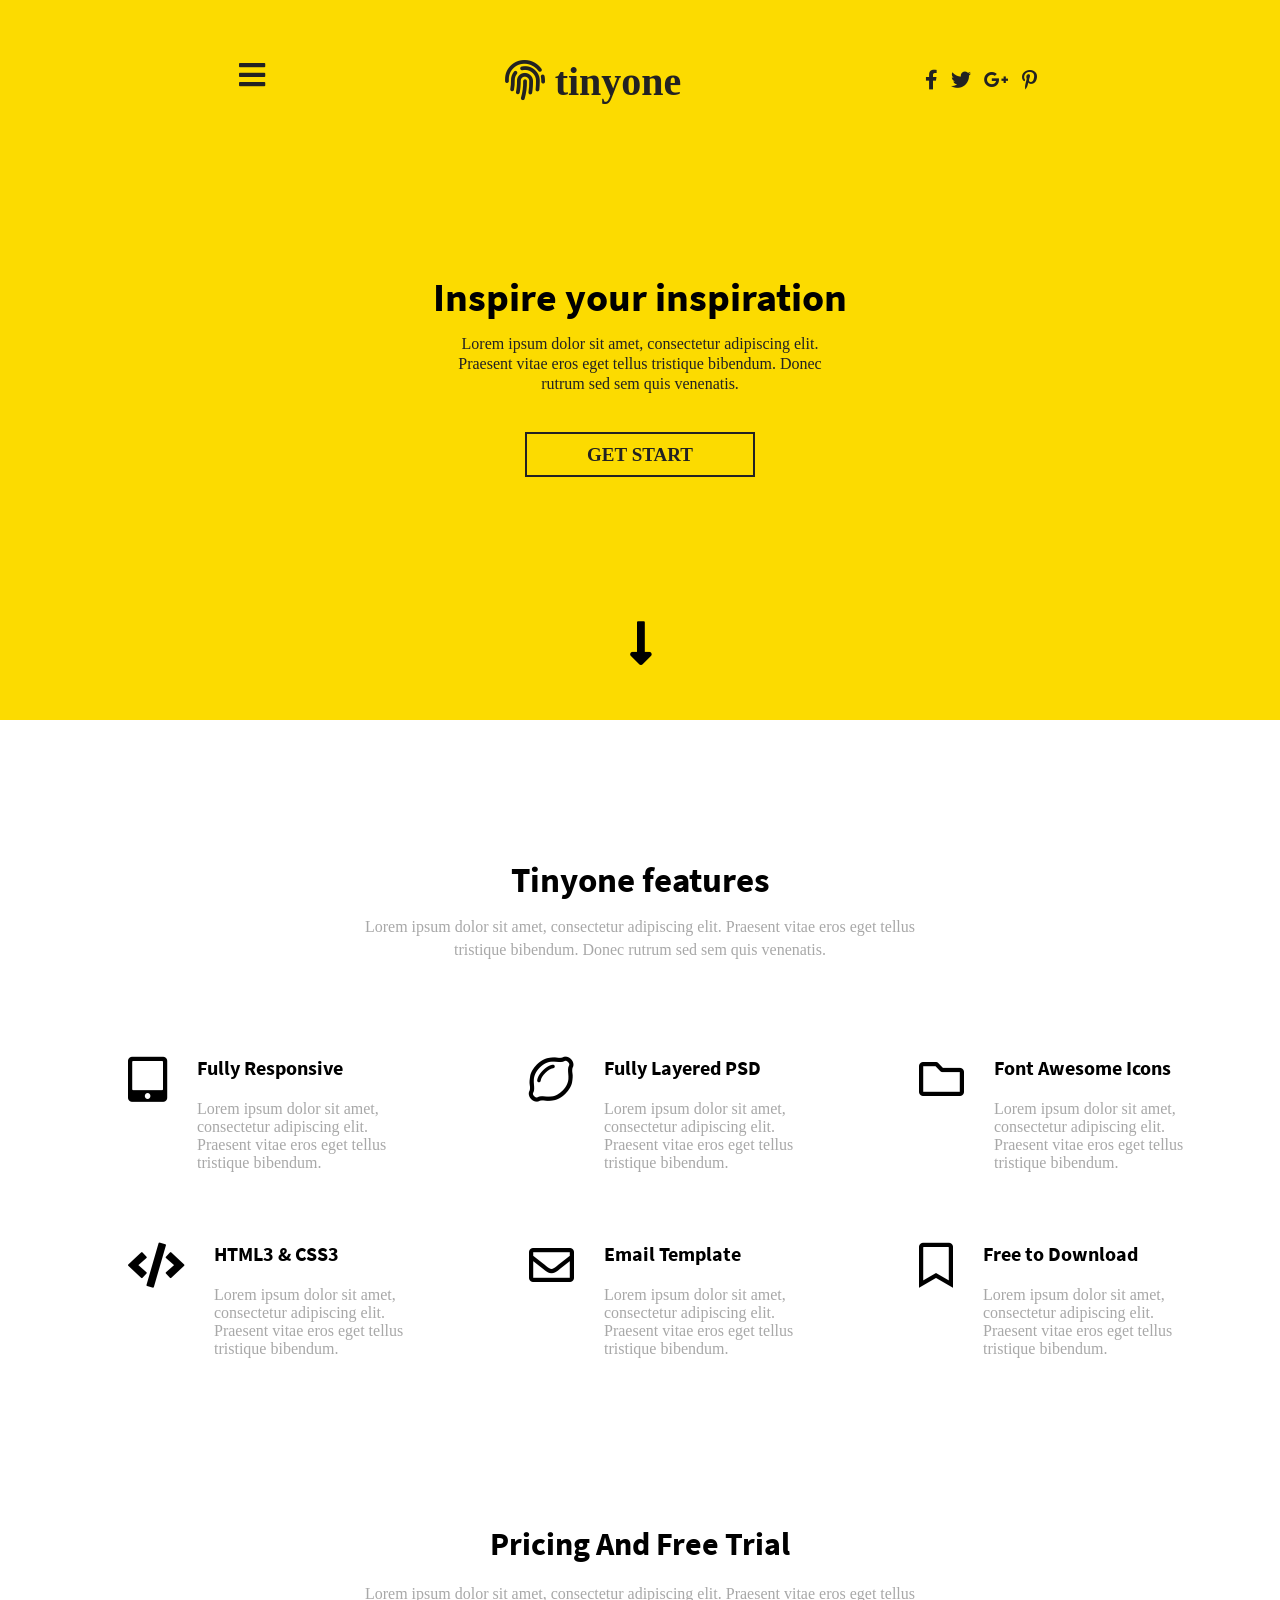
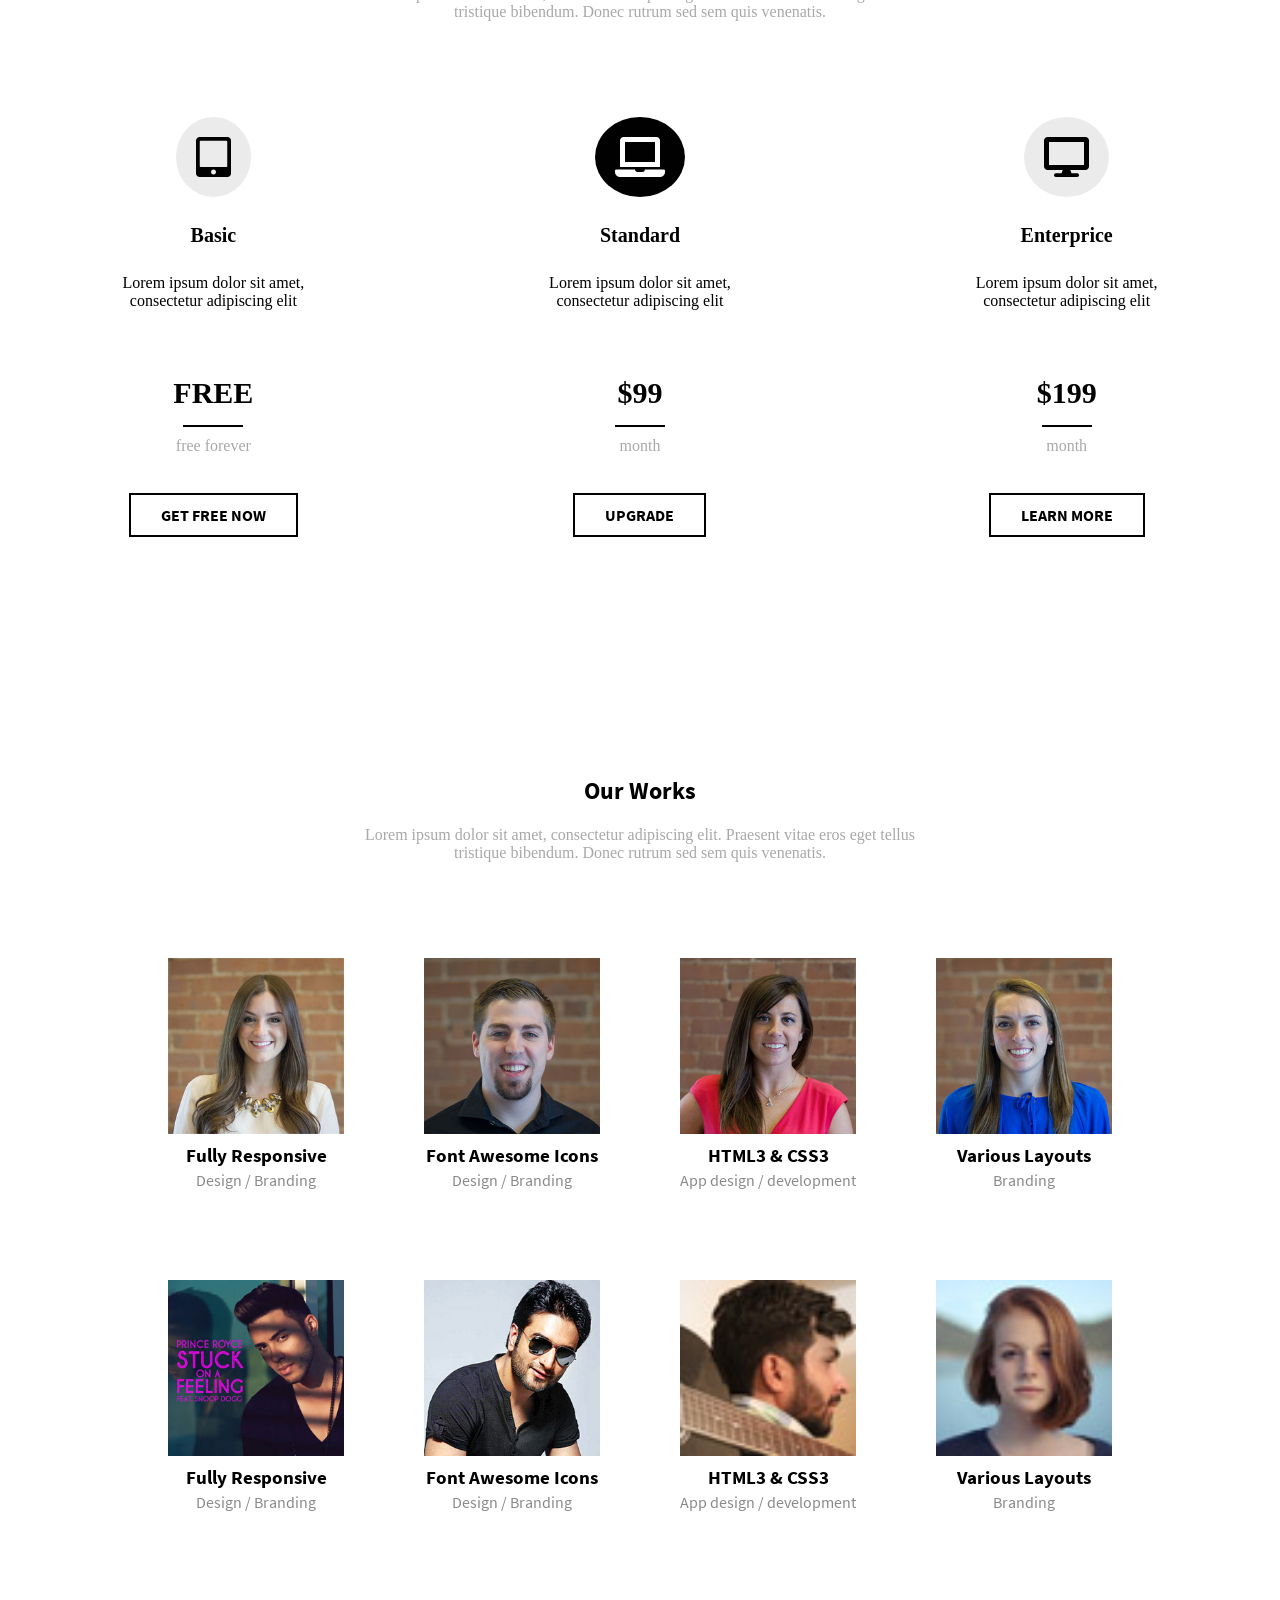
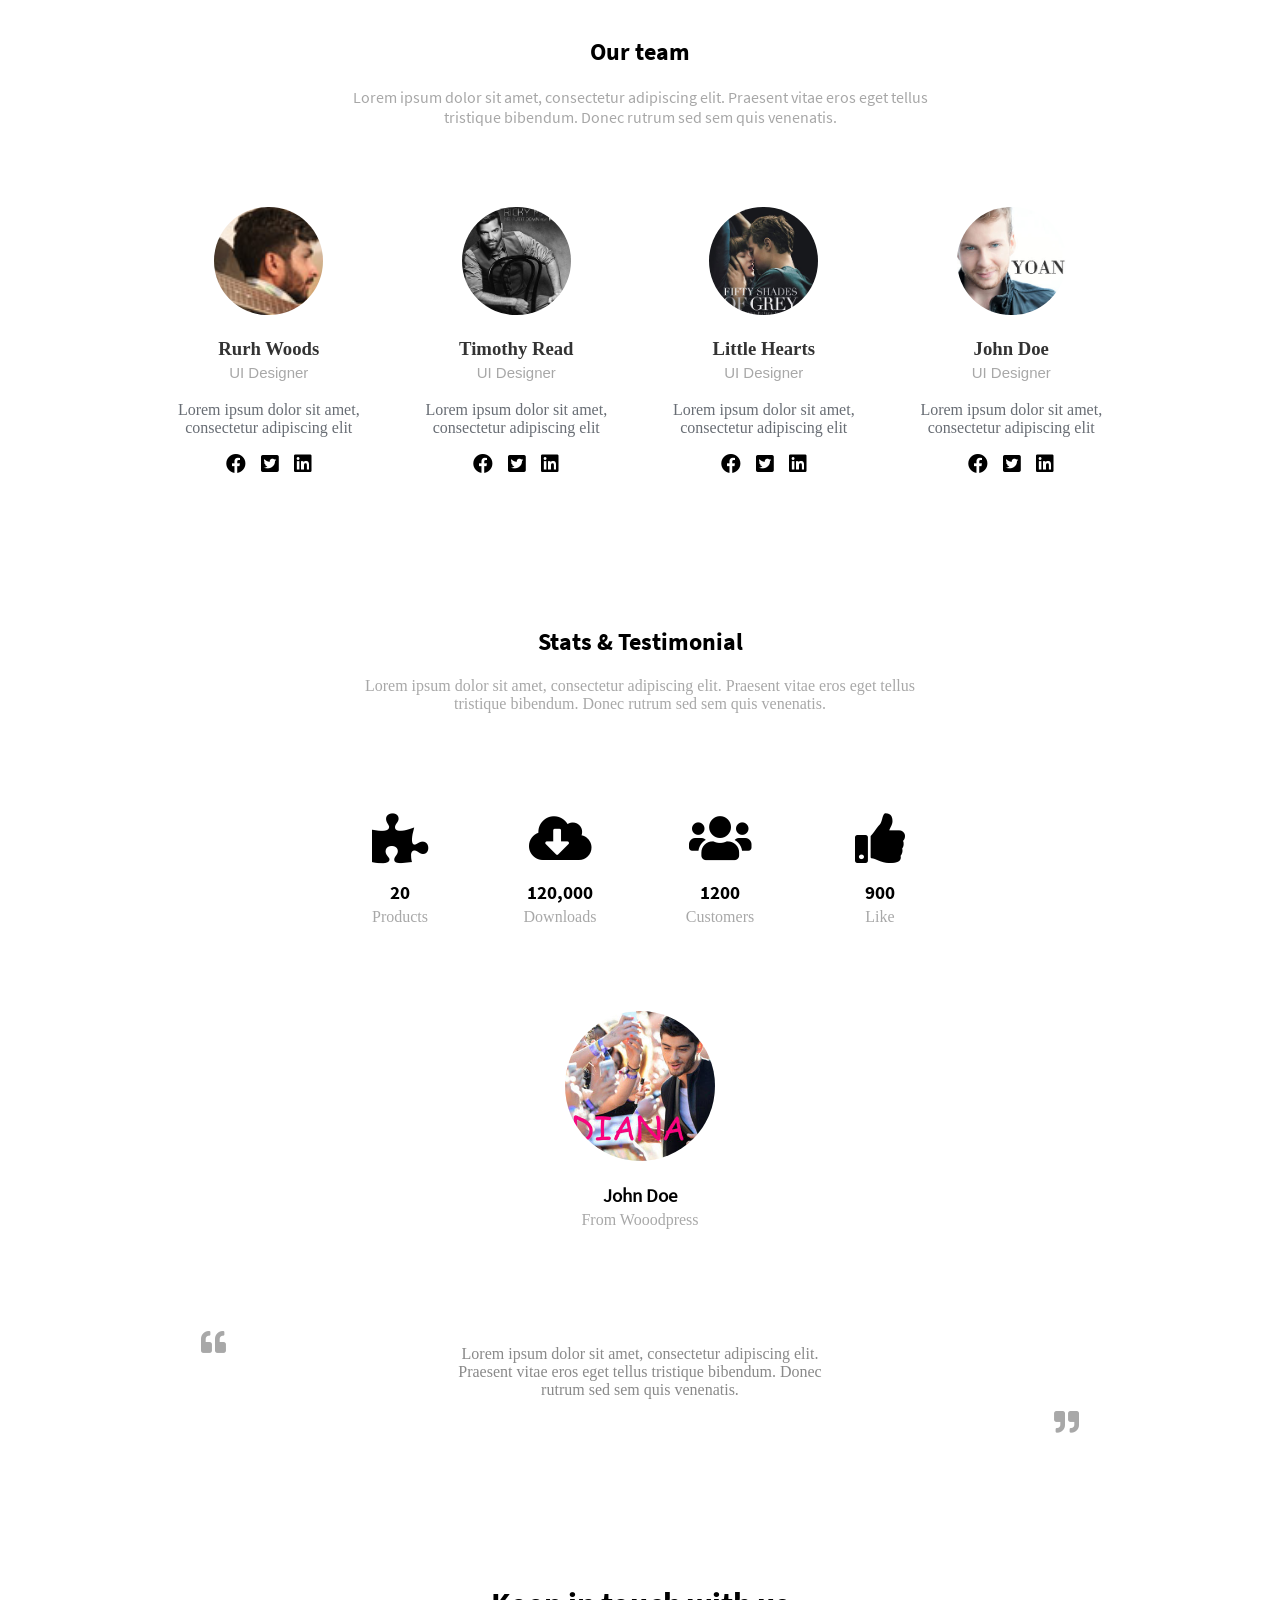
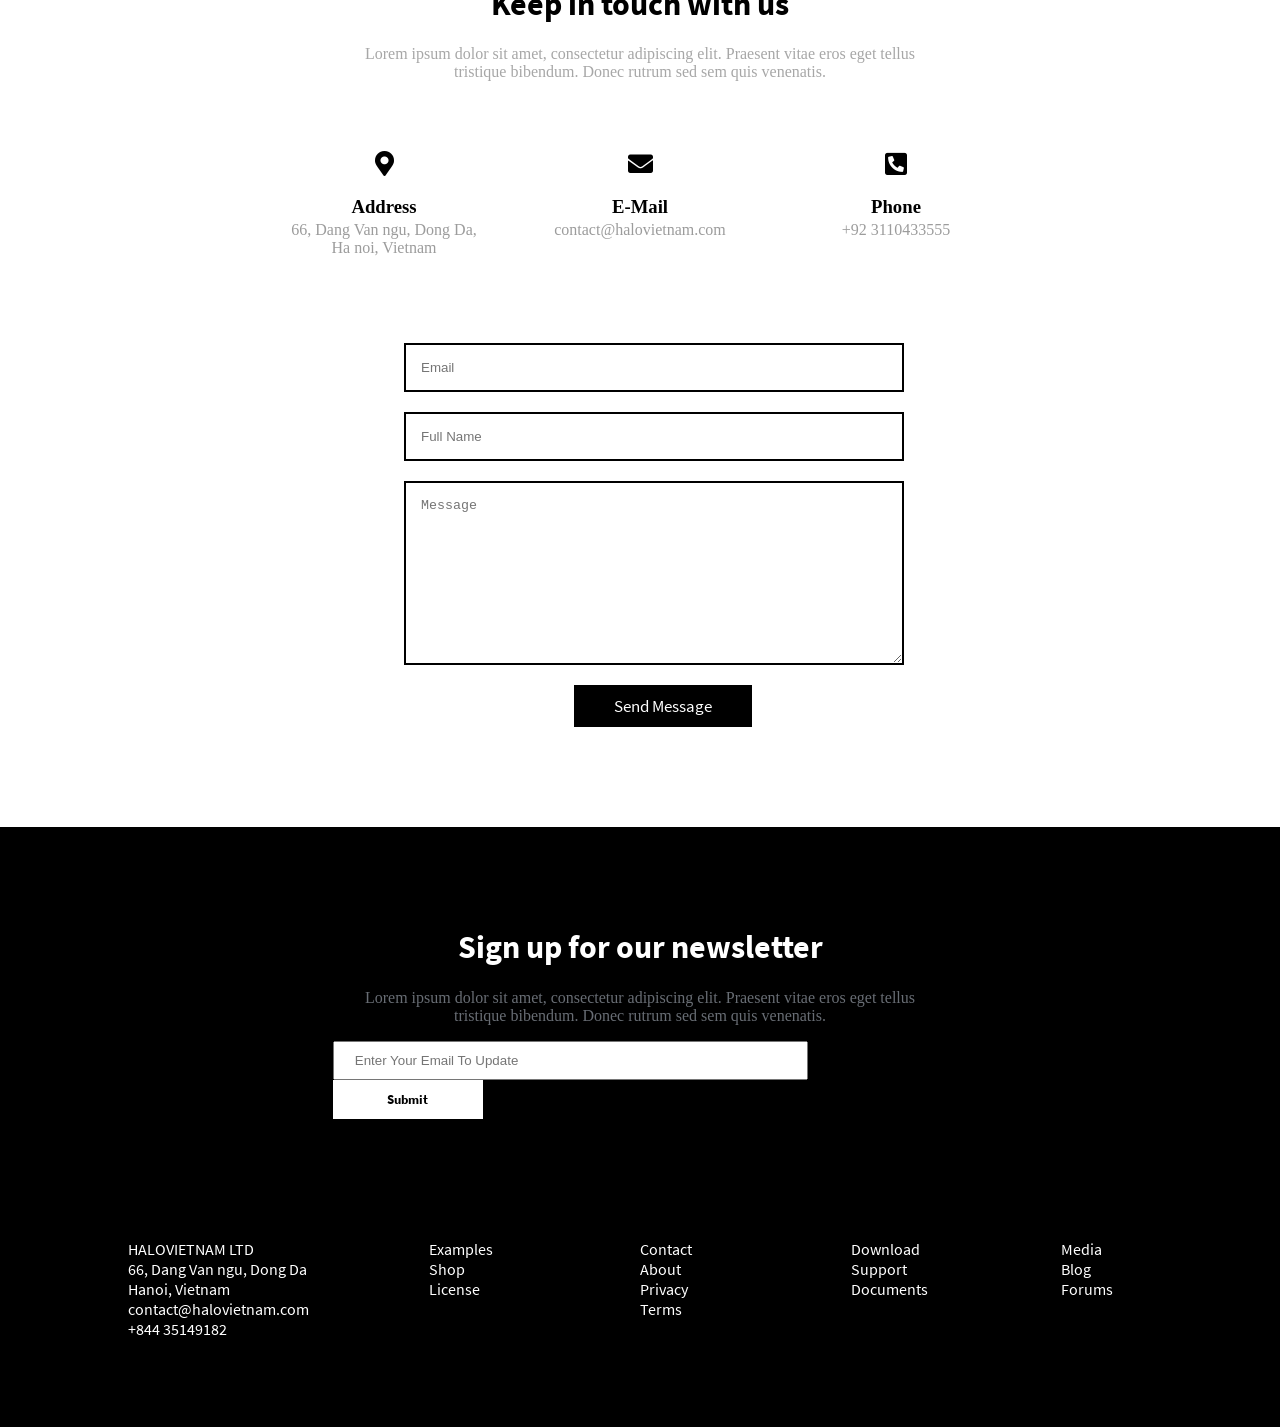
==== index.html @ 136e9177 "Restructure WebTinyOne for GitHub Pages" ====
<!DOCTYPE html>
<html lang="en">

<head>
  <meta charset="UTF-8">
  <meta name="viewport" content="width=device-width, initial-scale=1.0">
  <title> Assignment... </title>
  <link rel="stylesheet" href="./css/style.css">
  <link rel="stylesheet" href="./css/font-Awesome/css/all.css">
  <link rel="shortcut icon" href="./img/lock.png" type="image/x-icon">
</head>

<body>
  <!-- First Area -->
  <div class="main">
    <nav>
      <i class="fas fa-bars"></i>
      <i class="fas fa-fingerprint" id="active"> tinyone </i>
      <div class="icons">
        <a href="#"> <i class="fab fa-facebook-f"></i> </a>
        <a href="#"> <i class="fab fa-twitter"></i> </a>
        <a href="#"> <i class="fab fa-google-plus-g"></i> </a>
        <a href="#"> <i class="fab fa-pinterest-p"></i> </a>
      </div>
    </nav>
    <div class="text">
      <h1> Inspire your inspiration </h1>
      <p> Lorem ipsum dolor sit amet, consectetur adipiscing elit. <br> Praesent vitae eros eget tellus tristique
        bibendum. Donec <br> rutrum sed sem quis venenatis. </p>
    </div>
    <div class="btn">
      <a href="#"> GET START </a>
    </div>
    <div class="arrow">
      <i class="fas fa-long-arrow-alt-down"></i>
    </div>
  </div>
  <!-- Second Area -->
  <div class="features">
    <h3>Tinyone features</h3>
    <p> Lorem ipsum dolor sit amet, consectetur adipiscing elit. Praesent vitae eros eget tellus <br> tristique
      bibendum. Donec rutrum sed sem quis venenatis. </p>
  </div>
  <section class="grid">
    <div class="item">
      <i class="fas fa-tablet-alt"></i>
      <div class="texture">
        <h3> Fully Responsive </h3>
        <p> Lorem ipsum dolor sit amet, <br> consectetur adipiscing elit. <br> Praesent vitae eros eget tellus <br>
          tristique bibendum. </p>
      </div>
    </div>
    <div class="item">
      <i class="far fa-lemon"></i>
      <div class="texture">
        <h3> Fully Layered PSD </h3>
        <p> Lorem ipsum dolor sit amet, <br> consectetur adipiscing elit. <br> Praesent vitae eros eget tellus <br>
          tristique bibendum. </p>
      </div>
    </div>
    <div class="item">
      <i class="far fa-folder"></i>
      <div class="texture">
        <h3> Font Awesome Icons </h3>
        <p> Lorem ipsum dolor sit amet, <br> consectetur adipiscing elit. <br> Praesent vitae eros eget tellus <br>
          tristique bibendum. </p>
      </div>
    </div>
    <div class="item">
      <i class="fas fa-code"></i>
      <div class="texture">
        <h3> HTML3 & CSS3 </h3>
        <p> Lorem ipsum dolor sit amet, <br> consectetur adipiscing elit. <br> Praesent vitae eros eget tellus <br>
          tristique bibendum. </p>
      </div>
    </div>
    <div class="item">
      <i class="far fa-envelope"></i>
      <div class="texture">
        <h3> Email Template </h3>
        <p> Lorem ipsum dolor sit amet, <br> consectetur adipiscing elit. <br> Praesent vitae eros eget tellus <br>
          tristique bibendum. </p>
      </div>
    </div>
    <div class="item">
      <i class="far fa-bookmark"></i>
      <div class="texture">
        <h3> Free to Download </h3>
        <p> Lorem ipsum dolor sit amet, <br> consectetur adipiscing elit. <br> Praesent vitae eros eget tellus <br>
          tristique bibendum. </p>
      </div>
    </div>
  </section>
  <!-- Third Area -->
  <div class="freetrial">
    <h1> Pricing And Free Trial </h1>
    <p> Lorem ipsum dolor sit amet, consectetur adipiscing elit. Praesent vitae eros eget tellus <br> tristique
      bibendum. Donec rutrum sed sem quis venenatis. </p>
    <div class="container">
      <div class="size">
        <i class="fas fa-tablet-alt"></i>
        <h4> Basic </h4>
        <p>Lorem ipsum dolor sit amet, <br>
          consectetur adipiscing elit</p>
      </div>
      <div class="sized">
        <i class="fas fa-laptop"></i>
        <h4> Standard </h4>
        <p>Lorem ipsum dolor sit amet, <br>
          consectetur adipiscing elit</p>
      </div>
      <div class="size">
        <i class="fas fa-desktop"></i>
        <h4> Enterprice </h4>
        <p>Lorem ipsum dolor sit amet, <br>
          consectetur adipiscing elit</p>
      </div>
      <div class="sizes">
        <h5> FREE <hr width="60px" color="black" size="4"> </h5> 
        <p> free forever </p>
        <div class="anker">
          <a href="#">GET FREE NOW</a>
        </div>
      </div>
      <div class="sizes">
        <h5> $99 <hr width="50px" color="black" size="4">  </h5>
        <p> month </p>
        <div class="anker">
          <a href="#">UPGRADE</a>
        </div>
      </div>
      <div class="sizes">
        <h5> $199 <hr width="50px" color="black" size="4">  </h5>
        <p> month </p>
        <div class="anker">
          <a href="#">LEARN MORE</a>
        </div>
      </div>
    </div>
  </div>
  <!-- Fourth Section -->
  <section class="work">
    <h1>Our Works</h1>
    <p> Lorem ipsum dolor sit amet, consectetur adipiscing elit. Praesent vitae eros eget tellus <br> tristique
      bibendum. Donec rutrum sed sem quis venenatis. </p>
    <section class="team">
      <figure>
        <img src="./img/team-1.jpg">
        <figcaption>
        </figcaption>
        <h3>Fully Responsive</h3>
        <p>Design / Branding</p>
        </figure>
      <figure>
        <img src="./img/team-2.jpg">
        <figcaption>
        </figcaption>
        <h3>Font Awesome Icons</h3>
        <p>Design / Branding</p>
        </figure>
      <figure>
        <img src="./img/team-3.jpg">
        <figcaption>
        </figcaption>
        <h3>HTML3 & CSS3 </h3>
        <p>App design / development</p>
        </figure>
      <figure>
        <img src="./img/team-4.jpg">
        <figcaption>
        </figcaption>
        <h3>Various Layouts</h3>
        <p>Branding</p>
        </figure>
      <figure>
        <img src="./img/v4.jpg">
        <figcaption>
        </figcaption>
        <h3>Fully Responsive</h3>
        <p>Design / Branding</p>
        </figure>
      <figure>
        <img src="./img/a6.jpg">
        <figcaption>
        </figcaption>
        <h3>Font Awesome Icons</h3>
        <p>Design / Branding</p>
        </figure>
      <figure>
        <img src="./img/c2.jpg">
        <figcaption>
        </figcaption>
        <h3>HTML3 & CSS3 </h3>
        <p>App design / development</p>
        </figure>
      <figure>
        <img src="./img/c3.jpg">
        <figcaption>
        </figcaption>
        <h3>Various Layouts</h3>
        <p>Branding</p>
        </figure>
    </section>
  </section>
  <!-- Fifth Section -->
  <section class="team_work">
    <h1>Our team</h1>
    <p> Lorem ipsum dolor sit amet, consectetur adipiscing elit. Praesent vitae eros eget tellus <br> tristique
      bibendum. Donec rutrum sed sem quis venenatis. </p>
    <section class="our_team">
      <div class="members">
        <img src="./img/work 1.jpg">
        <h1>Rurh Woods</h1>
        <h4> UI Designer </h4>
        <p>Lorem ipsum dolor sit amet, <br>
          consectetur adipiscing elit</p>
        <div class="ico">
          <a href="#"> <i class=" fab fa-facebook"></i> </a>
          <a href="#"> <i class=" fab fa-twitter-square"></i> </a>
          <a href="#"> <i class=" fab fab fa-linkedin"></i> </a>
        </div>
      </div>
      <div class="members">
        <img src="./img/work 2.jpg">
        <h1>Timothy Read</h1>
        <h4> UI Designer </h4>
        <p>Lorem ipsum dolor sit amet, <br>
          consectetur adipiscing elit</p>
        <div class="ico">
          <a href="#"> <i class=" fab fa-facebook"></i> </a>
          <a href="#"> <i class=" fab fa-twitter-square"></i> </a>
          <a href="#"> <i class=" fab fab fa-linkedin"></i> </a>
        </div>
      </div>
      <div class="members">
        <img src="./img/work 3.jpg">
        <h1>Little Hearts</h1>
        <h4> UI Designer </h4>
        <p>Lorem ipsum dolor sit amet, <br>
          consectetur adipiscing elit</p>
        <div class="ico">
          <a href="#"> <i class=" fab fa-facebook"></i> </a>
          <a href="#"> <i class=" fab fa-twitter-square"></i> </a>
          <a href="#"> <i class=" fab fab fa-linkedin"></i> </a>
        </div>
      </div>
      <div class="members">
        <img src="./img/work 4.jpg">
        <h1>John Doe</h1>
        <h4> UI Designer </h4>
        <p>Lorem ipsum dolor sit amet, <br>
          consectetur adipiscing elit</p>
        <div class="ico">
          <a href="#"> <i class=" fab fa-facebook"></i> </a>
          <a href="#"> <i class=" fab fa-twitter-square"></i> </a>
          <a href="#"> <i class=" fab fab fa-linkedin"></i></a>
        </div>
      </div>
    </section>
  </section>
  <!-- Section Sixth -->
  <section class="stats">
    <h1> Stats & Testimonial </h1>
    <p> Lorem ipsum dolor sit amet, consectetur adipiscing elit. Praesent vitae eros eget tellus <br> tristique
      bibendum. Donec rutrum sed sem quis venenatis. </p>
    <div class="puzzle">
      <div class="clouds">
        <i class="fas fa-puzzle-piece"></i>
        <h3> 20 </h3>
        <p> Products </p>
      </div>
      <div class="clouds">
        <i class="fas fa-cloud-download-alt"></i>
        <h3> 120,000 </h3>
        <p> Downloads </p>
      </div>
      <div class="clouds">
        <i class="fas fa-users"></i>
        <h3> 1200 </h3>
        <p> Customers </p>
      </div>
      <div class="clouds">
        <i class="fas fa-thumbs-up"></i>
        <h3> 900 </h3>
        <p> Like </p>
      </div>
    </div>
  </section>
  <div class="john_doe">
    <img src="./img/john 1.jpg">
    <h3>John Doe</h3>
    <p> From Wooodpress </p>
  </div>
  <div class="paragraph">
    <i class="far fa-quote-left"></i>
    <p> Lorem ipsum dolor sit amet, consectetur adipiscing elit. <br> Praesent vitae eros eget tellus tristique
      bibendum. Donec <br> rutrum sed sem quis venenatis. </p> <i class="far fa-quote-right"></i>
  </div>
  <!-- Seventh Section -->
  <div class="contact">
    <h1> Keep in touch with us </h1>
    <p>
    <p> Lorem ipsum dolor sit amet, consectetur adipiscing elit. Praesent vitae eros eget tellus <br> tristique
      bibendum. Donec rutrum sed sem quis venenatis. </p>
    </p>
  </div>
  <div class="address">
    <div class="mails">
      <i class="fas fa-map-marker-alt"></i>
      <h3>Address</h3>
      <p>66, Dang Van ngu, Dong Da, <br>
        Ha noi, Vietnam</p>
    </div>
    <div class="mails">
      <i class="fas fa-envelope"></i>
      <h3>E-Mail</h3>
      <p>contact@halovietnam.com</p>
    </div>
    <div class="mails">
      <i class="fas fa-phone-square-alt"></i>
      <h3>Phone</h3>
      <p>+92 3110433555</p>
    </div>
  </div>
  <!-- form -->
  <form class="forms">
    <input type="email" placeholder="Email">
    <input type="text" placeholder="Full name">
    <textarea cols="30" rows="10" placeholder="Message"></textarea>
    <input type="button" value="Send Message">
  </form>
  <!-- Last section -->
  <div class="blacky">
    <h1>Sign up for our newsletter</h1>
    <p> Lorem ipsum dolor sit amet, consectetur adipiscing elit. Praesent vitae eros eget tellus <br> tristique
      bibendum. Donec rutrum sed sem quis venenatis. </p>
    <div class="form">
      <input type="email" placeholder="Enter your email to update">
      <input type="submit" value="Submit">
    </div>
    <div class="grids">
      <div class="texts">
        HALOVIETNAM LTD <br>
        66, Dang Van ngu, Dong Da <br>
        Hanoi, Vietnam <br>
        contact@halovietnam.com
        +844 35149182
      </div>
      <div class="texts">
        Examples <br>
        Shop <br>
        License <br>
      </div>
      <div class="texts">
        Contact <br>
        About <br>
        Privacy <br>
        Terms <br>
      </div>
      <div class="texts">
        Download <br>
        Support <br>
        Documents <br>
      </div>
      <div class="texts">
        Media <br>
        Blog <br>
        Forums <br>
      </div>
    </div>
  </div>
</body>

</html>
---- css/style.css ----
body{
    margin: 0;
    padding: 0;
}
*{
    box-sizing: border-box;
}
.main{
    background-color: #fcdb00;
    width: 100%;
    height: 720px;
}
nav{
    display: flex;
    justify-content: space-evenly;
    font-size: 30px;
    padding-top: 60px;
    color: #222222;
}
.icons > a{
        font-size: 20px;
        text-decoration: none;
        color: #222222;
        padding: 4px;
}
#active{
    font-size: 40px !important;
    font-weight: 600;
}
@font-face{
    font-family: bold;
    src: url("./fonts/SourceSansPro-Bold.ttf");
}
@font-face{
    font-family: regular;
    src: url("./fonts/SourceSansPro-Regular.ttf");
}
.text{
    text-align: center;
    padding-top: 10em;
    line-height: 20px;
}
.text > p{
    color: #222222;
    font-weight:regular ;
}
.text > h1{
    font-family: bold;
    font-size: 40px;
    font-weight: 730;
}
.btn{
    text-align: center;
    margin-top: 50px;
}
.btn > a{
    text-decoration: none;
    color: #222222;
    border: 2px solid #222222;
    padding: 10px 60px;
    font-size: 19px;
    font-weight: 800;
}
.arrow{
    text-align: center;
    margin-top: 150px;
    font-size: 50px;
}
.features{
    text-align: center;
    margin-top: 10em;
}
.features > h3{
    font-size: 35px;
    font-weight: bolder;
    font-family: bold;
    line-height: 0px;
}
.features > p{
    color: #a8a8a8;
    line-height: 23px;
}
.grid{
    display: grid;
    grid-template-columns: repeat(3, 1fr);
    grid-gap: 55px;
    width: 80%;
    margin: 0 auto;
    margin-top: 6em;  
}
 .item {
    display: grid;
    grid-template-columns: repeat(3, 1fr);
    grid-gap: 20px 30px;
}
.item > i{
    font-size: 45px;
}
.texture{
    margin-top: -22px;
}
.texture > h3{
    font-size: 20px;
    width: 230px;
    font-family: bold;
}
.texture > p{
    color: #a8a8a8;
}
.freetrial{
    margin-top: 150px;
    text-align: center;
}
.freetrial > h1{
    font-family: bold;
}
.freetrial > p{
    color: #a8a8a8;
}
.container {
    margin-top: 6em;
    display: grid;
    grid-template-columns: repeat(3, 1fr);
}
.size > i{
    border-radius: 50%;
    padding: 20px;
    background-color: #ebebeb;
    font-size: 40px;
}
.sized > i{
    border-radius: 50%;
    padding: 20px;
    background-color: #010101;
    color: #ffffff;
    font-size: 40px;
}
.size > h4{
    font-size: 20px;
    font-weight: 750;
}
.sized > h4{
    font-size: 20px;
    font-weight: 750;
}
.sizes > h5{
    font-size: 30px;
}
.sizes > p{
    color: #a8a8a8;
    margin-top: -40px;
}
.anker{
    margin-top: 50px;
}
.anker > a{
    text-decoration: none;
    border: 2px solid #010101;
    color: #010101;
    font-family: bold;
    padding: 10px 30px;
}
.work{
    text-align: center;
    margin-top: 250px;
}
.work > h1{
    font-family: bold;
}
.work > p{
    color: #a8a8a8;
}
.team{
    display: grid;
    grid-template-columns: repeat(4, 1fr);
    width: 80%;
    margin: 0 auto;
    grid-gap: 100px 0 ;
    margin-top: 80px;
}
figure > img{
    width: 100%;
}
figcaption{
    position: absolute;
    top: 0;
    bottom: 0;
    right: 0;
    left: 0;
    background-color:#e845459f;
    display: flex;
    flex-direction: column;
    opacity: 0;
    transition: all 0.5s ease-in-out;
}
figure:hover figcaption{
    opacity: 1;
}
figure{
    position: relative;
    transition: all 0.5s ease-in-out;
    height: 190px;
}
figure > h3{
    font-family: bold;
    margin-top: 6px;
}
figure > p{
    color: #898989;
    margin-top: -15px;
    font-family: regular;
}
.member > h1{
            font-family: bold;
}
.member > h4{
    color: #a8a8a8
}
.team_work{
    text-align: center;
    margin-top: 150px;
}
.team_work > h1{
    font-family: bold;
}
.team_work > p{
    color: #a7a7a7;
    font-family: regular;
}
.ico > a{
    color: black;
    font-size: 20px;
    padding: 5px;
    text-decoration: none;
}
.our_team{
    display: grid;
    grid-template-columns: repeat(4, 1fr);
    width: 75%;
    margin: 0 auto;
    grid-column-gap:30px ;
    margin-top: 80px;
}
.members > img{
    width: 50%;
    border-radius: 50%;
}
.members > h4{
    color: #a8a8a8;
    margin-top: -1em;
    font-family: Arial, Helvetica, sans-serif;
    font-size: 15px;
    font-weight: 400;
}
.members > h1{
    color: #333;
}
.members > p{
    color: #686d74;
}
.stats{
    margin-top: 150px;
    text-align: center;
}
.stats > h1{
    font-family: bold;
}
.stats > p{
    color: #a8a8a8;
}
.puzzle {
    display: grid;
    grid-template-columns: repeat(4, 1fr);
    width: 50%;
    margin: 100px auto;
}
.clouds > i{
    font-size: 50px;
}
.clouds > h3{
    font-family: bold;
}
.clouds > p{
    color: #a8a8a8;
    margin: -15px;
}
.john_doe{
    width: 12%;
    margin: 0 auto;
    text-align: center;
}
.john_doe > img{
    border-radius: 50%;
    width: 150px;
}
.john_doe > h3{
    font-family: regular;
}
.john_doe > p{
    color: #a8a8a8;
    margin-top: -15px;
}
.paragraph{
    text-align: center;
    margin-top: 100px;
    color: #898989;
    display: grid;
    grid-template-columns: repeat(3, 1fr);
}
.paragraph > i{
    color: #a8a8a8;
    font-size: 25px;
    font-weight: bolder;
}
.paragraph :nth-child(3){
    margin-top: 80px;
}
.contact{
    text-align: center;
    margin-top: 150px;
}
.contact > h1{
    font-family: bold;
}
.contact > p{
    color: #a7a7a7;
}
.address{
    display: grid;
    grid-template-columns: repeat(3, 1fr);
    width: 60%;
    margin: 70px auto;
    text-align: center;
}
.mails > i{
    font-size: 25px;
}
.mails > p{
    margin-top: -15px;
    color: #9c9c9c;
}
form{
    width: 40%;
    margin: 0 auto;
}
form [type="email"],
    [type="text"],
    textarea
{
    display: block;
    text-transform: capitalize;
    border: none;
    border: 2px solid black;
    padding: 15px;
    margin: 20px;
    width: 500px;
}
form [type="button"]{
    background-color: black;
    color: #ffffff;
    border: none;
    font-size: 17px;
    padding: 10px 40px;
    text-decoration: none;
    margin-left: 190px;
    display: block;
    text-align: center;
    font-family: regular;
}
.blacky{
    margin-top: 100px;
    background-color: black;
    width: 100%;
    height: 600px;
}
.blacky > h1{
    font-family: bold;
    text-align: center;
    color: #ffffff;
    padding-top: 100px;
}
.blacky > p{
    color: #686d74;
    text-align: center;
}
.form{
    margin: 0 auto;
    width: 48%;
}
.form [type="email"],[type="submit"]{
    width: 475px;
    padding: 10px 20px;
    text-transform: capitalize;
}
.form [type="submit"]{
    width: 150px;
    padding: 11px 20px;
    font-family: bold;
    font-size: 13px;
    background-color: #ffffff;
    border: none;
}
.texts{
    color: #ffffff;
    font-family: regular;
}
.grids{
    display: grid;
    grid-template-columns: repeat(5, 1fr);
    width: 80%;
    margin: 120px auto;
    grid-column-gap: 120px;
}
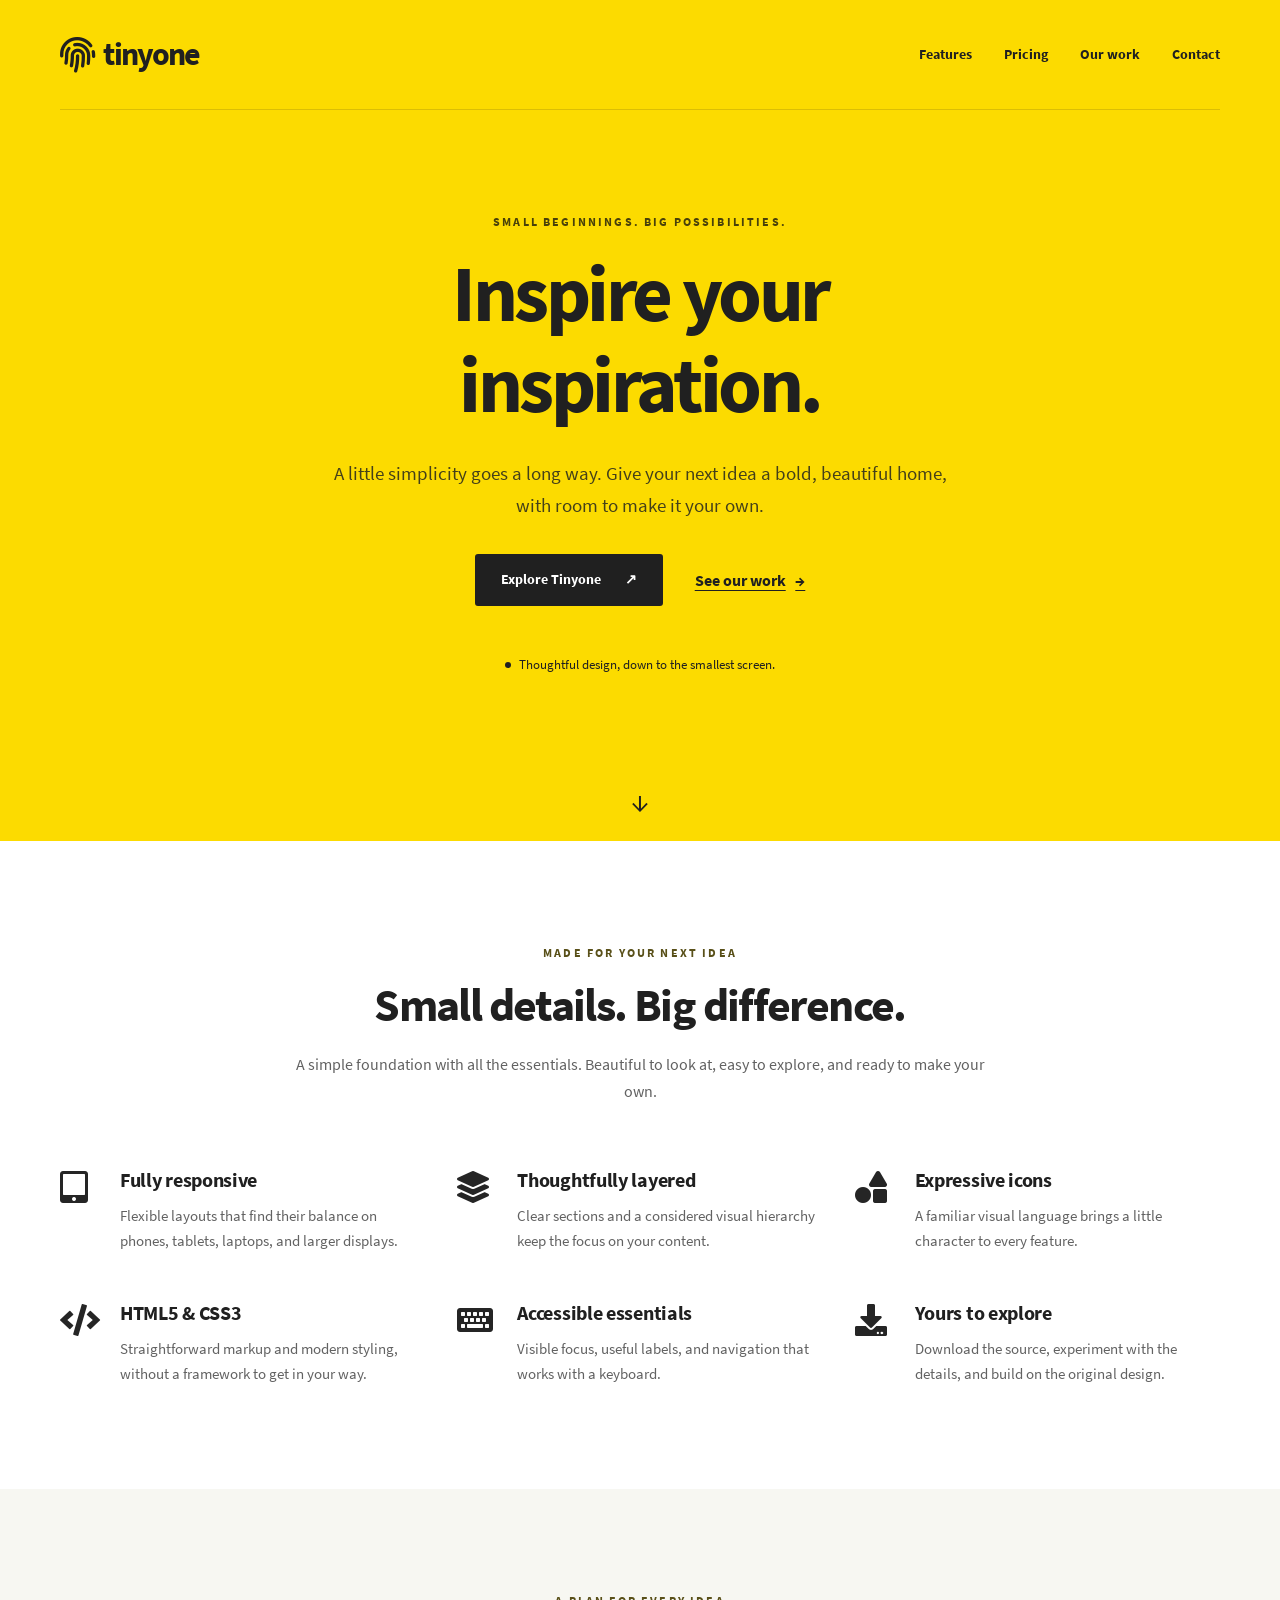
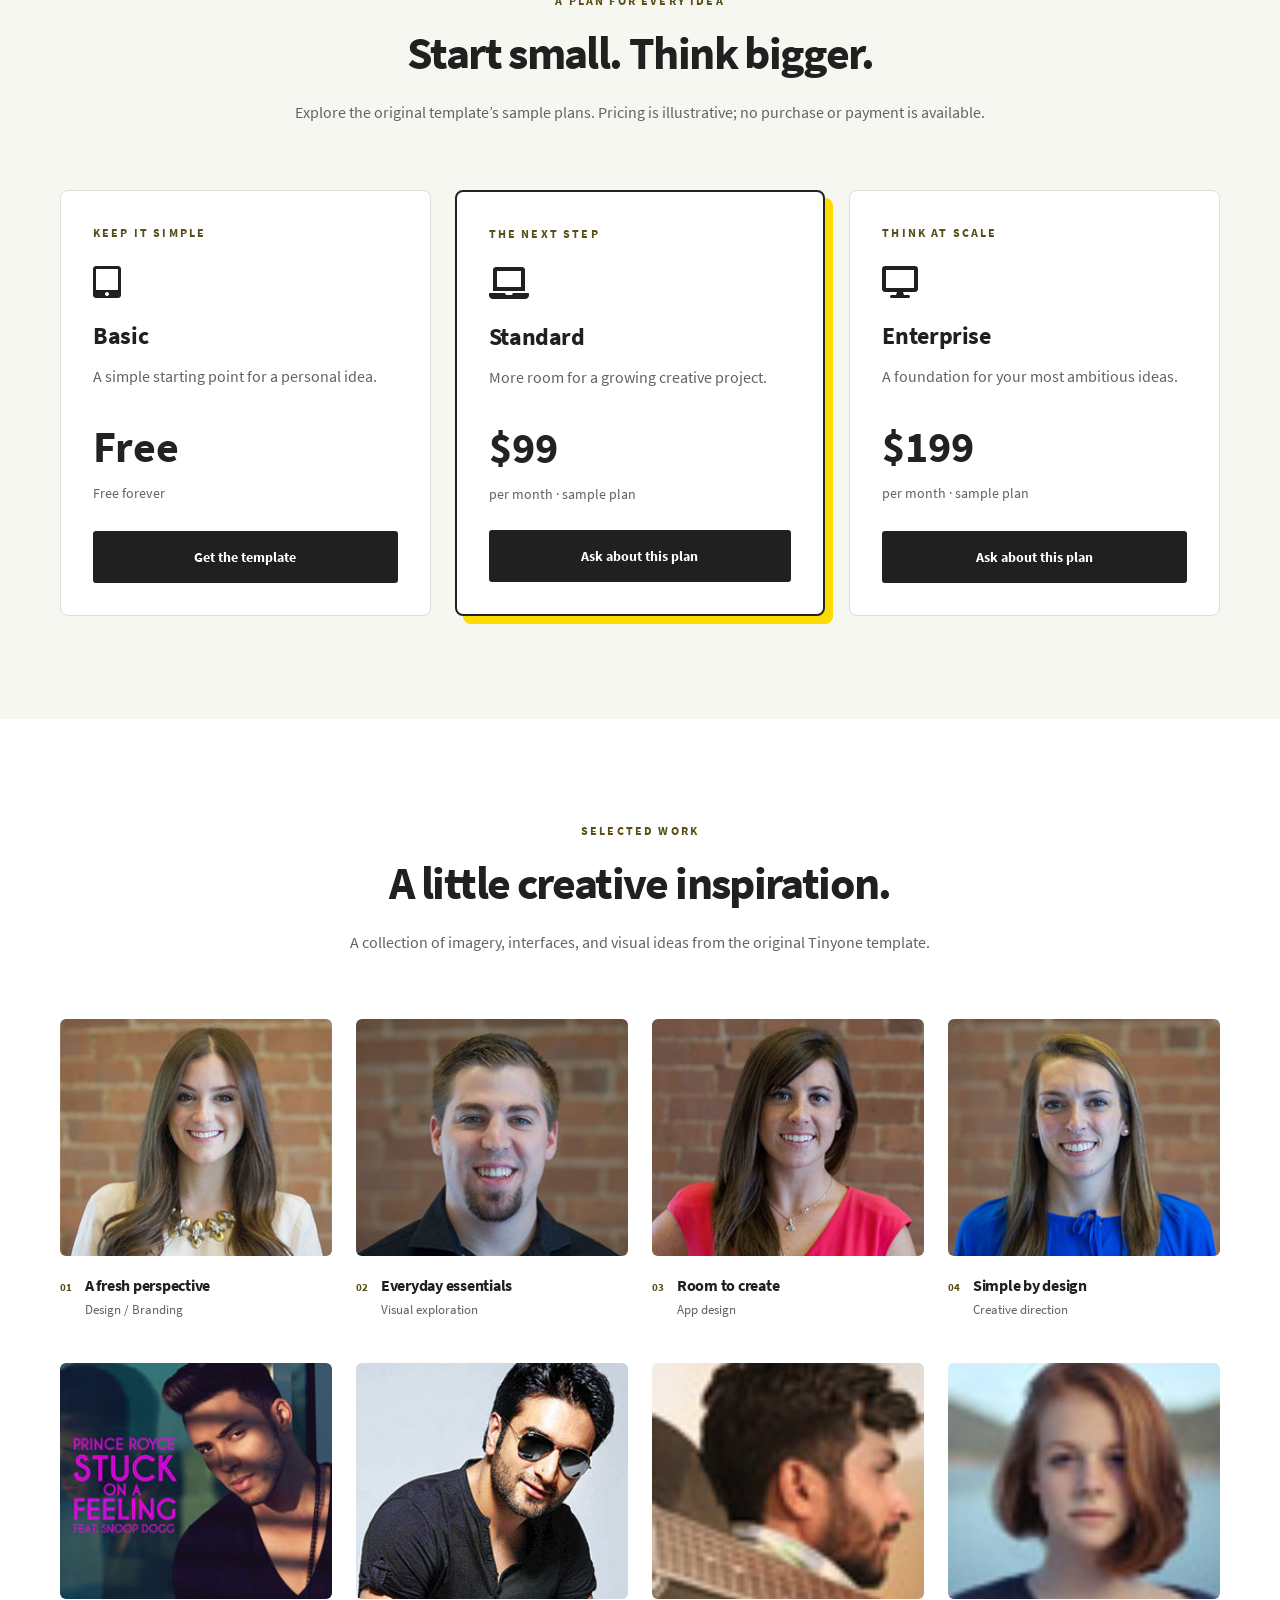
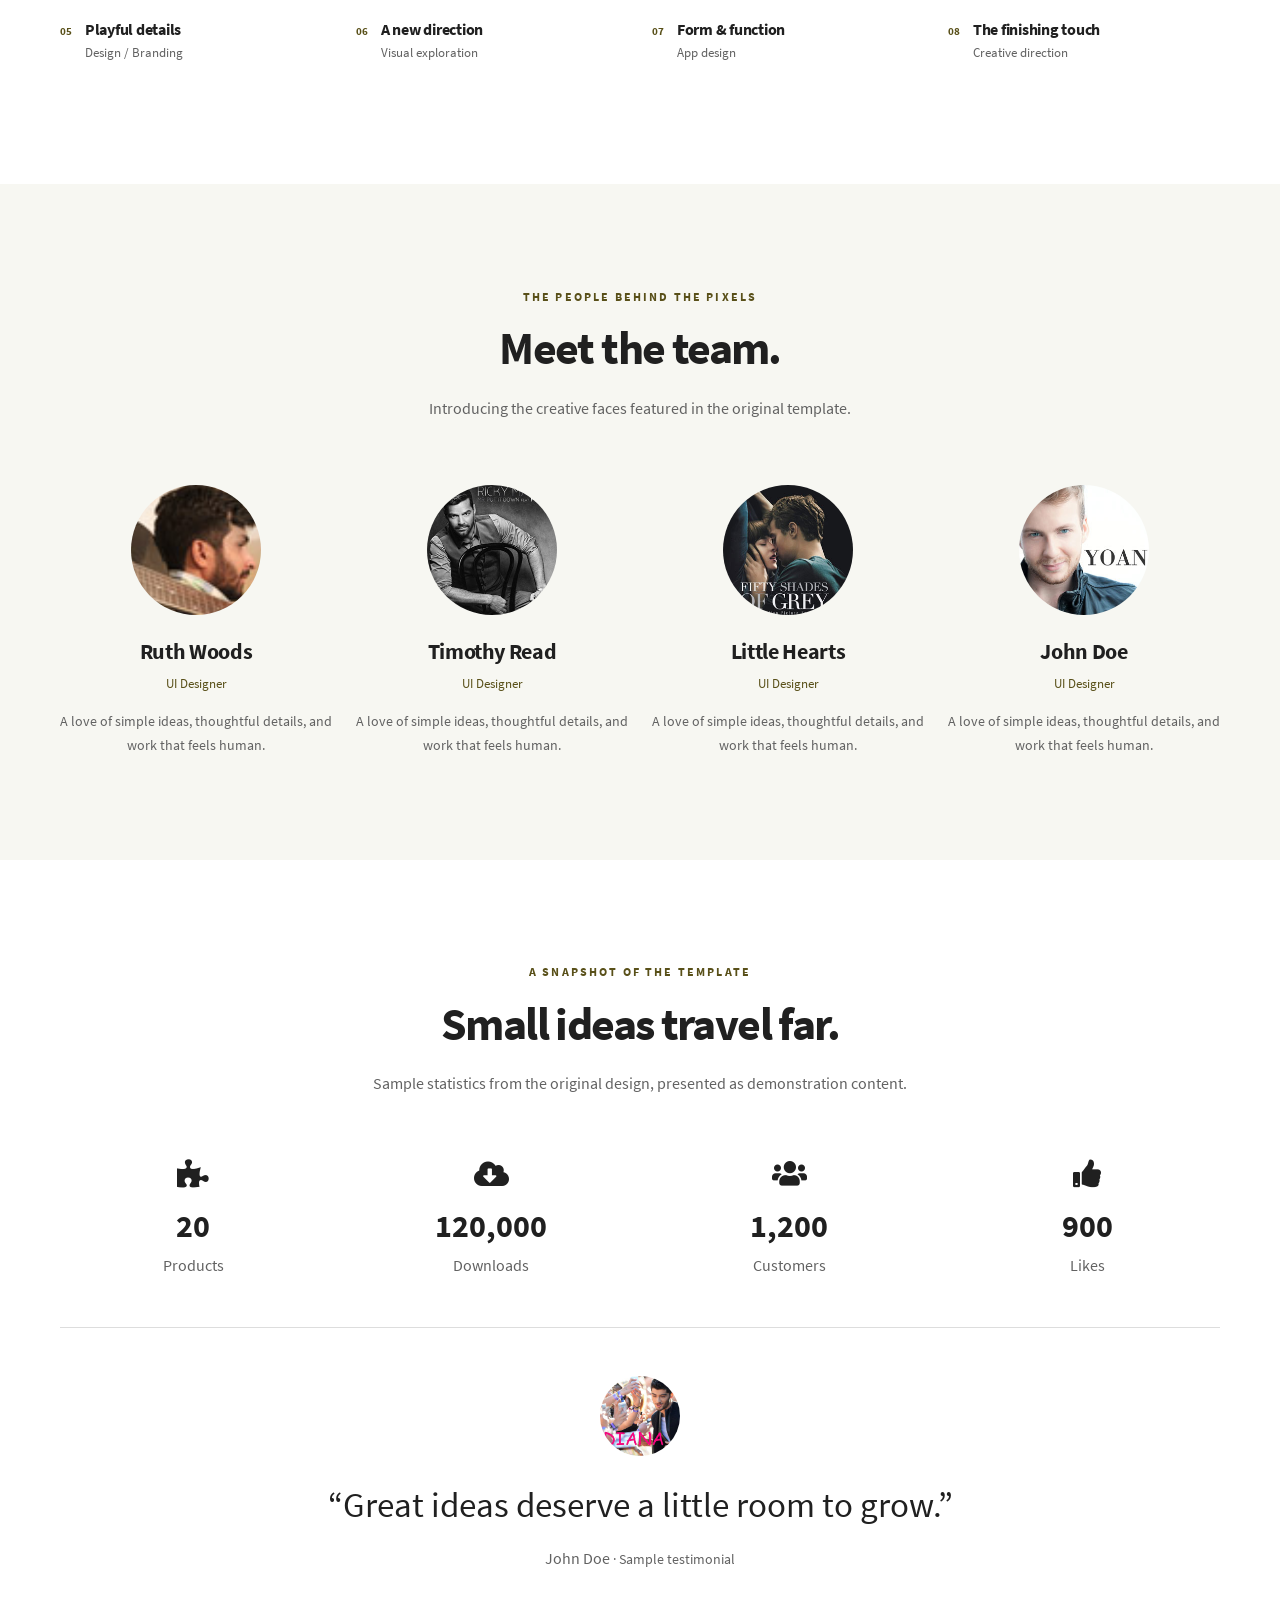
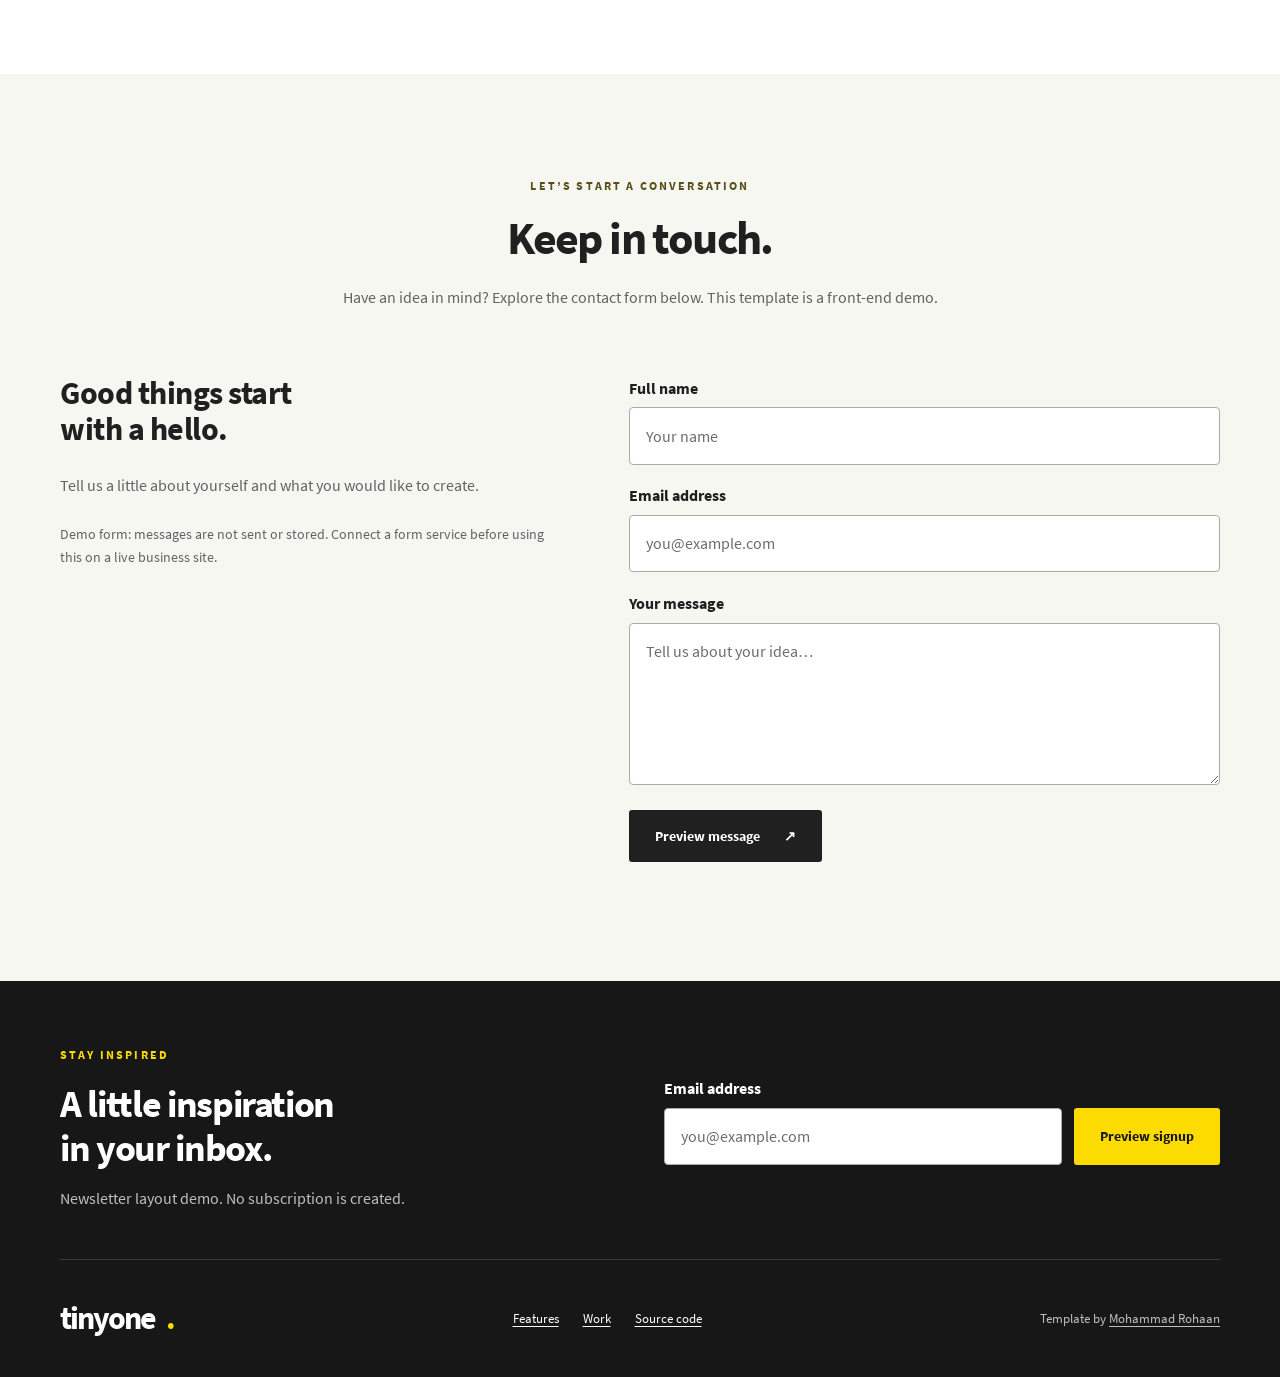
==== commit a142fff9: "Enhance Tinyone with responsive layouts and accessible navigation" ====
--- a/index.html
+++ b/index.html
@@ -1,374 +1,578 @@
-<!DOCTYPE html>
+<!doctype html>
 <html lang="en">
-
-<head>
-  <meta charset="UTF-8">
-  <meta name="viewport" content="width=device-width, initial-scale=1.0">
-  <title> Assignment... </title>
-  <link rel="stylesheet" href="./css/style.css">
-  <link rel="stylesheet" href="./css/font-Awesome/css/all.css">
-  <link rel="shortcut icon" href="./img/lock.png" type="image/x-icon">
-</head>
-
-<body>
-  <!-- First Area -->
-  <div class="main">
-    <nav>
-      <i class="fas fa-bars"></i>
-      <i class="fas fa-fingerprint" id="active"> tinyone </i>
-      <div class="icons">
-        <a href="#"> <i class="fab fa-facebook-f"></i> </a>
-        <a href="#"> <i class="fab fa-twitter"></i> </a>
-        <a href="#"> <i class="fab fa-google-plus-g"></i> </a>
-        <a href="#"> <i class="fab fa-pinterest-p"></i> </a>
+  <head>
+    <meta charset="UTF-8" />
+    <meta name="viewport" content="width=device-width, initial-scale=1" />
+    <meta
+      name="description"
+      content="A bright, thoughtful one-page template for your next idea. Explore features, sample work, and flexible layouts."
+    />
+    <meta name="theme-color" content="#fcdb00" />
+    <title>Tinyone — Inspire your inspiration</title>
+    <link rel="icon" href="img/lock.png" />
+    <link rel="stylesheet" href="css/style.css" />
+    <link rel="stylesheet" href="css/font-Awesome/css/all.css" />
+    <script src="script.js" defer></script>
+  </head>
+  <body>
+    <a class="skip-link" href="#main">Skip to content</a>
+    <div class="hero" id="home">
+      <header class="site-header wrap">
+        <a class="brand" href="#home" aria-label="Home"
+          ><i class="fas fa-fingerprint" aria-hidden="true"></i
+          ><span>tinyone</span></a
+        >
+        <button
+          class="menu-toggle"
+          type="button"
+          aria-expanded="false"
+          aria-controls="navigation"
+        >
+          <i class="fas fa-bars" aria-hidden="true"></i><span>Menu</span>
+        </button>
+        <nav id="navigation" aria-label="Main navigation">
+          <a href="#features">Features</a><a href="#pricing">Pricing</a
+          ><a href="#work">Our work</a><a href="#contact">Contact</a>
+        </nav>
+      </header>
+      <div class="hero-content wrap">
+        <p class="eyebrow">Small beginnings. Big possibilities.</p>
+        <h1>
+          Inspire your<br />
+          inspiration.
+        </h1>
+        <p>
+          A little simplicity goes a long way. Give your next idea a bold,
+          beautiful home, with room to make it your own.
+        </p>
+        <div class="actions">
+          <a class="button" href="#features"
+            >Explore Tinyone <span aria-hidden="true">↗︎</span></a
+          ><a class="text-link" href="#work"
+            >See our work <span aria-hidden="true">→</span></a
+          >
+        </div>
+        <div class="hero-note">
+          <span></span> Thoughtful design, down to the smallest screen.
+        </div>
       </div>
-    </nav>
-    <div class="text">
-      <h1> Inspire your inspiration </h1>
-      <p> Lorem ipsum dolor sit amet, consectetur adipiscing elit. <br> Praesent vitae eros eget tellus tristique
-        bibendum. Donec <br> rutrum sed sem quis venenatis. </p>
+      <a class="scroll-cue" href="#features" aria-label="Explore features">↓</a>
     </div>
-    <div class="btn">
-      <a href="#"> GET START </a>
-    </div>
-    <div class="arrow">
-      <i class="fas fa-long-arrow-alt-down"></i>
-    </div>
-  </div>
-  <!-- Second Area -->
-  <div class="features">
-    <h3>Tinyone features</h3>
-    <p> Lorem ipsum dolor sit amet, consectetur adipiscing elit. Praesent vitae eros eget tellus <br> tristique
-      bibendum. Donec rutrum sed sem quis venenatis. </p>
-  </div>
-  <section class="grid">
-    <div class="item">
-      <i class="fas fa-tablet-alt"></i>
-      <div class="texture">
-        <h3> Fully Responsive </h3>
-        <p> Lorem ipsum dolor sit amet, <br> consectetur adipiscing elit. <br> Praesent vitae eros eget tellus <br>
-          tristique bibendum. </p>
+    <main id="main" tabindex="-1">
+      <section class="section wrap" id="features">
+        <div class="section-heading">
+          <p class="eyebrow">Made for your next idea</p>
+          <h2>Small details. Big difference.</h2>
+          <p>
+            A simple foundation with all the essentials. Beautiful to look at,
+            easy to explore, and ready to make your own.
+          </p>
+        </div>
+        <div class="features-grid">
+          <article class="feature">
+            <i class="fas fa-tablet-alt" aria-hidden="true"></i>
+            <div>
+              <h3>Fully responsive</h3>
+              <p>
+                Flexible layouts that find their balance on phones, tablets,
+                laptops, and larger displays.
+              </p>
+            </div>
+          </article>
+          <article class="feature">
+            <i class="fas fa-layer-group" aria-hidden="true"></i>
+            <div>
+              <h3>Thoughtfully layered</h3>
+              <p>
+                Clear sections and a considered visual hierarchy keep the focus
+                on your content.
+              </p>
+            </div>
+          </article>
+          <article class="feature">
+            <i class="fas fa-shapes" aria-hidden="true"></i>
+            <div>
+              <h3>Expressive icons</h3>
+              <p>
+                A familiar visual language brings a little character to every
+                feature.
+              </p>
+            </div>
+          </article>
+          <article class="feature">
+            <i class="fas fa-code" aria-hidden="true"></i>
+            <div>
+              <h3>HTML5 & CSS3</h3>
+              <p>
+                Straightforward markup and modern styling, without a framework
+                to get in your way.
+              </p>
+            </div>
+          </article>
+          <article class="feature">
+            <i class="fas fa-keyboard" aria-hidden="true"></i>
+            <div>
+              <h3>Accessible essentials</h3>
+              <p>
+                Visible focus, useful labels, and navigation that works with a
+                keyboard.
+              </p>
+            </div>
+          </article>
+          <article class="feature">
+            <i class="fas fa-download" aria-hidden="true"></i>
+            <div>
+              <h3>Yours to explore</h3>
+              <p>
+                Download the source, experiment with the details, and build on
+                the original design.
+              </p>
+            </div>
+          </article>
+        </div>
+      </section>
+      <section class="section soft" id="pricing">
+        <div class="wrap">
+          <div class="section-heading">
+            <p class="eyebrow">A plan for every idea</p>
+            <h2>Start small. Think bigger.</h2>
+            <p>
+              Explore the original template’s sample plans. Pricing is
+              illustrative; no purchase or payment is available.
+            </p>
+          </div>
+          <div class="pricing-grid">
+            <article class="price-card">
+              <p class="eyebrow">Keep it simple</p>
+              <i class="fas fa-tablet-alt" aria-hidden="true"></i>
+              <h3>Basic</h3>
+              <p>A simple starting point for a personal idea.</p>
+              <p class="price">Free</p>
+              <p class="period">Free forever</p>
+              <a
+                class="button"
+                href="https://github.com/rohaan2802/WebTinyOne/archive/refs/heads/main.zip"
+                >Get the template</a
+              >
+            </article>
+            <article class="price-card featured">
+              <p class="eyebrow">The next step</p>
+              <i class="fas fa-laptop" aria-hidden="true"></i>
+              <h3>Standard</h3>
+              <p>More room for a growing creative project.</p>
+              <p class="price">$99</p>
+              <p class="period">per month · sample plan</p>
+              <a class="button" href="#contact">Ask about this plan</a>
+            </article>
+            <article class="price-card">
+              <p class="eyebrow">Think at scale</p>
+              <i class="fas fa-desktop" aria-hidden="true"></i>
+              <h3>Enterprise</h3>
+              <p>A foundation for your most ambitious ideas.</p>
+              <p class="price">$199</p>
+              <p class="period">per month · sample plan</p>
+              <a class="button" href="#contact">Ask about this plan</a>
+            </article>
+          </div>
+        </div>
+      </section>
+      <section class="section wrap" id="work">
+        <div class="section-heading">
+          <p class="eyebrow">Selected work</p>
+          <h2>A little creative inspiration.</h2>
+          <p>
+            A collection of imagery, interfaces, and visual ideas from the
+            original Tinyone template.
+          </p>
+        </div>
+        <div class="work-grid">
+          <figure class="work-card">
+            <img
+              src="img/team-1.jpg"
+              alt="Creative portfolio sample 1"
+              width="270"
+              height="270"
+              loading="lazy"
+              decoding="async"
+              class=""
+            />
+            <figcaption>
+              <span class="project-number">01</span>
+              <div>
+                <h3>A fresh perspective</h3>
+                <p>Design / Branding</p>
+              </div>
+            </figcaption>
+          </figure>
+          <figure class="work-card">
+            <img
+              src="img/team-2.jpg"
+              alt="Creative portfolio sample 2"
+              width="270"
+              height="270"
+              loading="lazy"
+              decoding="async"
+              class=""
+            />
+            <figcaption>
+              <span class="project-number">02</span>
+              <div>
+                <h3>Everyday essentials</h3>
+                <p>Visual exploration</p>
+              </div>
+            </figcaption>
+          </figure>
+          <figure class="work-card">
+            <img
+              src="img/team-3.jpg"
+              alt="Creative portfolio sample 3"
+              width="270"
+              height="270"
+              loading="lazy"
+              decoding="async"
+              class=""
+            />
+            <figcaption>
+              <span class="project-number">03</span>
+              <div>
+                <h3>Room to create</h3>
+                <p>App design</p>
+              </div>
+            </figcaption>
+          </figure>
+          <figure class="work-card">
+            <img
+              src="img/team-4.jpg"
+              alt="Creative portfolio sample 4"
+              width="270"
+              height="270"
+              loading="lazy"
+              decoding="async"
+              class=""
+            />
+            <figcaption>
+              <span class="project-number">04</span>
+              <div>
+                <h3>Simple by design</h3>
+                <p>Creative direction</p>
+              </div>
+            </figcaption>
+          </figure>
+          <figure class="work-card">
+            <img
+              src="img/v4.jpg"
+              alt="Creative portfolio sample 5"
+              width="257"
+              height="257"
+              loading="lazy"
+              decoding="async"
+              class=""
+            />
+            <figcaption>
+              <span class="project-number">05</span>
+              <div>
+                <h3>Playful details</h3>
+                <p>Design / Branding</p>
+              </div>
+            </figcaption>
+          </figure>
+          <figure class="work-card">
+            <img
+              src="img/a6.jpg"
+              alt="Creative portfolio sample 6"
+              width="257"
+              height="257"
+              loading="lazy"
+              decoding="async"
+              class=""
+            />
+            <figcaption>
+              <span class="project-number">06</span>
+              <div>
+                <h3>A new direction</h3>
+                <p>Visual exploration</p>
+              </div>
+            </figcaption>
+          </figure>
+          <figure class="work-card">
+            <img
+              src="img/c2.jpg"
+              alt="Creative portfolio sample 7"
+              width="68"
+              height="68"
+              loading="lazy"
+              decoding="async"
+              class=""
+            />
+            <figcaption>
+              <span class="project-number">07</span>
+              <div>
+                <h3>Form & function</h3>
+                <p>App design</p>
+              </div>
+            </figcaption>
+          </figure>
+          <figure class="work-card">
+            <img
+              src="img/c3.jpg"
+              alt="Creative portfolio sample 8"
+              width="68"
+              height="68"
+              loading="lazy"
+              decoding="async"
+              class=""
+            />
+            <figcaption>
+              <span class="project-number">08</span>
+              <div>
+                <h3>The finishing touch</h3>
+                <p>Creative direction</p>
+              </div>
+            </figcaption>
+          </figure>
+        </div>
+      </section>
+      <section class="section soft" id="team">
+        <div class="wrap">
+          <div class="section-heading">
+            <p class="eyebrow">The people behind the pixels</p>
+            <h2>Meet the team.</h2>
+            <p>
+              Introducing the creative faces featured in the original template.
+            </p>
+          </div>
+          <div class="team-grid">
+            <article class="person">
+              <img
+                src="img/work%201.jpg"
+                alt="Ruth Woods"
+                width="68"
+                height="68"
+                loading="lazy"
+                decoding="async"
+                class=""
+              />
+              <h3>Ruth Woods</h3>
+              <p class="role">UI Designer</p>
+              <p>
+                A love of simple ideas, thoughtful details, and work that feels
+                human.
+              </p>
+            </article>
+            <article class="person">
+              <img
+                src="img/work%202.jpg"
+                alt="Timothy Read"
+                width="257"
+                height="257"
+                loading="lazy"
+                decoding="async"
+                class=""
+              />
+              <h3>Timothy Read</h3>
+              <p class="role">UI Designer</p>
+              <p>
+                A love of simple ideas, thoughtful details, and work that feels
+                human.
+              </p>
+            </article>
+            <article class="person">
+              <img
+                src="img/work%203.jpg"
+                alt="Little Hearts"
+                width="257"
+                height="257"
+                loading="lazy"
+                decoding="async"
+                class=""
+              />
+              <h3>Little Hearts</h3>
+              <p class="role">UI Designer</p>
+              <p>
+                A love of simple ideas, thoughtful details, and work that feels
+                human.
+              </p>
+            </article>
+            <article class="person">
+              <img
+                src="img/work%204.jpg"
+                alt="John Doe"
+                width="257"
+                height="257"
+                loading="lazy"
+                decoding="async"
+                class=""
+              />
+              <h3>John Doe</h3>
+              <p class="role">UI Designer</p>
+              <p>
+                A love of simple ideas, thoughtful details, and work that feels
+                human.
+              </p>
+            </article>
+          </div>
+        </div>
+      </section>
+      <section class="section wrap" id="story">
+        <div class="section-heading">
+          <p class="eyebrow">A snapshot of the template</p>
+          <h2>Small ideas travel far.</h2>
+          <p>
+            Sample statistics from the original design, presented as
+            demonstration content.
+          </p>
+        </div>
+        <div class="stats-grid">
+          <div>
+            <i class="fas fa-puzzle-piece" aria-hidden="true"></i
+            ><strong>20</strong><span>Products</span>
+          </div>
+          <div>
+            <i class="fas fa-cloud-download-alt" aria-hidden="true"></i
+            ><strong>120,000</strong><span>Downloads</span>
+          </div>
+          <div>
+            <i class="fas fa-users" aria-hidden="true"></i><strong>1,200</strong
+            ><span>Customers</span>
+          </div>
+          <div>
+            <i class="fas fa-thumbs-up" aria-hidden="true"></i
+            ><strong>900</strong><span>Likes</span>
+          </div>
+        </div>
+        <div class="quote-card">
+          <img
+            src="img/john%201.jpg"
+            alt="John Doe"
+            width="257"
+            height="257"
+            loading="lazy"
+            decoding="async"
+            class=""
+          />
+          <blockquote>“Great ideas deserve a little room to grow.”</blockquote>
+          <p>John Doe <span>· Sample testimonial</span></p>
+        </div>
+      </section>
+      <section class="section soft" id="contact">
+        <div class="wrap">
+          <div class="section-heading">
+            <p class="eyebrow">Let’s start a conversation</p>
+            <h2>Keep in touch.</h2>
+            <p>
+              Have an idea in mind? Explore the contact form below. This
+              template is a front-end demo.
+            </p>
+          </div>
+          <div class="contact-layout">
+            <div class="contact-details">
+              <h3>
+                Good things start<br />
+                with a hello.
+              </h3>
+              <p>
+                Tell us a little about yourself and what you would like to
+                create.
+              </p>
+              <p class="demo-note">
+                Demo form: messages are not sent or stored. Connect a form
+                service before using this on a live business site.
+              </p>
+            </div>
+            <noscript
+              ><p>
+                Enable JavaScript to preview this demo form. No submissions are
+                sent.
+              </p></noscript
+            >
+            <form class="contact-form" data-demo-form>
+              <label for="name">Full name</label
+              ><input
+                disabled
+                id="name"
+                name="name"
+                autocomplete="name"
+                placeholder="Your name"
+                required
+                maxlength="120"
+              /><label for="email">Email address</label
+              ><input
+                disabled
+                id="email"
+                name="email"
+                type="email"
+                autocomplete="email"
+                placeholder="you@example.com"
+                required
+                maxlength="254"
+              /><label for="message">Your message</label
+              ><textarea
+                disabled
+                id="message"
+                name="message"
+                rows="5"
+                placeholder="Tell us about your idea…"
+                required
+                maxlength="5000"
+              ></textarea
+              ><button class="button" type="submit" disabled>
+                Preview message <span aria-hidden="true">↗︎</span>
+              </button>
+              <p class="form-status" role="status" aria-live="polite"></p>
+            </form>
+          </div>
+        </div>
+      </section>
+    </main>
+    <footer class="site-footer">
+      <div class="wrap">
+        <div class="newsletter">
+          <div>
+            <p class="eyebrow">Stay inspired</p>
+            <h2>
+              A little inspiration<br />
+              in your inbox.
+            </h2>
+            <p>Newsletter layout demo. No subscription is created.</p>
+          </div>
+          <noscript
+            ><p>
+              Enable JavaScript to preview this demo form. No submissions are
+              sent.
+            </p></noscript
+          >
+          <form data-demo-form>
+            <label for="newsletter-email">Email address</label>
+            <div class="newsletter-fields">
+              <input
+                disabled
+                type="email"
+                name="email"
+                id="newsletter-email"
+                autocomplete="email"
+                placeholder="you@example.com"
+                required
+              /><button type="submit" disabled class="button">
+                Preview signup
+              </button>
+            </div>
+            <p class="form-status" role="status" aria-live="polite"></p>
+          </form>
+        </div>
+        <div class="footer-bottom">
+          <a class="brand" href="#home"
+            >tinyone<span aria-hidden="true">.</span></a
+          >
+          <nav aria-label="Footer navigation">
+            <a href="#features">Features</a><a href="#work">Work</a
+            ><a href="https://github.com/rohaan2802/WebTinyOne">Source code</a>
+          </nav>
+          <p>
+            Template by
+            <a href="https://github.com/rohaan2802">Mohammad Rohaan</a>
+          </p>
+        </div>
       </div>
-    </div>
-    <div class="item">
-      <i class="far fa-lemon"></i>
-      <div class="texture">
-        <h3> Fully Layered PSD </h3>
-        <p> Lorem ipsum dolor sit amet, <br> consectetur adipiscing elit. <br> Praesent vitae eros eget tellus <br>
-          tristique bibendum. </p>
-      </div>
-    </div>
-    <div class="item">
-      <i class="far fa-folder"></i>
-      <div class="texture">
-        <h3> Font Awesome Icons </h3>
-        <p> Lorem ipsum dolor sit amet, <br> consectetur adipiscing elit. <br> Praesent vitae eros eget tellus <br>
-          tristique bibendum. </p>
-      </div>
-    </div>
-    <div class="item">
-      <i class="fas fa-code"></i>
-      <div class="texture">
-        <h3> HTML3 & CSS3 </h3>
-        <p> Lorem ipsum dolor sit amet, <br> consectetur adipiscing elit. <br> Praesent vitae eros eget tellus <br>
-          tristique bibendum. </p>
-      </div>
-    </div>
-    <div class="item">
-      <i class="far fa-envelope"></i>
-      <div class="texture">
-        <h3> Email Template </h3>
-        <p> Lorem ipsum dolor sit amet, <br> consectetur adipiscing elit. <br> Praesent vitae eros eget tellus <br>
-          tristique bibendum. </p>
-      </div>
-    </div>
-    <div class="item">
-      <i class="far fa-bookmark"></i>
-      <div class="texture">
-        <h3> Free to Download </h3>
-        <p> Lorem ipsum dolor sit amet, <br> consectetur adipiscing elit. <br> Praesent vitae eros eget tellus <br>
-          tristique bibendum. </p>
-      </div>
-    </div>
-  </section>
-  <!-- Third Area -->
-  <div class="freetrial">
-    <h1> Pricing And Free Trial </h1>
-    <p> Lorem ipsum dolor sit amet, consectetur adipiscing elit. Praesent vitae eros eget tellus <br> tristique
-      bibendum. Donec rutrum sed sem quis venenatis. </p>
-    <div class="container">
-      <div class="size">
-        <i class="fas fa-tablet-alt"></i>
-        <h4> Basic </h4>
-        <p>Lorem ipsum dolor sit amet, <br>
-          consectetur adipiscing elit</p>
-      </div>
-      <div class="sized">
-        <i class="fas fa-laptop"></i>
-        <h4> Standard </h4>
-        <p>Lorem ipsum dolor sit amet, <br>
-          consectetur adipiscing elit</p>
-      </div>
-      <div class="size">
-        <i class="fas fa-desktop"></i>
-        <h4> Enterprice </h4>
-        <p>Lorem ipsum dolor sit amet, <br>
-          consectetur adipiscing elit</p>
-      </div>
-      <div class="sizes">
-        <h5> FREE <hr width="60px" color="black" size="4"> </h5> 
-        <p> free forever </p>
-        <div class="anker">
-          <a href="#">GET FREE NOW</a>
-        </div>
-      </div>
-      <div class="sizes">
-        <h5> $99 <hr width="50px" color="black" size="4">  </h5>
-        <p> month </p>
-        <div class="anker">
-          <a href="#">UPGRADE</a>
-        </div>
-      </div>
-      <div class="sizes">
-        <h5> $199 <hr width="50px" color="black" size="4">  </h5>
-        <p> month </p>
-        <div class="anker">
-          <a href="#">LEARN MORE</a>
-        </div>
-      </div>
-    </div>
-  </div>
-  <!-- Fourth Section -->
-  <section class="work">
-    <h1>Our Works</h1>
-    <p> Lorem ipsum dolor sit amet, consectetur adipiscing elit. Praesent vitae eros eget tellus <br> tristique
-      bibendum. Donec rutrum sed sem quis venenatis. </p>
-    <section class="team">
-      <figure>
-        <img src="./img/team-1.jpg">
-        <figcaption>
-        </figcaption>
-        <h3>Fully Responsive</h3>
-        <p>Design / Branding</p>
-        </figure>
-      <figure>
-        <img src="./img/team-2.jpg">
-        <figcaption>
-        </figcaption>
-        <h3>Font Awesome Icons</h3>
-        <p>Design / Branding</p>
-        </figure>
-      <figure>
-        <img src="./img/team-3.jpg">
-        <figcaption>
-        </figcaption>
-        <h3>HTML3 & CSS3 </h3>
-        <p>App design / development</p>
-        </figure>
-      <figure>
-        <img src="./img/team-4.jpg">
-        <figcaption>
-        </figcaption>
-        <h3>Various Layouts</h3>
-        <p>Branding</p>
-        </figure>
-      <figure>
-        <img src="./img/v4.jpg">
-        <figcaption>
-        </figcaption>
-        <h3>Fully Responsive</h3>
-        <p>Design / Branding</p>
-        </figure>
-      <figure>
-        <img src="./img/a6.jpg">
-        <figcaption>
-        </figcaption>
-        <h3>Font Awesome Icons</h3>
-        <p>Design / Branding</p>
-        </figure>
-      <figure>
-        <img src="./img/c2.jpg">
-        <figcaption>
-        </figcaption>
-        <h3>HTML3 & CSS3 </h3>
-        <p>App design / development</p>
-        </figure>
-      <figure>
-        <img src="./img/c3.jpg">
-        <figcaption>
-        </figcaption>
-        <h3>Various Layouts</h3>
-        <p>Branding</p>
-        </figure>
-    </section>
-  </section>
-  <!-- Fifth Section -->
-  <section class="team_work">
-    <h1>Our team</h1>
-    <p> Lorem ipsum dolor sit amet, consectetur adipiscing elit. Praesent vitae eros eget tellus <br> tristique
-      bibendum. Donec rutrum sed sem quis venenatis. </p>
-    <section class="our_team">
-      <div class="members">
-        <img src="./img/work 1.jpg">
-        <h1>Rurh Woods</h1>
-        <h4> UI Designer </h4>
-        <p>Lorem ipsum dolor sit amet, <br>
-          consectetur adipiscing elit</p>
-        <div class="ico">
-          <a href="#"> <i class=" fab fa-facebook"></i> </a>
-          <a href="#"> <i class=" fab fa-twitter-square"></i> </a>
-          <a href="#"> <i class=" fab fab fa-linkedin"></i> </a>
-        </div>
-      </div>
-      <div class="members">
-        <img src="./img/work 2.jpg">
-        <h1>Timothy Read</h1>
-        <h4> UI Designer </h4>
-        <p>Lorem ipsum dolor sit amet, <br>
-          consectetur adipiscing elit</p>
-        <div class="ico">
-          <a href="#"> <i class=" fab fa-facebook"></i> </a>
-          <a href="#"> <i class=" fab fa-twitter-square"></i> </a>
-          <a href="#"> <i class=" fab fab fa-linkedin"></i> </a>
-        </div>
-      </div>
-      <div class="members">
-        <img src="./img/work 3.jpg">
-        <h1>Little Hearts</h1>
-        <h4> UI Designer </h4>
-        <p>Lorem ipsum dolor sit amet, <br>
-          consectetur adipiscing elit</p>
-        <div class="ico">
-          <a href="#"> <i class=" fab fa-facebook"></i> </a>
-          <a href="#"> <i class=" fab fa-twitter-square"></i> </a>
-          <a href="#"> <i class=" fab fab fa-linkedin"></i> </a>
-        </div>
-      </div>
-      <div class="members">
-        <img src="./img/work 4.jpg">
-        <h1>John Doe</h1>
-        <h4> UI Designer </h4>
-        <p>Lorem ipsum dolor sit amet, <br>
-          consectetur adipiscing elit</p>
-        <div class="ico">
-          <a href="#"> <i class=" fab fa-facebook"></i> </a>
-          <a href="#"> <i class=" fab fa-twitter-square"></i> </a>
-          <a href="#"> <i class=" fab fab fa-linkedin"></i></a>
-        </div>
-      </div>
-    </section>
-  </section>
-  <!-- Section Sixth -->
-  <section class="stats">
-    <h1> Stats & Testimonial </h1>
-    <p> Lorem ipsum dolor sit amet, consectetur adipiscing elit. Praesent vitae eros eget tellus <br> tristique
-      bibendum. Donec rutrum sed sem quis venenatis. </p>
-    <div class="puzzle">
-      <div class="clouds">
-        <i class="fas fa-puzzle-piece"></i>
-        <h3> 20 </h3>
-        <p> Products </p>
-      </div>
-      <div class="clouds">
-        <i class="fas fa-cloud-download-alt"></i>
-        <h3> 120,000 </h3>
-        <p> Downloads </p>
-      </div>
-      <div class="clouds">
-        <i class="fas fa-users"></i>
-        <h3> 1200 </h3>
-        <p> Customers </p>
-      </div>
-      <div class="clouds">
-        <i class="fas fa-thumbs-up"></i>
-        <h3> 900 </h3>
-        <p> Like </p>
-      </div>
-    </div>
-  </section>
-  <div class="john_doe">
-    <img src="./img/john 1.jpg">
-    <h3>John Doe</h3>
-    <p> From Wooodpress </p>
-  </div>
-  <div class="paragraph">
-    <i class="far fa-quote-left"></i>
-    <p> Lorem ipsum dolor sit amet, consectetur adipiscing elit. <br> Praesent vitae eros eget tellus tristique
-      bibendum. Donec <br> rutrum sed sem quis venenatis. </p> <i class="far fa-quote-right"></i>
-  </div>
-  <!-- Seventh Section -->
-  <div class="contact">
-    <h1> Keep in touch with us </h1>
-    <p>
-    <p> Lorem ipsum dolor sit amet, consectetur adipiscing elit. Praesent vitae eros eget tellus <br> tristique
-      bibendum. Donec rutrum sed sem quis venenatis. </p>
-    </p>
-  </div>
-  <div class="address">
-    <div class="mails">
-      <i class="fas fa-map-marker-alt"></i>
-      <h3>Address</h3>
-      <p>66, Dang Van ngu, Dong Da, <br>
-        Ha noi, Vietnam</p>
-    </div>
-    <div class="mails">
-      <i class="fas fa-envelope"></i>
-      <h3>E-Mail</h3>
-      <p>contact@halovietnam.com</p>
-    </div>
-    <div class="mails">
-      <i class="fas fa-phone-square-alt"></i>
-      <h3>Phone</h3>
-      <p>+92 3110433555</p>
-    </div>
-  </div>
-  <!-- form -->
-  <form class="forms">
-    <input type="email" placeholder="Email">
-    <input type="text" placeholder="Full name">
-    <textarea cols="30" rows="10" placeholder="Message"></textarea>
-    <input type="button" value="Send Message">
-  </form>
-  <!-- Last section -->
-  <div class="blacky">
-    <h1>Sign up for our newsletter</h1>
-    <p> Lorem ipsum dolor sit amet, consectetur adipiscing elit. Praesent vitae eros eget tellus <br> tristique
-      bibendum. Donec rutrum sed sem quis venenatis. </p>
-    <div class="form">
-      <input type="email" placeholder="Enter your email to update">
-      <input type="submit" value="Submit">
-    </div>
-    <div class="grids">
-      <div class="texts">
-        HALOVIETNAM LTD <br>
-        66, Dang Van ngu, Dong Da <br>
-        Hanoi, Vietnam <br>
-        contact@halovietnam.com
-        +844 35149182
-      </div>
-      <div class="texts">
-        Examples <br>
-        Shop <br>
-        License <br>
-      </div>
-      <div class="texts">
-        Contact <br>
-        About <br>
-        Privacy <br>
-        Terms <br>
-      </div>
-      <div class="texts">
-        Download <br>
-        Support <br>
-        Documents <br>
-      </div>
-      <div class="texts">
-        Media <br>
-        Blog <br>
-        Forums <br>
-      </div>
-    </div>
-  </div>
-</body>
-
-</html>+    </footer>
+  </body>
+</html>
--- a/css/style.css
+++ b/css/style.css
@@ -1,413 +1,758 @@
-body{
-    margin: 0;
-    padding: 0;
-}
-*{
-    box-sizing: border-box;
-}
-.main{
-    background-color: #fcdb00;
+@font-face {
+  font-family: Source;
+  src: url("fonts/SourceSansPro-Regular.ttf") format("truetype");
+  font-weight: 400;
+  font-display: swap;
+}
+@font-face {
+  font-family: Source;
+  src: url("fonts/SourceSansPro-Bold.ttf") format("truetype");
+  font-weight: 700;
+  font-display: swap;
+}
+:root {
+  --font: Source, Arial, sans-serif;
+  --ink: #202020;
+  --muted: #626262;
+  --soft: #f7f7f2;
+  --accent-text: #595019;
+  --focus: #2466bf;
+  --button-bg: #202020;
+  --button-text: #fff;
+  --button-hover: #444;
+  --line: #20202026;
+}
+/* Content-driven layout: no fixed content heights or overflow masking. */
+* {
+  box-sizing: border-box;
+}
+html {
+  scroll-behavior: smooth;
+  scroll-padding-top: 1.5rem;
+}
+body {
+  margin: 0;
+  color: var(--ink);
+  background: #fff;
+  font-family: var(--font);
+  font-size: 1rem;
+  line-height: 1.65;
+  overflow-wrap: anywhere;
+}
+h1,
+h2,
+h3,
+p,
+figure,
+blockquote {
+  margin: 0;
+}
+h1,
+h2,
+h3 {
+  line-height: 1.15;
+  text-wrap: balance;
+}
+h1 {
+  font-size: clamp(2.5rem, 6.2vw, 5.4rem);
+  letter-spacing: -0.045em;
+}
+h2 {
+  font-size: clamp(2rem, 3.6vw, 3.25rem);
+  letter-spacing: -0.035em;
+}
+h3 {
+  font-size: 1.25rem;
+  letter-spacing: -0.015em;
+}
+p {
+  color: var(--muted);
+}
+a {
+  color: inherit;
+  text-underline-offset: 0.25em;
+}
+img {
+  display: block;
+  max-width: 100%;
+  height: auto;
+}
+button,
+input,
+textarea {
+  font: inherit;
+}
+button,
+a,
+input,
+textarea {
+  -webkit-tap-highlight-color: transparent;
+}
+button {
+  cursor: pointer;
+}
+a,
+button {
+  touch-action: manipulation;
+}
+a:focus-visible,
+button:focus-visible,
+input:focus-visible,
+textarea:focus-visible {
+  outline: 3px solid var(--focus);
+  outline-offset: 5px;
+}
+button,
+input,
+textarea {
+  max-width: 100%;
+}
+input,
+textarea {
+  width: 100%;
+  min-width: 0;
+  border: 1px solid #aaa;
+  border-radius: 4px;
+  padding: 0.9rem 1rem;
+  background: #fff;
+  color: #202127;
+}
+textarea {
+  resize: vertical;
+}
+label {
+  display: block;
+  font-weight: 700;
+  margin-bottom: 0.4rem;
+}
+input::placeholder,
+textarea::placeholder {
+  color: #6b6b71;
+}
+[hidden] {
+  display: none !important;
+}
+.wrap {
+  width: calc(100% - clamp(2rem, 8vw, 8rem));
+  max-width: 1160px;
+  margin-inline: auto;
+}
+.section {
+  padding-block: clamp(4rem, 8vw, 7rem);
+}
+.soft {
+  background: var(--soft);
+}
+.section-heading {
+  text-align: center;
+  max-width: 700px;
+  margin: 0 auto clamp(2.5rem, 5vw, 4rem);
+}
+.section-heading > p:last-child {
+  margin-top: 1.2rem;
+}
+.eyebrow {
+  text-transform: uppercase;
+  font-size: 0.75rem;
+  letter-spacing: 0.18em;
+  font-weight: 700;
+  margin-bottom: 1rem;
+  color: var(--accent-text);
+}
+.site-header {
+  display: flex;
+  gap: 1.5rem;
+  align-items: center;
+  justify-content: space-between;
+  padding-block: 1.75rem;
+  border-bottom: 1px solid var(--line);
+  position: relative;
+}
+.brand {
+  display: inline-flex;
+  gap: 0.65rem;
+  align-items: center;
+  text-decoration: none;
+  font-size: 2rem;
+  font-weight: 700;
+  letter-spacing: -0.06em;
+  min-width: 0;
+}
+.brand img {
+  width: 189px;
+  max-width: 100%;
+  height: auto;
+}
+.brand i {
+  font-size: 2.2rem;
+}
+.site-header nav {
+  display: flex;
+  align-items: center;
+  gap: clamp(1rem, 2.5vw, 2rem);
+  flex-wrap: wrap;
+}
+.site-header nav a {
+  font-size: 0.875rem;
+  font-weight: 700;
+  text-decoration: none;
+  padding-block: 0.75rem;
+}
+.site-header nav a:hover {
+  text-decoration: underline;
+}
+.menu-toggle {
+  display: none;
+  align-items: center;
+  gap: 0.5rem;
+  border: 1px solid currentColor;
+  background: transparent;
+  color: inherit;
+  border-radius: 4px;
+  padding: 0.6rem 0.8rem;
+  min-height: 44px;
+}
+.hero-content {
+  padding-block: clamp(4rem, 8vw, 7rem);
+  text-align: center;
+}
+.hero-content > p:not(.eyebrow) {
+  max-width: 650px;
+  margin: 1.75rem auto 0;
+  font-size: clamp(1rem, 1.5vw, 1.2rem);
+}
+.actions {
+  display: flex;
+  flex-wrap: wrap;
+  align-items: center;
+  justify-content: center;
+  gap: 1rem 2rem;
+  margin-top: 2rem;
+}
+.button {
+  display: inline-flex;
+  align-items: center;
+  justify-content: center;
+  gap: 1.5rem;
+  min-height: 50px;
+  padding: 0.85rem 1.5rem;
+  border: 2px solid var(--button-bg);
+  border-radius: 3px;
+  background: var(--button-bg);
+  color: var(--button-text);
+  font-size: 0.875rem;
+  font-weight: 700;
+  text-decoration: none;
+  line-height: 1.5;
+  text-align: center;
+  transition:
+    background 0.2s,
+    transform 0.2s;
+}
+.button:hover {
+  background: var(--button-hover);
+  border-color: var(--button-hover);
+  transform: translateY(-2px);
+}
+.text-link {
+  font-weight: 700;
+  min-height: 44px;
+  display: inline-flex;
+  align-items: center;
+  gap: 0.6rem;
+}
+.hero-content .hero-note {
+  font-size: 0.8rem !important;
+  margin-top: 3rem !important;
+}
+.features-grid {
+  display: grid;
+  grid-template-columns: repeat(3, minmax(0, 1fr));
+  gap: 3rem 2rem;
+}
+.feature > i {
+  font-size: 2.5rem;
+  color: var(--accent-text);
+}
+.feature h3 {
+  margin-bottom: 0.75rem;
+}
+.feature p {
+  font-size: 0.95rem;
+}
+.work-grid,
+.team-grid {
+  display: grid;
+  grid-template-columns: repeat(4, minmax(0, 1fr));
+  gap: 1.5rem;
+}
+.work-card {
+  min-width: 0;
+}
+.work-card img {
+  width: 100%;
+  aspect-ratio: 1.15;
+  object-fit: cover;
+  transition: filter 0.25s;
+}
+.work-card:hover img {
+  filter: brightness(0.9);
+}
+.work-card figcaption {
+  display: flex;
+  gap: 0.8rem;
+  padding: 1.15rem 0;
+  align-items: start;
+}
+.work-card h3 {
+  font-size: 1rem;
+  line-height: 1.4;
+}
+.work-card p {
+  font-size: 0.8rem;
+  margin-top: 0.15rem;
+}
+.project-number {
+  font-size: 0.7rem;
+  color: var(--accent-text);
+  font-weight: 700;
+  padding-top: 0.25rem;
+}
+.person img {
+  width: 100%;
+  aspect-ratio: 1;
+  object-fit: cover;
+  margin-bottom: 1.5rem;
+}
+.person h3 {
+  font-size: 1.4rem;
+}
+.person .role {
+  color: var(--accent-text);
+  font-size: 0.8rem;
+  margin: 0.5rem 0 1rem;
+}
+.person > p:last-child {
+  font-size: 0.9rem;
+}
+.site-footer {
+  padding-top: 4rem;
+}
+.site-footer a:hover {
+  text-decoration: underline;
+}
+.footer-bottom {
+  display: flex;
+  justify-content: space-between;
+  align-items: center;
+  gap: 1rem 2rem;
+  flex-wrap: wrap;
+  padding-block: 2rem;
+  border-top: 1px solid var(--line);
+  font-size: 0.8rem;
+}
+.footer-bottom nav {
+  display: flex;
+  gap: 1.5rem;
+  flex-wrap: wrap;
+}
+.footer-bottom a {
+  display: inline-flex;
+  align-items: center;
+  min-height: 44px;
+}
+.skip-link {
+  position: fixed;
+  top: 1rem;
+  left: 1rem;
+  padding: 1rem;
+  z-index: 10;
+  background: #fff;
+  color: #111;
+  transform: translateY(-200%);
+}
+.skip-link:focus {
+  transform: translateY(0);
+}
+@media (min-width: 1600px) {
+  .wrap {
+    max-width: 1320px;
+  }
+}
+@media (max-width: 1000px) {
+  .work-grid,
+  .team-grid {
+    grid-template-columns: repeat(2, minmax(0, 1fr));
+  }
+  .features-grid {
+    gap: 2rem;
+  }
+  .site-header {
+    gap: 1rem;
+  }
+  .site-header nav {
+    gap: 1rem;
+  }
+}
+@media (max-width: 760px) {
+  .site-header {
+    flex-wrap: wrap;
+    padding-block: 1.25rem;
+  }
+  .site-header nav {
     width: 100%;
-    height: 720px;
-}
-nav{
-    display: flex;
-    justify-content: space-evenly;
-    font-size: 30px;
-    padding-top: 60px;
-    color: #222222;
-}
-.icons > a{
-        font-size: 20px;
-        text-decoration: none;
-        color: #222222;
-        padding: 4px;
-}
-#active{
-    font-size: 40px !important;
-    font-weight: 600;
-}
-@font-face{
-    font-family: bold;
-    src: url("./fonts/SourceSansPro-Bold.ttf");
-}
-@font-face{
-    font-family: regular;
-    src: url("./fonts/SourceSansPro-Regular.ttf");
-}
-.text{
-    text-align: center;
-    padding-top: 10em;
-    line-height: 20px;
-}
-.text > p{
-    color: #222222;
-    font-weight:regular ;
-}
-.text > h1{
-    font-family: bold;
-    font-size: 40px;
-    font-weight: 730;
-}
-.btn{
-    text-align: center;
-    margin-top: 50px;
-}
-.btn > a{
-    text-decoration: none;
-    color: #222222;
-    border: 2px solid #222222;
-    padding: 10px 60px;
-    font-size: 19px;
-    font-weight: 800;
-}
-.arrow{
-    text-align: center;
-    margin-top: 150px;
-    font-size: 50px;
-}
-.features{
-    text-align: center;
-    margin-top: 10em;
-}
-.features > h3{
-    font-size: 35px;
-    font-weight: bolder;
-    font-family: bold;
-    line-height: 0px;
-}
-.features > p{
-    color: #a8a8a8;
-    line-height: 23px;
-}
-.grid{
-    display: grid;
-    grid-template-columns: repeat(3, 1fr);
-    grid-gap: 55px;
-    width: 80%;
-    margin: 0 auto;
-    margin-top: 6em;  
-}
- .item {
-    display: grid;
-    grid-template-columns: repeat(3, 1fr);
-    grid-gap: 20px 30px;
-}
-.item > i{
-    font-size: 45px;
-}
-.texture{
-    margin-top: -22px;
-}
-.texture > h3{
-    font-size: 20px;
-    width: 230px;
-    font-family: bold;
-}
-.texture > p{
-    color: #a8a8a8;
-}
-.freetrial{
-    margin-top: 150px;
-    text-align: center;
-}
-.freetrial > h1{
-    font-family: bold;
-}
-.freetrial > p{
-    color: #a8a8a8;
-}
-.container {
-    margin-top: 6em;
-    display: grid;
-    grid-template-columns: repeat(3, 1fr);
-}
-.size > i{
-    border-radius: 50%;
-    padding: 20px;
-    background-color: #ebebeb;
-    font-size: 40px;
-}
-.sized > i{
-    border-radius: 50%;
-    padding: 20px;
-    background-color: #010101;
-    color: #ffffff;
-    font-size: 40px;
-}
-.size > h4{
-    font-size: 20px;
-    font-weight: 750;
-}
-.sized > h4{
-    font-size: 20px;
-    font-weight: 750;
-}
-.sizes > h5{
-    font-size: 30px;
-}
-.sizes > p{
-    color: #a8a8a8;
-    margin-top: -40px;
-}
-.anker{
-    margin-top: 50px;
-}
-.anker > a{
-    text-decoration: none;
-    border: 2px solid #010101;
-    color: #010101;
-    font-family: bold;
-    padding: 10px 30px;
-}
-.work{
-    text-align: center;
-    margin-top: 250px;
-}
-.work > h1{
-    font-family: bold;
-}
-.work > p{
-    color: #a8a8a8;
-}
-.team{
-    display: grid;
-    grid-template-columns: repeat(4, 1fr);
-    width: 80%;
-    margin: 0 auto;
-    grid-gap: 100px 0 ;
-    margin-top: 80px;
-}
-figure > img{
-    width: 100%;
-}
-figcaption{
-    position: absolute;
-    top: 0;
-    bottom: 0;
-    right: 0;
-    left: 0;
-    background-color:#e845459f;
+    justify-content: center;
+    gap: 0.5rem 1.5rem;
+  }
+  .js .menu-toggle {
+    display: inline-flex;
+  }
+  .js .site-header nav {
+    display: none;
+  }
+  .js .site-header nav.is-open {
     display: flex;
     flex-direction: column;
-    opacity: 0;
-    transition: all 0.5s ease-in-out;
-}
-figure:hover figcaption{
-    opacity: 1;
-}
-figure{
-    position: relative;
-    transition: all 0.5s ease-in-out;
-    height: 190px;
-}
-figure > h3{
-    font-family: bold;
-    margin-top: 6px;
-}
-figure > p{
-    color: #898989;
-    margin-top: -15px;
-    font-family: regular;
-}
-.member > h1{
-            font-family: bold;
-}
-.member > h4{
-    color: #a8a8a8
-}
-.team_work{
-    text-align: center;
-    margin-top: 150px;
-}
-.team_work > h1{
-    font-family: bold;
-}
-.team_work > p{
-    color: #a7a7a7;
-    font-family: regular;
-}
-.ico > a{
-    color: black;
-    font-size: 20px;
-    padding: 5px;
-    text-decoration: none;
-}
-.our_team{
-    display: grid;
-    grid-template-columns: repeat(4, 1fr);
-    width: 75%;
-    margin: 0 auto;
-    grid-column-gap:30px ;
-    margin-top: 80px;
-}
-.members > img{
-    width: 50%;
-    border-radius: 50%;
-}
-.members > h4{
-    color: #a8a8a8;
-    margin-top: -1em;
-    font-family: Arial, Helvetica, sans-serif;
-    font-size: 15px;
-    font-weight: 400;
-}
-.members > h1{
-    color: #333;
-}
-.members > p{
-    color: #686d74;
-}
-.stats{
-    margin-top: 150px;
-    text-align: center;
-}
-.stats > h1{
-    font-family: bold;
-}
-.stats > p{
-    color: #a8a8a8;
-}
-.puzzle {
-    display: grid;
-    grid-template-columns: repeat(4, 1fr);
-    width: 50%;
-    margin: 100px auto;
-}
-.clouds > i{
-    font-size: 50px;
-}
-.clouds > h3{
-    font-family: bold;
-}
-.clouds > p{
-    color: #a8a8a8;
-    margin: -15px;
-}
-.john_doe{
-    width: 12%;
-    margin: 0 auto;
-    text-align: center;
-}
-.john_doe > img{
-    border-radius: 50%;
-    width: 150px;
-}
-.john_doe > h3{
-    font-family: regular;
-}
-.john_doe > p{
-    color: #a8a8a8;
-    margin-top: -15px;
-}
-.paragraph{
-    text-align: center;
-    margin-top: 100px;
-    color: #898989;
-    display: grid;
-    grid-template-columns: repeat(3, 1fr);
-}
-.paragraph > i{
-    color: #a8a8a8;
-    font-size: 25px;
-    font-weight: bolder;
-}
-.paragraph :nth-child(3){
-    margin-top: 80px;
-}
-.contact{
-    text-align: center;
-    margin-top: 150px;
-}
-.contact > h1{
-    font-family: bold;
-}
-.contact > p{
-    color: #a7a7a7;
-}
-.address{
-    display: grid;
-    grid-template-columns: repeat(3, 1fr);
-    width: 60%;
-    margin: 70px auto;
-    text-align: center;
-}
-.mails > i{
-    font-size: 25px;
-}
-.mails > p{
-    margin-top: -15px;
-    color: #9c9c9c;
-}
-form{
-    width: 40%;
-    margin: 0 auto;
-}
-form [type="email"],
-    [type="text"],
-    textarea
-{
-    display: block;
-    text-transform: capitalize;
-    border: none;
-    border: 2px solid black;
-    padding: 15px;
-    margin: 20px;
-    width: 500px;
-}
-form [type="button"]{
-    background-color: black;
-    color: #ffffff;
-    border: none;
-    font-size: 17px;
-    padding: 10px 40px;
-    text-decoration: none;
-    margin-left: 190px;
-    display: block;
-    text-align: center;
-    font-family: regular;
-}
-.blacky{
-    margin-top: 100px;
-    background-color: black;
-    width: 100%;
-    height: 600px;
-}
-.blacky > h1{
-    font-family: bold;
-    text-align: center;
-    color: #ffffff;
-    padding-top: 100px;
-}
-.blacky > p{
-    color: #686d74;
-    text-align: center;
-}
-.form{
-    margin: 0 auto;
-    width: 48%;
-}
-.form [type="email"],[type="submit"]{
-    width: 475px;
-    padding: 10px 20px;
-    text-transform: capitalize;
-}
-.form [type="submit"]{
-    width: 150px;
-    padding: 11px 20px;
-    font-family: bold;
-    font-size: 13px;
-    background-color: #ffffff;
-    border: none;
-}
-.texts{
-    color: #ffffff;
-    font-family: regular;
-}
-.grids{
-    display: grid;
-    grid-template-columns: repeat(5, 1fr);
-    width: 80%;
-    margin: 120px auto;
-    grid-column-gap: 120px;
-}+    align-items: stretch;
+    padding-top: 0.5rem;
+  }
+  .js .site-header nav a {
+    padding: 0.75rem 1rem;
+    border-radius: 3px;
+  }
+  .js .site-header nav a:hover {
+    background: var(--line);
+  }
+  .features-grid {
+    grid-template-columns: repeat(2, minmax(0, 1fr));
+  }
+  .hero-content {
+    padding-block: 4rem;
+  }
+  .site-header .brand {
+    font-size: 1.75rem;
+  }
+  .site-header .brand img {
+    width: 160px;
+  }
+}
+@media (max-width: 520px) {
+  .features-grid,
+  .work-grid,
+  .team-grid {
+    grid-template-columns: minmax(0, 1fr);
+  }
+  .team-grid {
+    gap: 2.5rem;
+  }
+  .person img {
+    max-width: 340px;
+  }
+  .actions {
+    flex-direction: column;
+    align-items: stretch;
+  }
+  .actions .text-link {
+    justify-content: center;
+  }
+  .footer-bottom {
+    align-items: flex-start;
+    flex-direction: column;
+  }
+  .section-heading {
+    text-align: left;
+  }
+  .hero-content h1 br {
+    display: none;
+  }
+  .brand i {
+    font-size: 1.75rem;
+  }
+  .site-header {
+    gap: 0.5rem;
+  }
+  .work-card img {
+    aspect-ratio: 1.3;
+  }
+}
+@media (max-width: 300px) {
+  .site-header .brand {
+    font-size: 1.4rem;
+  }
+  .site-header .brand img {
+    width: 120px;
+  }
+  .menu-toggle {
+    padding: 0.5rem;
+    font-size: 0.8rem;
+  }
+  h1 {
+    font-size: 2rem;
+  }
+  .button {
+    padding: 0.8rem;
+    gap: 0.5rem;
+  }
+}
+@media (prefers-reduced-motion: reduce) {
+  html {
+    scroll-behavior: auto;
+  }
+  *,
+  *::before,
+  *::after {
+    transition: none !important;
+    animation: none !important;
+  }
+}
+
+.hero {
+  background: #fcdb00;
+  position: relative;
+}
+.hero .eyebrow {
+  color: #49410a;
+}
+.hero-content h1 {
+  max-width: 900px;
+  margin: auto;
+}
+.hero-content > p {
+  color: #444019;
+}
+.hero-note {
+  display: flex;
+  align-items: center;
+  justify-content: center;
+  gap: 0.5rem;
+}
+.hero-note span {
+  width: 6px;
+  height: 6px;
+  flex-shrink: 0;
+  border-radius: 100%;
+  background: currentColor;
+}
+.scroll-cue {
+  display: flex;
+  align-items: center;
+  justify-content: center;
+  min-height: 50px;
+  width: 50px;
+  margin: 0 auto;
+  padding-bottom: 1rem;
+  font-size: 1.8rem;
+  text-decoration: none;
+}
+.feature {
+  display: grid;
+  grid-template-columns: 44px minmax(0, 1fr);
+  gap: 1rem;
+}
+.feature > i {
+  color: #252525;
+  font-size: 2rem;
+  padding-top: 0.15rem;
+}
+.pricing-grid {
+  display: grid;
+  grid-template-columns: repeat(3, minmax(0, 1fr));
+  gap: 1.5rem;
+}
+.price-card {
+  padding: 2rem;
+  display: flex;
+  align-items: flex-start;
+  flex-direction: column;
+  background: #fff;
+  border: 1px solid #deded5;
+  border-radius: 8px;
+}
+.price-card.featured {
+  border: 2px solid #222;
+  box-shadow: 8px 8px 0 #fcdb00;
+}
+.price-card > i {
+  font-size: 2rem;
+  margin: 0.5rem 0 1.5rem;
+}
+.price-card h3 {
+  font-size: 1.5rem;
+  margin-bottom: 0.8rem;
+}
+.price-card .price {
+  font-size: 2.75rem;
+  color: #222;
+  font-weight: 700;
+  line-height: 1.2;
+  margin-top: 2rem;
+}
+.price-card .period {
+  font-size: 0.875rem;
+  margin: 0.5rem 0 1.5rem;
+}
+.price-card .button {
+  margin-top: auto;
+  width: 100%;
+  padding-inline: 0.75rem;
+  gap: 0.5rem;
+}
+.work-card img {
+  border-radius: 6px;
+}
+.person {
+  text-align: center;
+}
+.person img {
+  border-radius: 50%;
+  width: 130px;
+  margin-inline: auto;
+}
+.stats-grid {
+  display: grid;
+  grid-template-columns: repeat(4, minmax(0, 1fr));
+  gap: 2rem;
+  text-align: center;
+  padding-bottom: 3rem;
+  border-bottom: 1px solid #ddd;
+}
+.stats-grid i {
+  font-size: 1.75rem;
+  display: block;
+}
+.stats-grid strong {
+  display: block;
+  font-size: 2rem;
+  margin-top: 0.7rem;
+}
+.stats-grid span {
+  color: var(--muted);
+}
+.quote-card {
+  text-align: center;
+  max-width: 680px;
+  margin: 3rem auto 0;
+}
+.quote-card img {
+  width: 80px;
+  aspect-ratio: 1;
+  object-fit: cover;
+  border-radius: 50%;
+  margin: 0 auto 1.5rem;
+}
+.quote-card blockquote {
+  font-size: clamp(1.5rem, 3vw, 2.2rem);
+  line-height: 1.4;
+}
+.quote-card p {
+  margin-top: 1rem;
+}
+.quote-card span {
+  font-size: 0.875rem;
+}
+.contact-layout {
+  display: grid;
+  grid-template-columns: 1fr 1.2fr;
+  gap: clamp(2rem, 6vw, 6rem);
+}
+.contact-details h3 {
+  font-size: 2rem;
+  margin-bottom: 1.5rem;
+}
+.contact-details p + p {
+  margin-top: 1.5rem;
+}
+.demo-note {
+  font-size: 0.875rem;
+}
+.contact-form input,
+.contact-form textarea {
+  margin-bottom: 1.1rem;
+}
+.form-status {
+  font-size: 0.875rem;
+  margin-top: 1rem;
+}
+.site-footer {
+  background: #171717;
+  color: #fff;
+  --line: #ffffff26;
+}
+.site-footer p {
+  color: #bfbfbf;
+}
+.site-footer .eyebrow {
+  color: #fcdb00;
+}
+.newsletter {
+  display: grid;
+  grid-template-columns: 1fr 1fr;
+  gap: 3rem;
+  align-items: center;
+  padding-bottom: 3rem;
+}
+.newsletter h2 {
+  font-size: clamp(2rem, 3vw, 2.75rem);
+  margin-bottom: 1rem;
+}
+.newsletter-fields {
+  display: flex;
+  gap: 0.75rem;
+  align-items: stretch;
+}
+.newsletter-fields .button {
+  background: #fcdb00;
+  color: #171717;
+  border-color: #fcdb00;
+  flex-shrink: 0;
+}
+.newsletter-fields .button:hover {
+  background: #ffe85c;
+}
+.site-footer .brand span {
+  color: #fcdb00;
+}
+@media (max-width: 1000px) {
+  .price-card {
+    padding: 1.5rem;
+  }
+  .newsletter-fields {
+    flex-direction: column;
+  }
+}
+@media (max-width: 760px) {
+  .pricing-grid {
+    grid-template-columns: minmax(0, 1fr);
+    max-width: 500px;
+    margin-inline: auto;
+  }
+  .contact-layout,
+  .newsletter {
+    grid-template-columns: minmax(0, 1fr);
+  }
+  .stats-grid {
+    grid-template-columns: repeat(2, minmax(0, 1fr));
+  }
+  .price-card {
+    padding: 2rem;
+  }
+  .newsletter-fields {
+    flex-direction: row;
+  }
+}
+@media (max-width: 520px) {
+  .newsletter-fields {
+    flex-direction: column;
+  }
+  .feature {
+    grid-template-columns: 36px minmax(0, 1fr);
+  }
+}
+@media (max-width: 300px) {
+  .stats-grid {
+    grid-template-columns: minmax(0, 1fr);
+  }
+  .price-card {
+    padding: 1.25rem;
+  }
+}
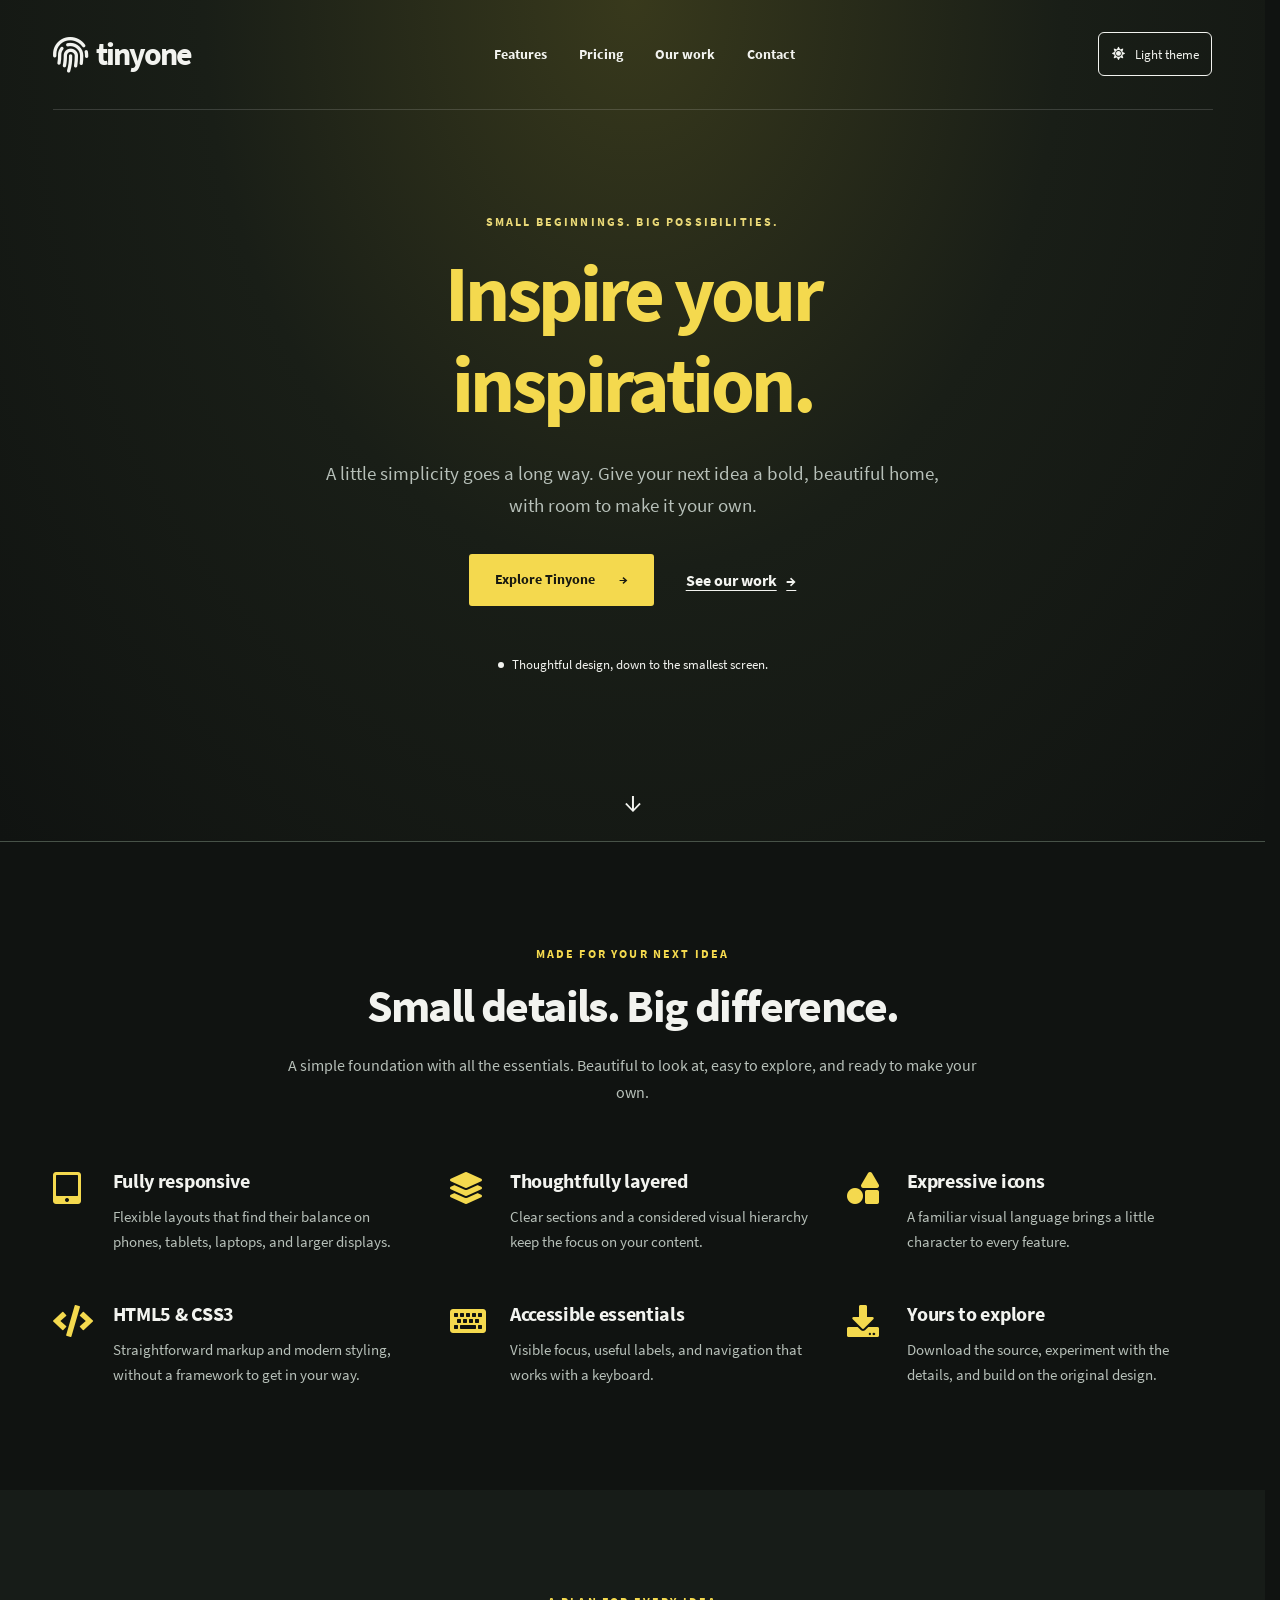
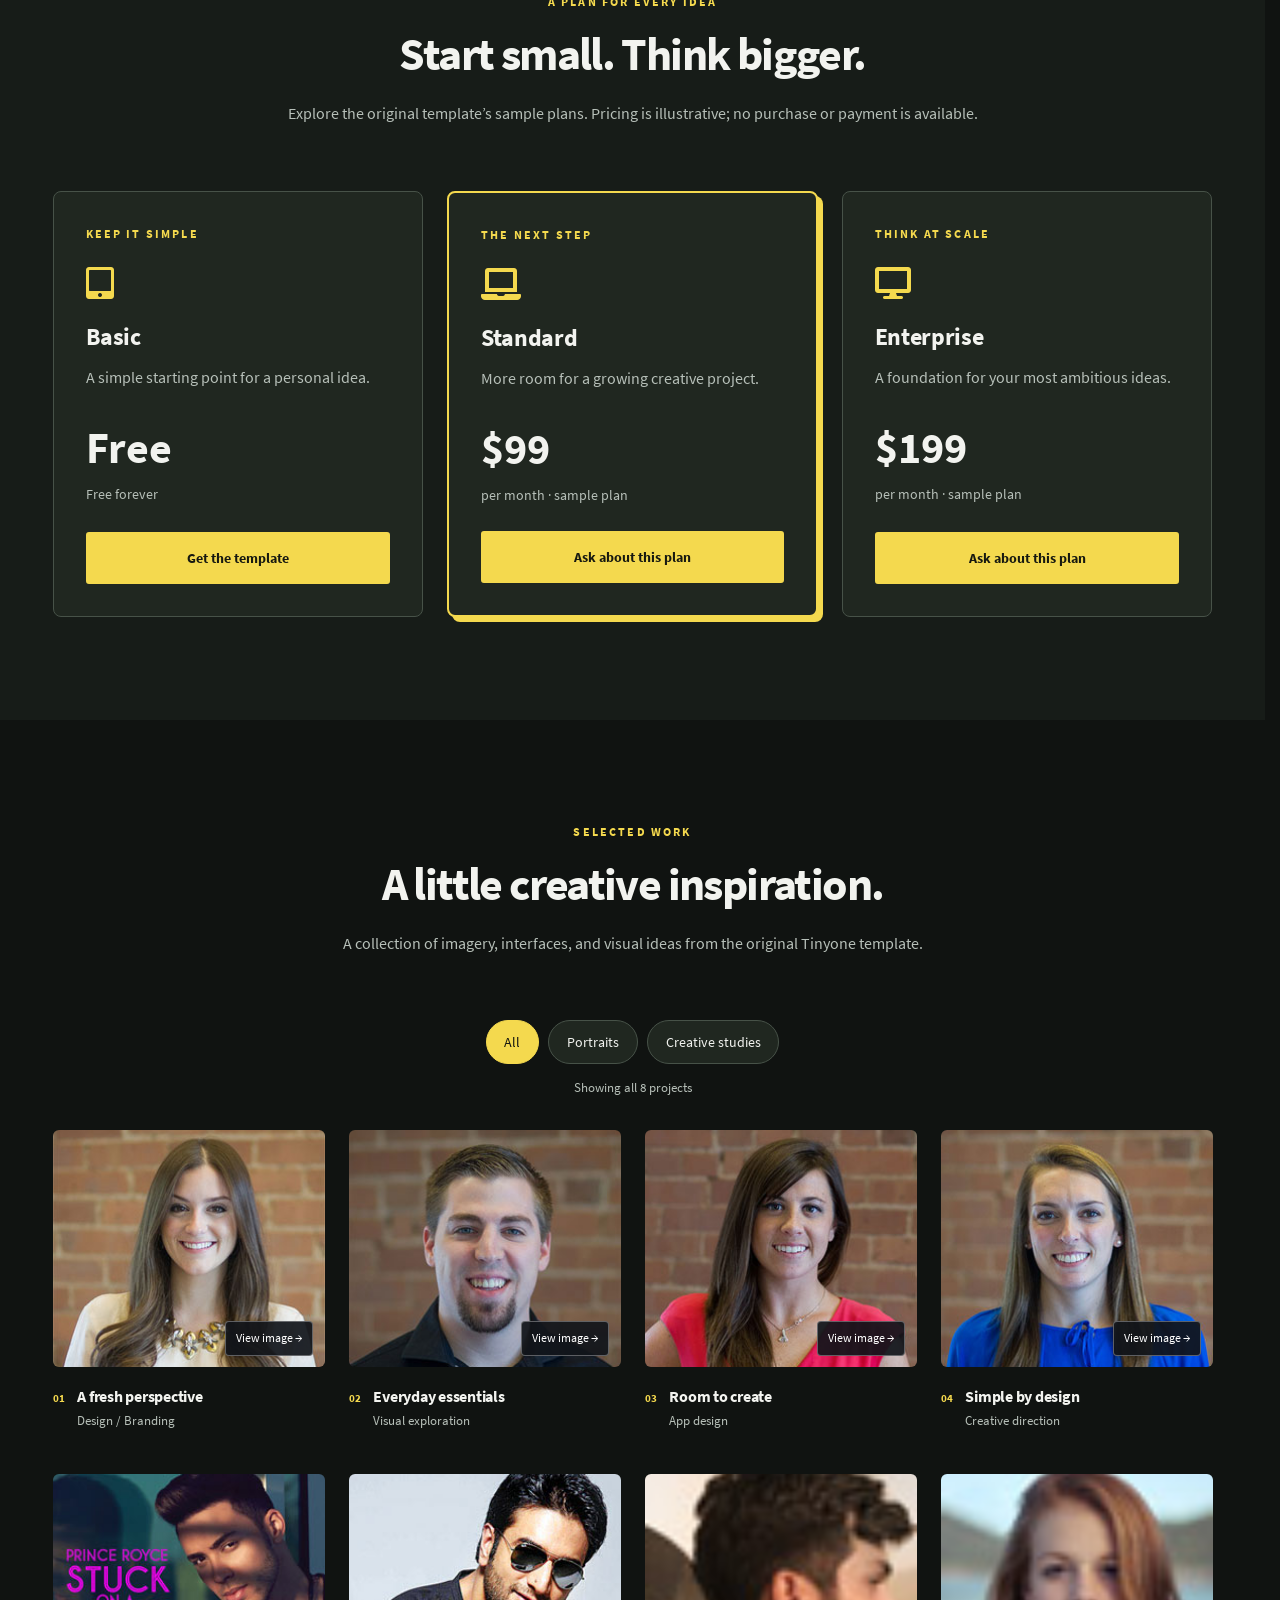
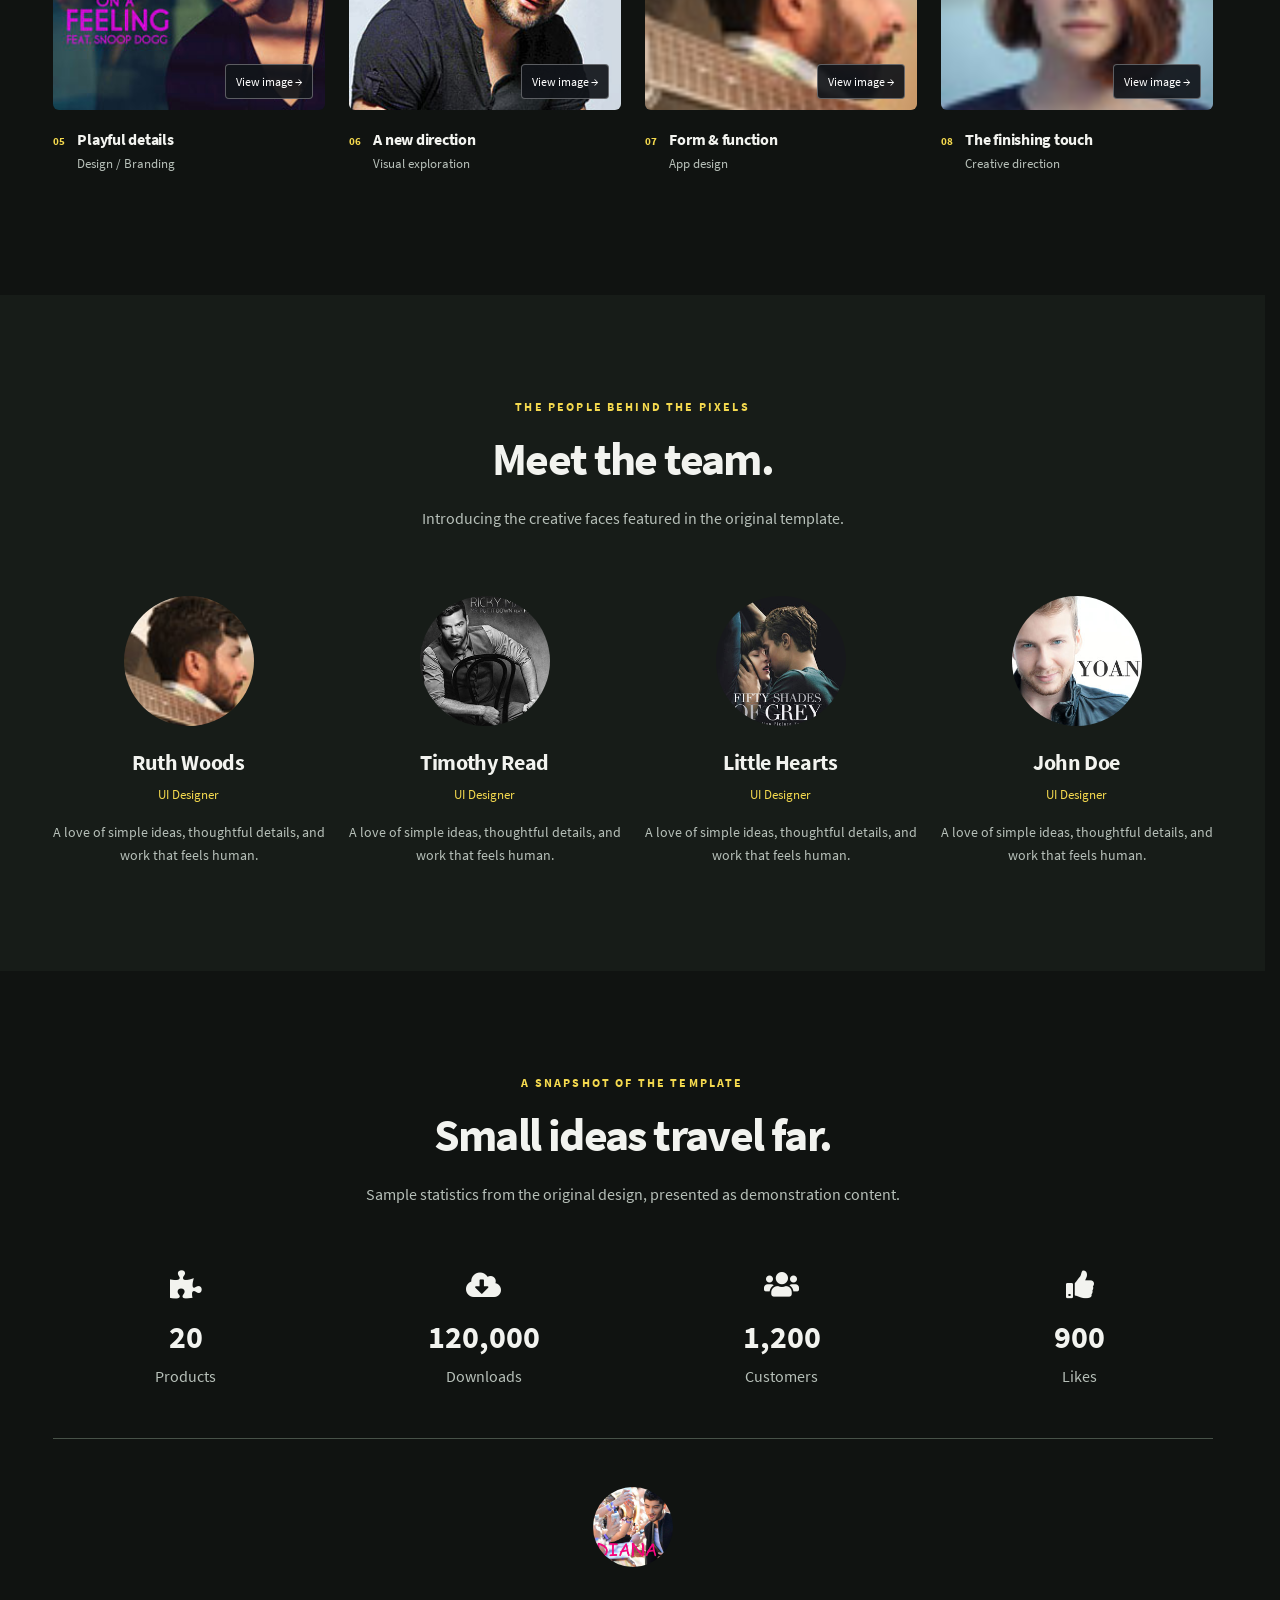
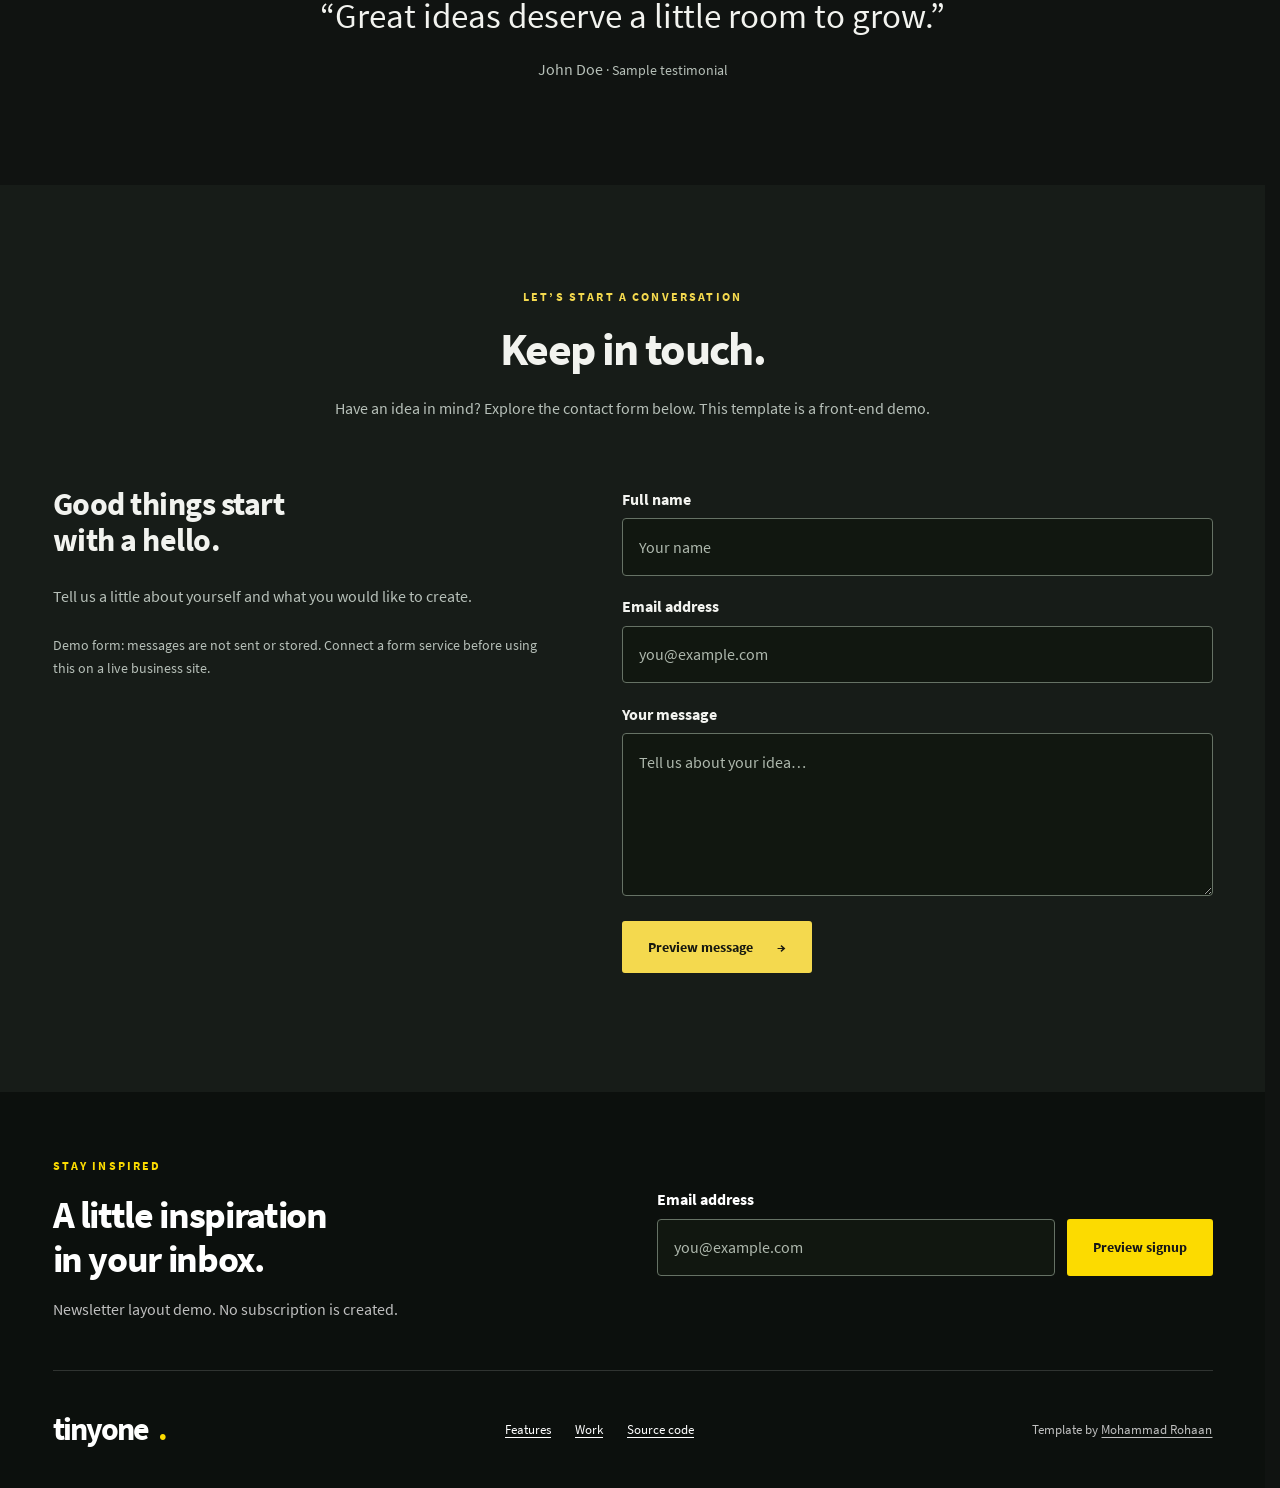
==== commit c61ac22c: "Add default dark theme, persistent theme switch and interactive gallery" ====
--- a/index.html
+++ b/index.html
@@ -1,5 +1,5 @@
 <!doctype html>
-<html lang="en">
+<html lang="en" data-theme="dark">
   <head>
     <meta charset="UTF-8" />
     <meta name="viewport" content="width=device-width, initial-scale=1" />
@@ -7,12 +7,15 @@
       name="description"
       content="A bright, thoughtful one-page template for your next idea. Explore features, sample work, and flexible layouts."
     />
-    <meta name="theme-color" content="#fcdb00" />
+    <meta name="theme-color" content="#101311" />
+    <script src="theme-init.js"></script>
     <title>Tinyone — Inspire your inspiration</title>
     <link rel="icon" href="img/lock.png" />
     <link rel="stylesheet" href="css/style.css" />
     <link rel="stylesheet" href="css/font-Awesome/css/all.css" />
+    <link rel="stylesheet" href="css/enhancements.css" />
     <script src="script.js" defer></script>
+    <script src="enhancements.js" defer></script>
   </head>
   <body>
     <a class="skip-link" href="#main">Skip to content</a>
@@ -34,6 +37,14 @@
           <a href="#features">Features</a><a href="#pricing">Pricing</a
           ><a href="#work">Our work</a><a href="#contact">Contact</a>
         </nav>
+        <button
+          class="theme-toggle"
+          type="button"
+          aria-label="Use light theme"
+          hidden
+        >
+          <i class="fas fa-sun" aria-hidden="true"></i><span>Light theme</span>
+        </button>
       </header>
       <div class="hero-content wrap">
         <p class="eyebrow">Small beginnings. Big possibilities.</p>
@@ -47,7 +58,7 @@
         </p>
         <div class="actions">
           <a class="button" href="#features"
-            >Explore Tinyone <span aria-hidden="true">↗︎</span></a
+            >Explore Tinyone <span aria-hidden="true">→</span></a
           ><a class="text-link" href="#work"
             >See our work <span aria-hidden="true">→</span></a
           >
@@ -185,17 +196,43 @@
             original Tinyone template.
           </p>
         </div>
+        <div class="work-tools wrap" hidden>
+          <div class="work-filters" role="group" aria-label="Filter work">
+            <button type="button" data-filter="All" aria-pressed="true">
+              All</button
+            ><button type="button" data-filter="Portraits" aria-pressed="false">
+              Portraits</button
+            ><button
+              type="button"
+              data-filter="Creative studies"
+              aria-pressed="false"
+            >
+              Creative studies
+            </button>
+          </div>
+          <p class="filter-status" role="status" aria-live="polite">
+            Showing all 8 projects
+          </p>
+        </div>
         <div class="work-grid">
-          <figure class="work-card">
-            <img
-              src="img/team-1.jpg"
-              alt="Creative portfolio sample 1"
-              width="270"
-              height="270"
-              loading="lazy"
-              decoding="async"
-              class=""
-            />
+          <figure class="work-card" data-category="Portraits">
+            <a
+              class="work-preview"
+              href="img/team-1.jpg"
+              aria-label="View A fresh perspective"
+              data-preview
+              ><img
+                src="img/team-1.jpg"
+                alt="Creative portfolio sample 1"
+                width="270"
+                height="270"
+                loading="lazy"
+                decoding="async"
+                class=""
+              /><span class="preview-hint" aria-hidden="true"
+                >View image →&#xfe0e;</span
+              ></a
+            >
             <figcaption>
               <span class="project-number">01</span>
               <div>
@@ -204,16 +241,24 @@
               </div>
             </figcaption>
           </figure>
-          <figure class="work-card">
-            <img
-              src="img/team-2.jpg"
-              alt="Creative portfolio sample 2"
-              width="270"
-              height="270"
-              loading="lazy"
-              decoding="async"
-              class=""
-            />
+          <figure class="work-card" data-category="Portraits">
+            <a
+              class="work-preview"
+              href="img/team-2.jpg"
+              aria-label="View Everyday essentials"
+              data-preview
+              ><img
+                src="img/team-2.jpg"
+                alt="Creative portfolio sample 2"
+                width="270"
+                height="270"
+                loading="lazy"
+                decoding="async"
+                class=""
+              /><span class="preview-hint" aria-hidden="true"
+                >View image →&#xfe0e;</span
+              ></a
+            >
             <figcaption>
               <span class="project-number">02</span>
               <div>
@@ -222,16 +267,24 @@
               </div>
             </figcaption>
           </figure>
-          <figure class="work-card">
-            <img
-              src="img/team-3.jpg"
-              alt="Creative portfolio sample 3"
-              width="270"
-              height="270"
-              loading="lazy"
-              decoding="async"
-              class=""
-            />
+          <figure class="work-card" data-category="Portraits">
+            <a
+              class="work-preview"
+              href="img/team-3.jpg"
+              aria-label="View Room to create"
+              data-preview
+              ><img
+                src="img/team-3.jpg"
+                alt="Creative portfolio sample 3"
+                width="270"
+                height="270"
+                loading="lazy"
+                decoding="async"
+                class=""
+              /><span class="preview-hint" aria-hidden="true"
+                >View image →&#xfe0e;</span
+              ></a
+            >
             <figcaption>
               <span class="project-number">03</span>
               <div>
@@ -240,16 +293,24 @@
               </div>
             </figcaption>
           </figure>
-          <figure class="work-card">
-            <img
-              src="img/team-4.jpg"
-              alt="Creative portfolio sample 4"
-              width="270"
-              height="270"
-              loading="lazy"
-              decoding="async"
-              class=""
-            />
+          <figure class="work-card" data-category="Portraits">
+            <a
+              class="work-preview"
+              href="img/team-4.jpg"
+              aria-label="View Simple by design"
+              data-preview
+              ><img
+                src="img/team-4.jpg"
+                alt="Creative portfolio sample 4"
+                width="270"
+                height="270"
+                loading="lazy"
+                decoding="async"
+                class=""
+              /><span class="preview-hint" aria-hidden="true"
+                >View image →&#xfe0e;</span
+              ></a
+            >
             <figcaption>
               <span class="project-number">04</span>
               <div>
@@ -258,16 +319,24 @@
               </div>
             </figcaption>
           </figure>
-          <figure class="work-card">
-            <img
-              src="img/v4.jpg"
-              alt="Creative portfolio sample 5"
-              width="257"
-              height="257"
-              loading="lazy"
-              decoding="async"
-              class=""
-            />
+          <figure class="work-card" data-category="Creative studies">
+            <a
+              class="work-preview"
+              href="img/v4.jpg"
+              aria-label="View Playful details"
+              data-preview
+              ><img
+                src="img/v4.jpg"
+                alt="Creative portfolio sample 5"
+                width="257"
+                height="257"
+                loading="lazy"
+                decoding="async"
+                class=""
+              /><span class="preview-hint" aria-hidden="true"
+                >View image →&#xfe0e;</span
+              ></a
+            >
             <figcaption>
               <span class="project-number">05</span>
               <div>
@@ -276,16 +345,24 @@
               </div>
             </figcaption>
           </figure>
-          <figure class="work-card">
-            <img
-              src="img/a6.jpg"
-              alt="Creative portfolio sample 6"
-              width="257"
-              height="257"
-              loading="lazy"
-              decoding="async"
-              class=""
-            />
+          <figure class="work-card" data-category="Creative studies">
+            <a
+              class="work-preview"
+              href="img/a6.jpg"
+              aria-label="View A new direction"
+              data-preview
+              ><img
+                src="img/a6.jpg"
+                alt="Creative portfolio sample 6"
+                width="257"
+                height="257"
+                loading="lazy"
+                decoding="async"
+                class=""
+              /><span class="preview-hint" aria-hidden="true"
+                >View image →&#xfe0e;</span
+              ></a
+            >
             <figcaption>
               <span class="project-number">06</span>
               <div>
@@ -294,16 +371,24 @@
               </div>
             </figcaption>
           </figure>
-          <figure class="work-card">
-            <img
-              src="img/c2.jpg"
-              alt="Creative portfolio sample 7"
-              width="68"
-              height="68"
-              loading="lazy"
-              decoding="async"
-              class=""
-            />
+          <figure class="work-card" data-category="Creative studies">
+            <a
+              class="work-preview"
+              href="img/c2.jpg"
+              aria-label="View Form & function"
+              data-preview
+              ><img
+                src="img/c2.jpg"
+                alt="Creative portfolio sample 7"
+                width="68"
+                height="68"
+                loading="lazy"
+                decoding="async"
+                class=""
+              /><span class="preview-hint" aria-hidden="true"
+                >View image →&#xfe0e;</span
+              ></a
+            >
             <figcaption>
               <span class="project-number">07</span>
               <div>
@@ -312,16 +397,24 @@
               </div>
             </figcaption>
           </figure>
-          <figure class="work-card">
-            <img
-              src="img/c3.jpg"
-              alt="Creative portfolio sample 8"
-              width="68"
-              height="68"
-              loading="lazy"
-              decoding="async"
-              class=""
-            />
+          <figure class="work-card" data-category="Creative studies">
+            <a
+              class="work-preview"
+              href="img/c3.jpg"
+              aria-label="View The finishing touch"
+              data-preview
+              ><img
+                src="img/c3.jpg"
+                alt="Creative portfolio sample 8"
+                width="68"
+                height="68"
+                loading="lazy"
+                decoding="async"
+                class=""
+              /><span class="preview-hint" aria-hidden="true"
+                >View image →&#xfe0e;</span
+              ></a
+            >
             <figcaption>
               <span class="project-number">08</span>
               <div>
@@ -516,7 +609,7 @@
                 maxlength="5000"
               ></textarea
               ><button class="button" type="submit" disabled>
-                Preview message <span aria-hidden="true">↗︎</span>
+                Preview message <span aria-hidden="true">→</span>
               </button>
               <p class="form-status" role="status" aria-live="polite"></p>
             </form>
@@ -574,5 +667,31 @@
         </div>
       </div>
     </footer>
+    <button class="back-to-top" type="button" aria-label="Back to top" hidden>
+      ↑
+    </button>
+    <dialog class="image-viewer" aria-labelledby="viewer-title">
+      <div class="viewer-toolbar">
+        <p id="viewer-position"></p>
+        <button
+          class="viewer-close"
+          type="button"
+          aria-label="Close image viewer"
+        >
+          Close <span aria-hidden="true">×</span>
+        </button>
+      </div>
+      <img class="viewer-image" alt="" />
+      <div class="viewer-details">
+        <h2 id="viewer-title"></h2>
+        <div class="viewer-actions">
+          <button type="button" data-direction="-1" aria-label="Previous image">
+            ←</button
+          ><button type="button" data-direction="1" aria-label="Next image">
+            →
+          </button>
+        </div>
+      </div>
+    </dialog>
   </body>
 </html>
--- a/css/enhancements.css
+++ b/css/enhancements.css
@@ -0,0 +1,272 @@
+/* Optional enhancements share the site's typography and spacing system. */
+:root {
+  color-scheme: light;
+  --page-bg: #fff;
+  --panel: #f5f6f8;
+  --edge: #c4c7cb;
+  --tool-ink: #292d39;
+  --tool-bg: #fff;
+  --tool-accent: #292d39;
+  --tool-selected: #fff;
+}
+html[data-theme="dark"] {
+  color-scheme: dark;
+  --page-bg: #101311;
+  --ink: #f2f3ef;
+  --muted: #b7c0b9;
+  --soft: #171c18;
+  --panel: #202720;
+  --edge: #475248;
+  --accent-text: #f4d94e;
+  --focus: #f4d94e;
+  --line: #ffffff26;
+  --tool-ink: #f2f3ef;
+  --tool-bg: #202720;
+  --tool-accent: #f4d94e;
+  --tool-selected: #141610;
+}
+body {
+  background: var(--page-bg);
+}
+.site-header nav {
+  order: 1;
+}
+.theme-toggle {
+  order: 2;
+  display: inline-flex;
+  align-items: center;
+  justify-content: center;
+  gap: 0.6rem;
+  min-height: 44px;
+  min-width: 44px;
+  padding: 0.6rem 0.8rem;
+  border: 1px solid currentColor;
+  border-radius: 6px;
+  color: inherit;
+  background: transparent;
+  font-size: 0.8rem;
+  flex-shrink: 0;
+}
+.theme-toggle:hover {
+  background: var(--line);
+}
+.theme-toggle span {
+  white-space: nowrap;
+}
+.menu-toggle {
+  order: 3;
+}
+.work-tools {
+  text-align: center;
+  margin-bottom: 2rem;
+}
+.work-filters {
+  display: flex;
+  justify-content: center;
+  flex-wrap: wrap;
+  gap: 0.6rem;
+}
+.work-filters button {
+  border: 1px solid var(--edge);
+  background: var(--tool-bg);
+  color: var(--tool-ink);
+  border-radius: 999px;
+  min-height: 44px;
+  padding: 0.55rem 1.1rem;
+  font-size: 0.875rem;
+}
+.work-filters button[aria-pressed="true"] {
+  background: var(--tool-accent);
+  border-color: var(--tool-accent);
+  color: var(--tool-selected);
+}
+.filter-status {
+  font-size: 0.8rem;
+  margin-top: 0.8rem;
+}
+.work-preview {
+  position: relative;
+  display: block;
+  border-radius: 6px;
+}
+.work-preview:focus-visible {
+  outline-offset: -4px;
+  outline-width: 4px;
+}
+.preview-hint {
+  position: absolute;
+  right: 0.7rem;
+  bottom: 0.7rem;
+  max-width: calc(100% - 1.4rem);
+  padding: 0.4rem 0.65rem;
+  border: 1px solid #ffffff50;
+  border-radius: 4px;
+  background: #12151bec;
+  color: #fff;
+  font-size: 0.75rem;
+}
+.back-to-top {
+  position: fixed;
+  right: max(1rem, env(safe-area-inset-right));
+  bottom: max(1rem, env(safe-area-inset-bottom));
+  z-index: 4;
+  width: 46px;
+  height: 46px;
+  border: 1px solid var(--edge);
+  border-radius: 50%;
+  background: var(--tool-bg);
+  color: var(--tool-ink);
+  box-shadow: 0 4px 20px #0003;
+  font-size: 1.4rem;
+}
+.image-viewer {
+  width: calc(100% - 2rem);
+  max-width: 1000px;
+  max-height: calc(100vh - 2rem);
+  max-height: calc(100dvh - 2rem);
+  padding: clamp(0.75rem, 2vw, 1.5rem);
+  border: 1px solid var(--edge);
+  border-radius: 10px;
+  background: var(--page-bg);
+  color: var(--ink);
+  overscroll-behavior: contain;
+}
+.image-viewer::backdrop {
+  background: #050709df;
+}
+.viewer-toolbar,
+.viewer-details {
+  display: flex;
+  align-items: center;
+  justify-content: space-between;
+  flex-wrap: wrap;
+  gap: 0.75rem;
+}
+.viewer-toolbar {
+  margin-bottom: 1rem;
+}
+.viewer-toolbar p {
+  font-size: 0.8rem;
+}
+.viewer-toolbar button,
+.viewer-actions button {
+  min-height: 44px;
+  min-width: 44px;
+  padding: 0.5rem 0.8rem;
+  border: 1px solid var(--edge);
+  border-radius: 4px;
+  background: var(--tool-bg);
+  color: var(--tool-ink);
+}
+.viewer-image {
+  width: 100%;
+  max-height: 65vh;
+  max-height: 65dvh;
+  object-fit: contain;
+}
+.viewer-details {
+  padding-top: 1rem;
+}
+.viewer-details h2 {
+  font-size: clamp(1rem, 2vw, 1.4rem);
+  letter-spacing: 0;
+}
+.viewer-actions {
+  display: flex;
+  gap: 0.5rem;
+}
+body.viewer-open {
+  overflow: hidden;
+}
+html {
+  scrollbar-gutter: stable;
+}
+@media (max-width: 1100px) {
+  .theme-toggle span {
+    display: none;
+  }
+}
+@media (max-width: 760px) {
+  .site-header .brand {
+    margin-right: auto;
+  }
+  .site-header nav {
+    order: 4;
+  }
+}
+@media (max-width: 300px) {
+  .site-header .brand {
+    flex-basis: 100%;
+  }
+  .theme-toggle {
+    margin-left: auto;
+  }
+}
+@media (max-width: 520px) {
+  .viewer-details {
+    align-items: flex-start;
+    flex-direction: column;
+  }
+  .work-tools {
+    width: 100%;
+  }
+  .back-to-top {
+    width: 44px;
+    height: 44px;
+  }
+}
+
+html[data-theme="dark"] {
+  --button-bg: #f4d94e;
+  --button-text: #171910;
+  --button-hover: #ffe97a;
+}
+html[data-theme="dark"] .hero {
+  background: radial-gradient(
+    ellipse at 50% 0%,
+    #38391c 0%,
+    #191e17 48%,
+    #101311 100%
+  );
+  border-bottom: 1px solid var(--edge);
+}
+html[data-theme="dark"] .hero h1 {
+  color: #f4d94e;
+}
+html[data-theme="dark"] .hero .eyebrow {
+  color: #e9d877;
+}
+html[data-theme="dark"] .hero-content > p {
+  color: var(--muted);
+}
+html[data-theme="dark"] .feature > i,
+html[data-theme="dark"] .price-card > i {
+  color: #f4d94e;
+}
+html[data-theme="dark"] .price-card {
+  background: var(--panel);
+  border-color: var(--edge);
+}
+html[data-theme="dark"] .price-card.featured {
+  border-color: #f4d94e;
+  box-shadow: 5px 5px 0 #f4d94e;
+}
+html[data-theme="dark"] .price-card .price {
+  color: var(--ink);
+}
+html[data-theme="dark"] .stats-grid {
+  border-color: var(--edge);
+}
+html[data-theme="dark"] input,
+html[data-theme="dark"] textarea {
+  background: #111710;
+  color: var(--ink);
+  border-color: #667265;
+}
+html[data-theme="dark"] input::placeholder,
+html[data-theme="dark"] textarea::placeholder {
+  color: #aeb8ad;
+}
+html[data-theme="dark"] .site-footer {
+  background: #0c100d;
+}
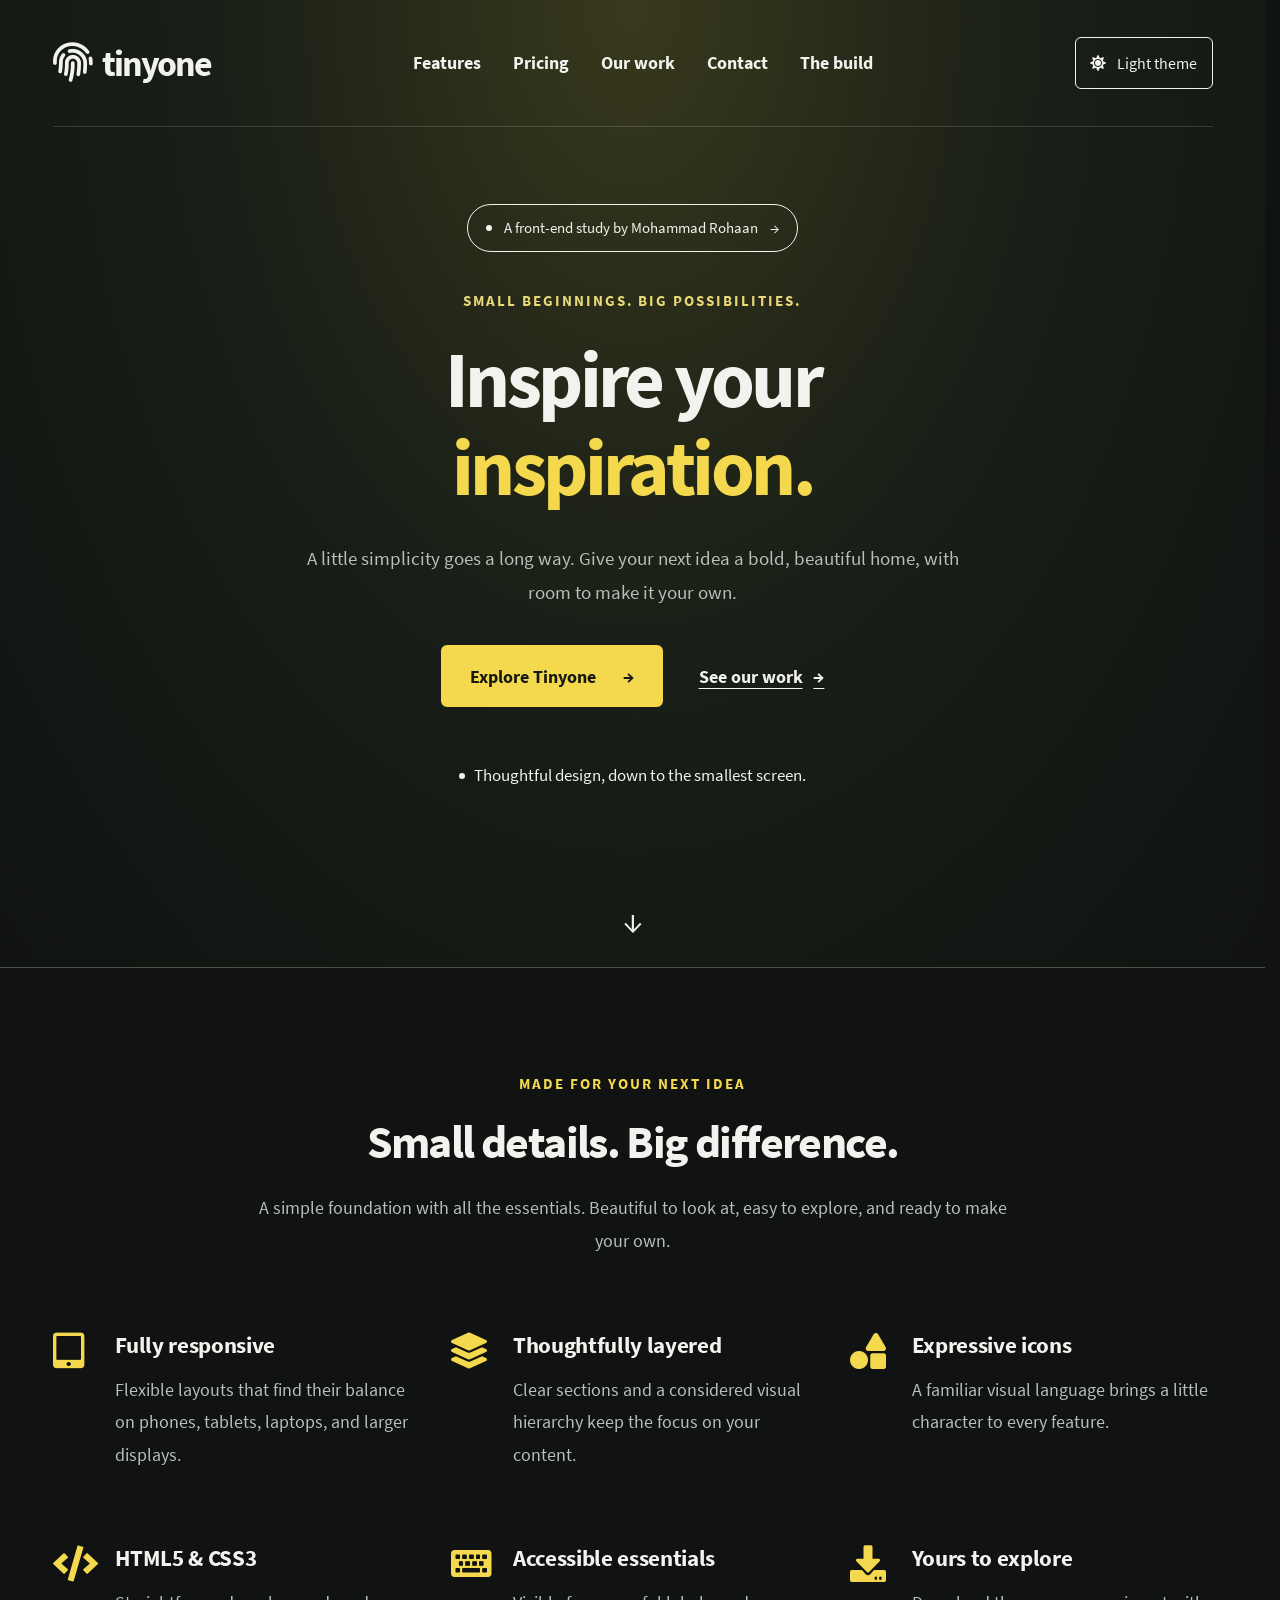
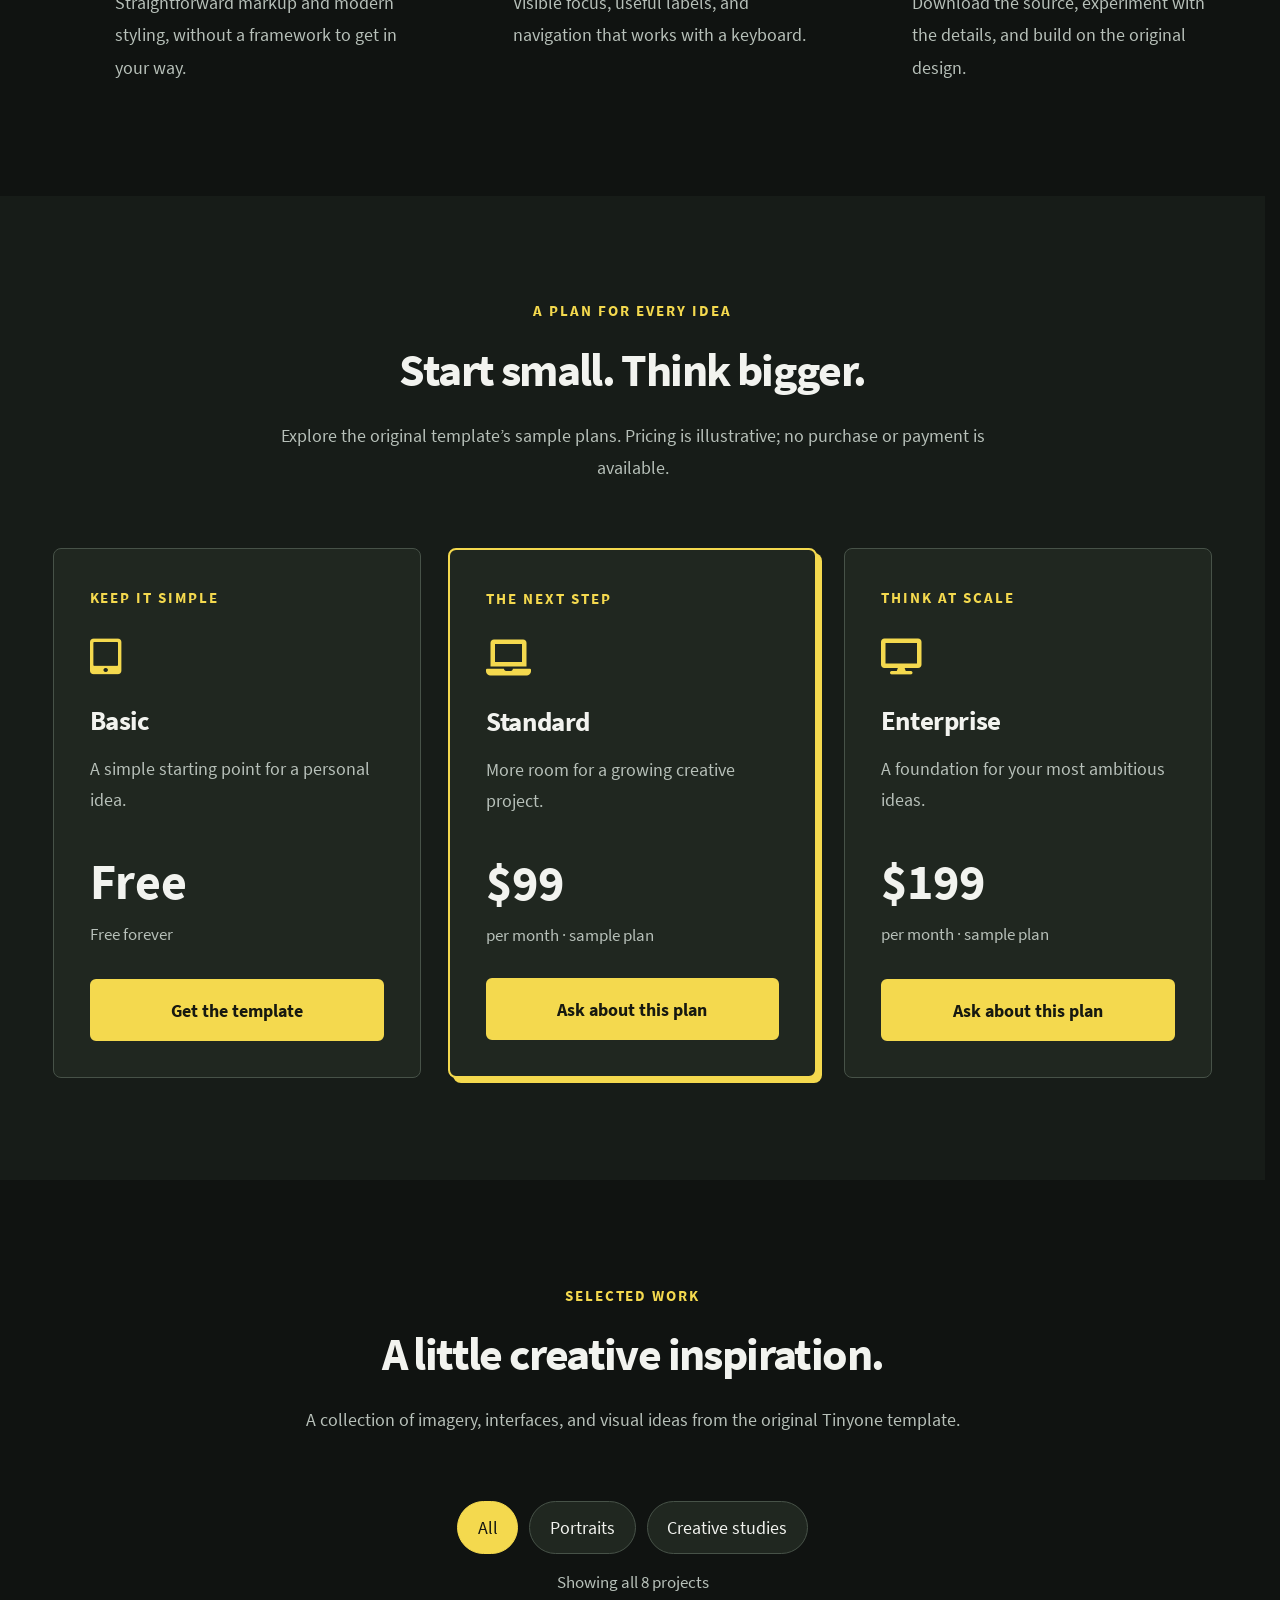
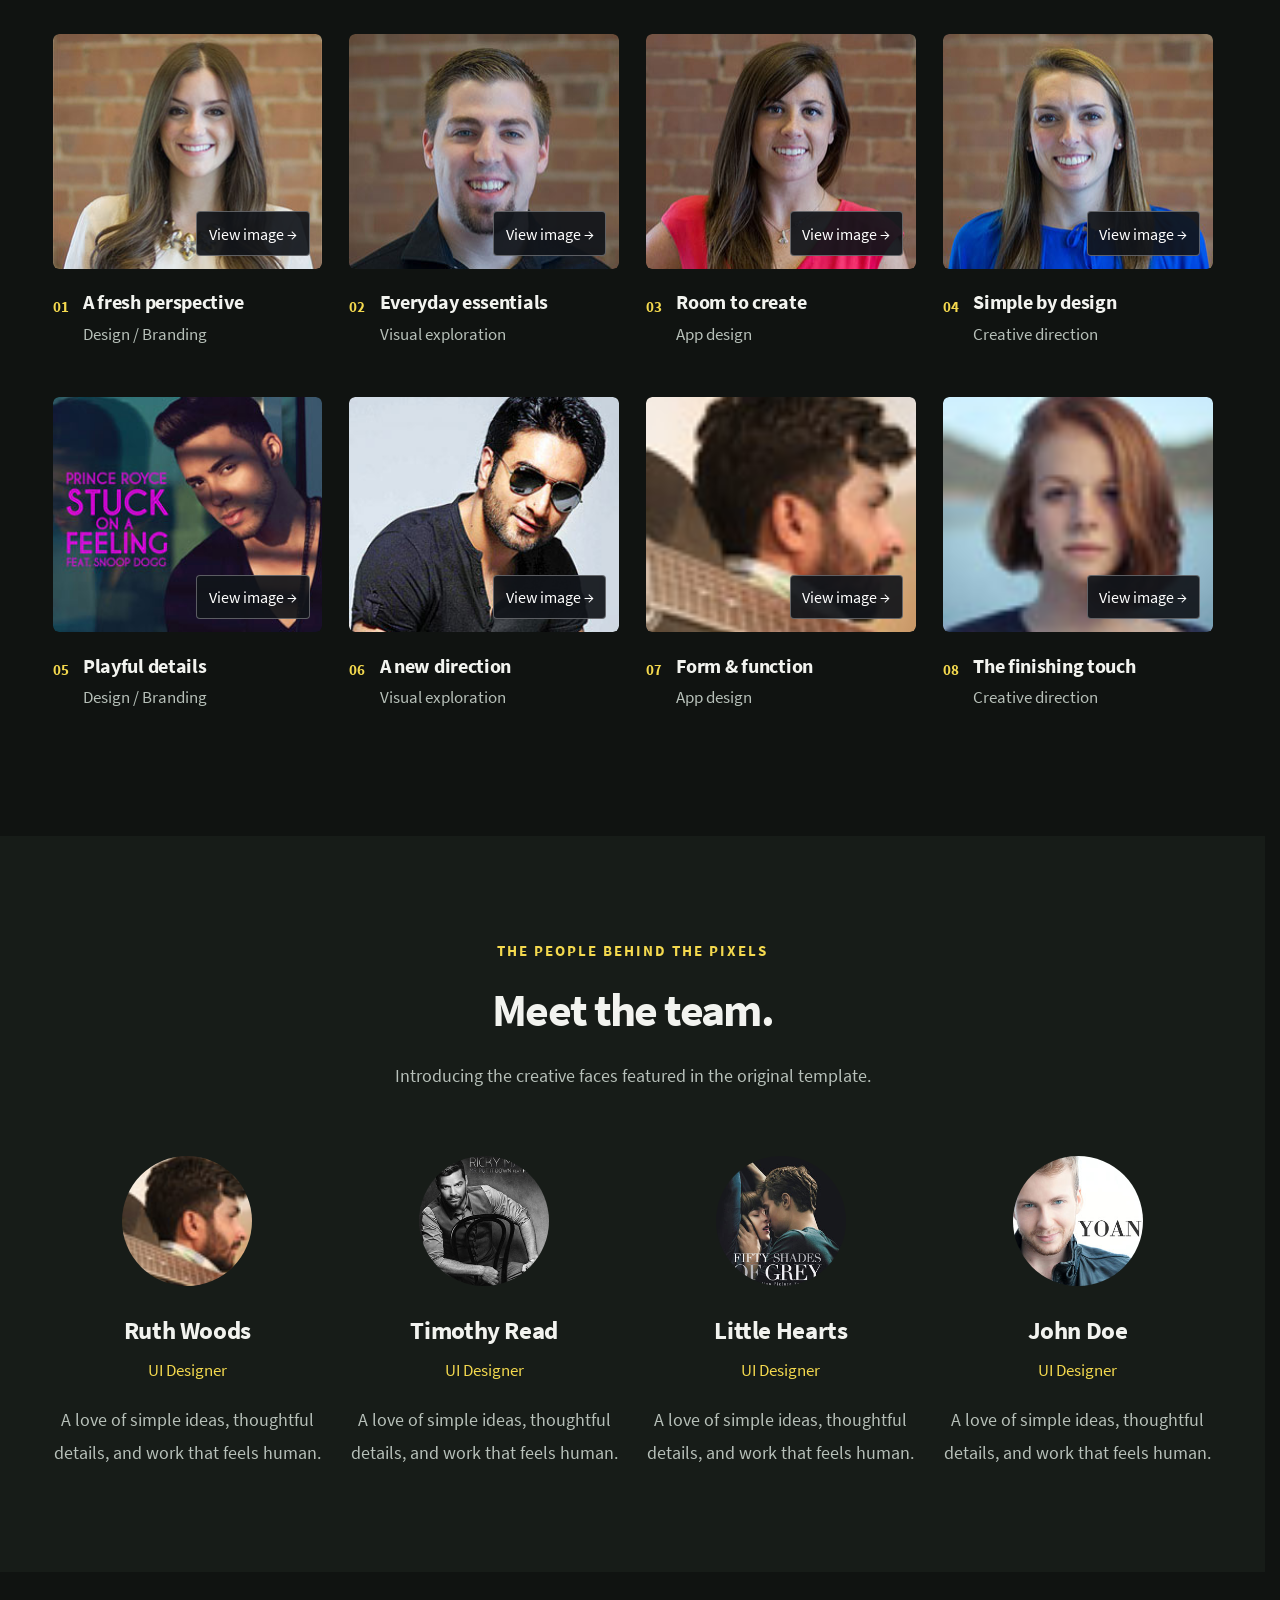
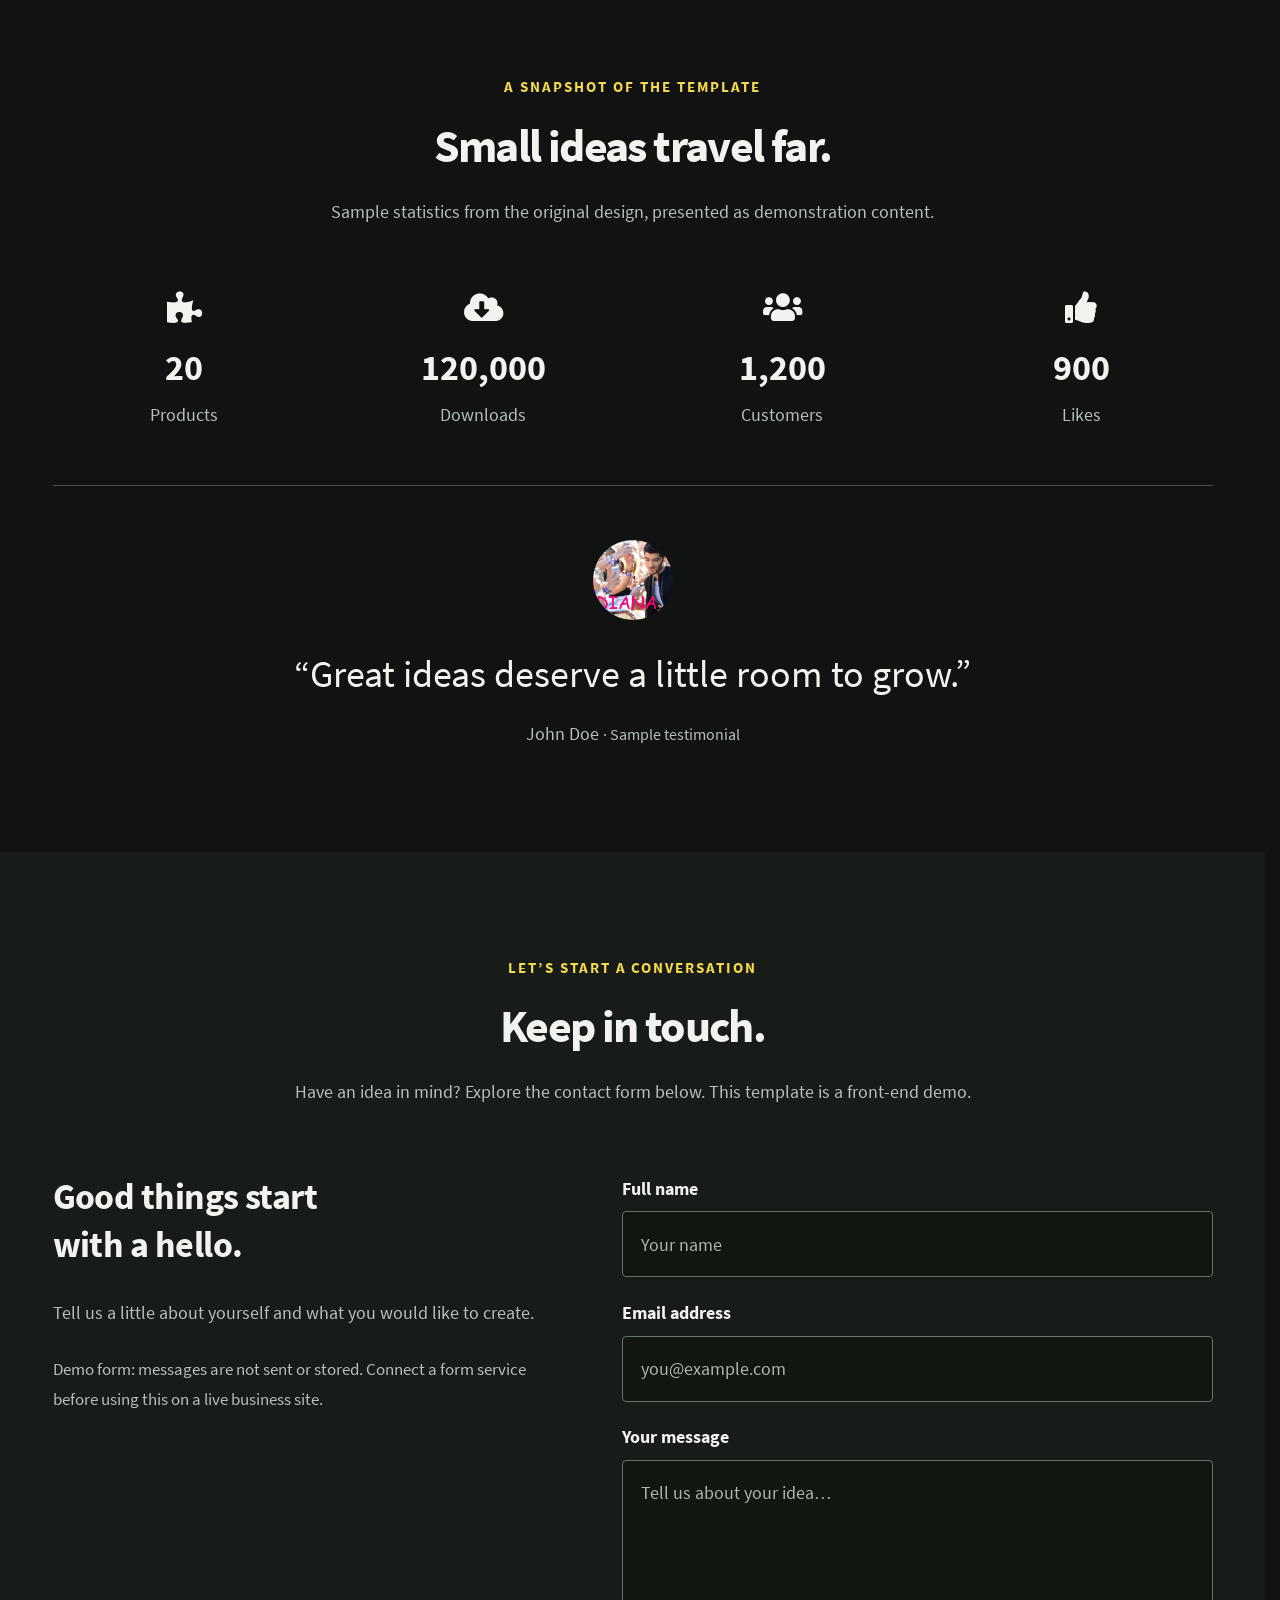
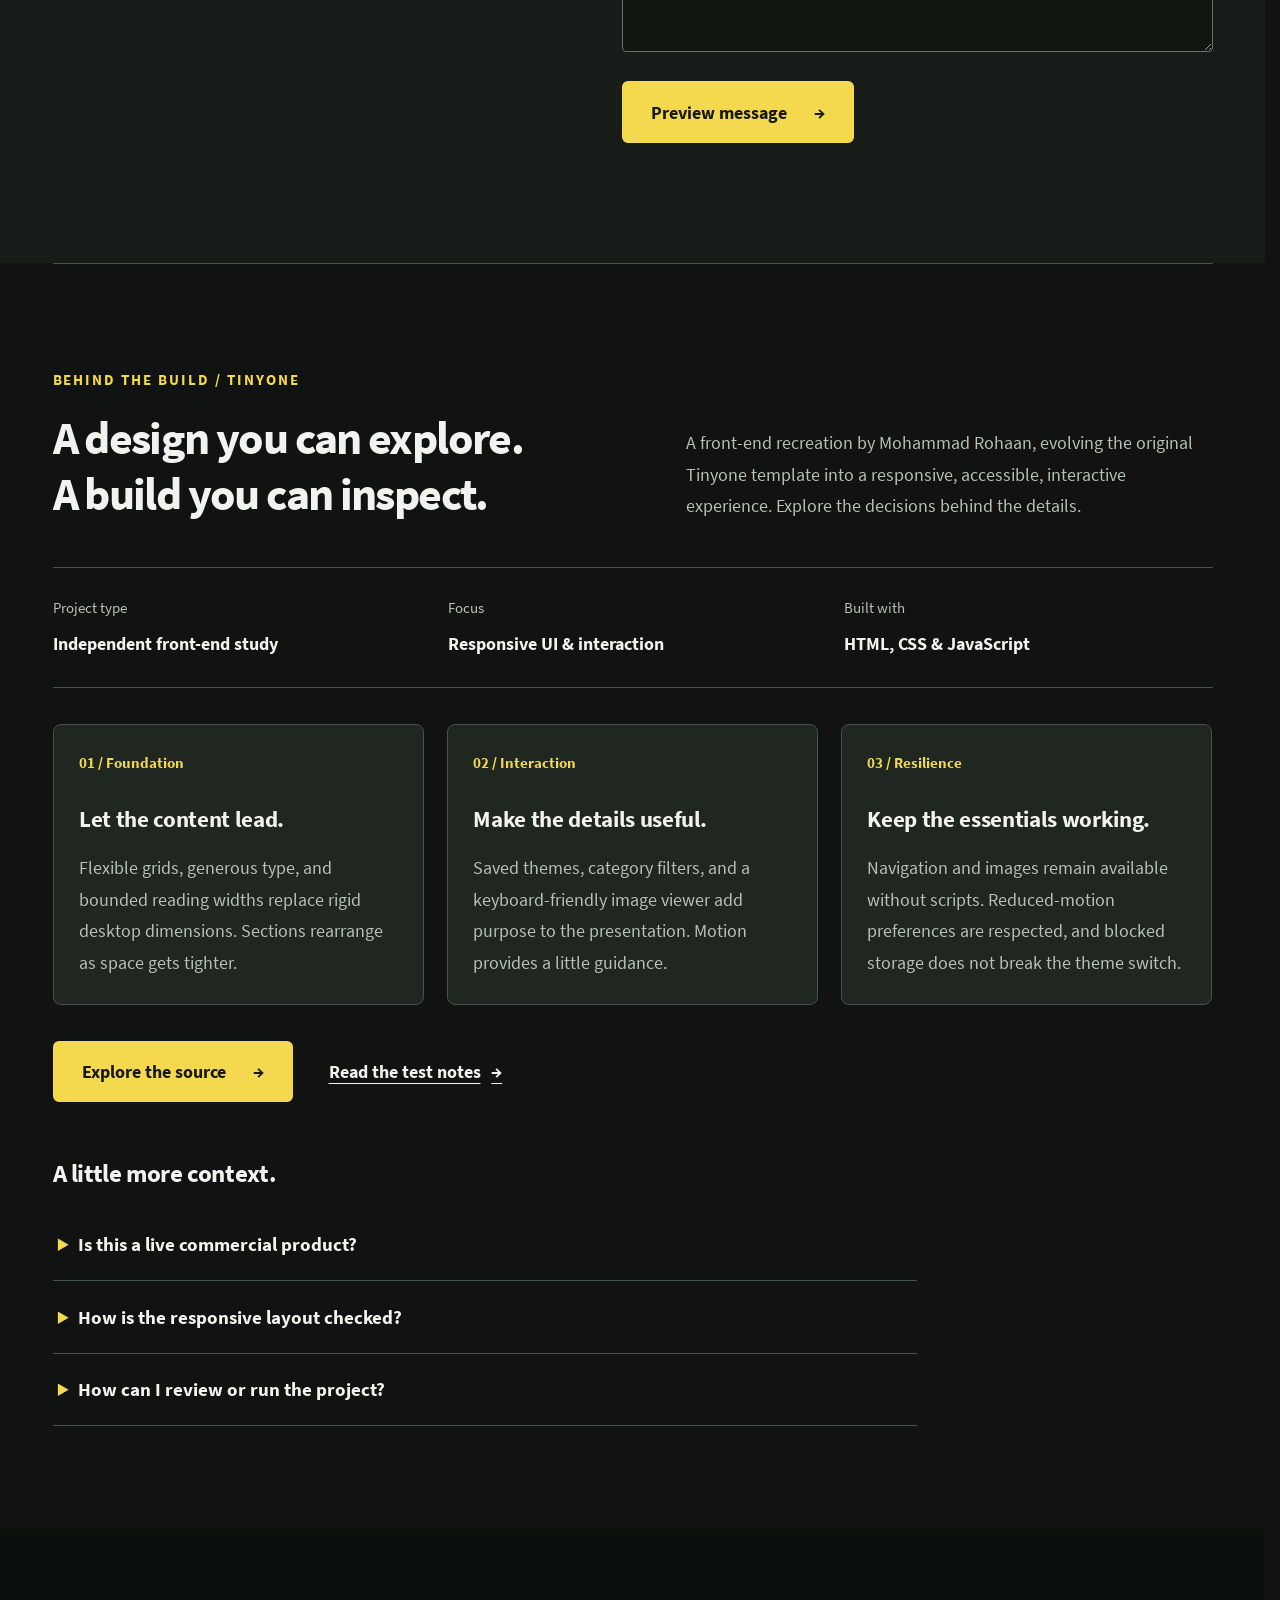
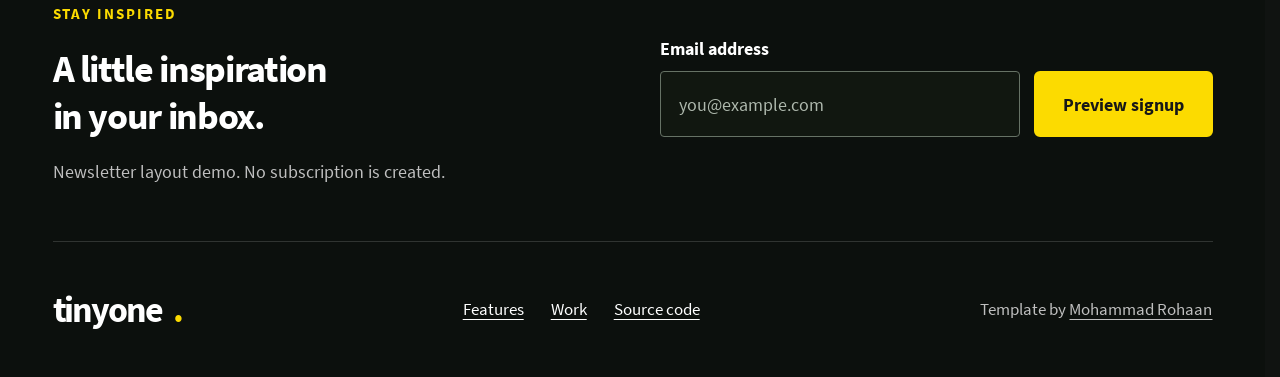
==== commit 6218f43d: "Improve readability, add refined motion and portfolio case study" ====
--- a/index.html
+++ b/index.html
@@ -14,10 +14,13 @@
     <link rel="stylesheet" href="css/style.css" />
     <link rel="stylesheet" href="css/font-Awesome/css/all.css" />
     <link rel="stylesheet" href="css/enhancements.css" />
+    <link rel="stylesheet" href="css/presentation.css" />
     <script src="script.js" defer></script>
     <script src="enhancements.js" defer></script>
+    <script src="presentation.js" defer></script>
   </head>
   <body>
+    <div class="reading-progress" aria-hidden="true"><span></span></div>
     <a class="skip-link" href="#main">Skip to content</a>
     <div class="hero" id="home">
       <header class="site-header wrap">
@@ -35,7 +38,8 @@
         </button>
         <nav id="navigation" aria-label="Main navigation">
           <a href="#features">Features</a><a href="#pricing">Pricing</a
-          ><a href="#work">Our work</a><a href="#contact">Contact</a>
+          ><a href="#work">Our work</a><a href="#contact">Contact</a
+          ><a href="#project-notes">The build</a>
         </nav>
         <button
           class="theme-toggle"
@@ -47,10 +51,13 @@
         </button>
       </header>
       <div class="hero-content wrap">
+        <a class="project-credit" href="#project-notes"
+          ><span aria-hidden="true"></span> A front-end study by Mohammad Rohaan
+          <span aria-hidden="true">→</span></a
+        >
         <p class="eyebrow">Small beginnings. Big possibilities.</p>
         <h1>
-          Inspire your<br />
-          inspiration.
+          Inspire your<br /><span class="hero-highlight"> inspiration. </span>
         </h1>
         <p>
           A little simplicity goes a long way. Give your next idea a bold,
@@ -616,6 +623,107 @@
           </div>
         </div>
       </section>
+      <section
+        class="section project-notes wrap"
+        id="project-notes"
+        aria-labelledby="project-heading"
+      >
+        <div class="project-intro">
+          <div>
+            <p class="eyebrow">Behind the build / Tinyone</p>
+            <h2 id="project-heading">
+              A design you can explore.<br />
+              A build you can inspect.
+            </h2>
+          </div>
+          <p>
+            A front-end recreation by Mohammad Rohaan, evolving the original
+            Tinyone template into a responsive, accessible, interactive
+            experience. Explore the decisions behind the details.
+          </p>
+        </div>
+        <dl class="project-facts">
+          <div>
+            <dt>Project type</dt>
+            <dd>Independent front-end study</dd>
+          </div>
+          <div>
+            <dt>Focus</dt>
+            <dd>Responsive UI & interaction</dd>
+          </div>
+          <div>
+            <dt>Built with</dt>
+            <dd>HTML, CSS & JavaScript</dd>
+          </div>
+        </dl>
+        <div class="process-grid">
+          <article>
+            <span class="step-number">01 / Foundation</span>
+            <h3>Let the content lead.</h3>
+            <p>
+              Flexible grids, generous type, and bounded reading widths replace
+              rigid desktop dimensions. Sections rearrange as space gets
+              tighter.
+            </p>
+          </article>
+          <article>
+            <span class="step-number">02 / Interaction</span>
+            <h3>Make the details useful.</h3>
+            <p>
+              Saved themes, category filters, and a keyboard-friendly image
+              viewer add purpose to the presentation. Motion provides a little
+              guidance.
+            </p>
+          </article>
+          <article>
+            <span class="step-number">03 / Resilience</span>
+            <h3>Keep the essentials working.</h3>
+            <p>
+              Navigation and images remain available without scripts.
+              Reduced-motion preferences are respected, and blocked storage does
+              not break the theme switch.
+            </p>
+          </article>
+        </div>
+        <div class="project-links">
+          <a class="button" href="https://github.com/rohaan2802/WebTinyOne"
+            >Explore the source <span aria-hidden="true">→</span></a
+          ><a
+            class="text-link"
+            href="https://github.com/rohaan2802/WebTinyOne/blob/main/RESPONSIVE_QA.md"
+            >Read the test notes <span aria-hidden="true">→</span></a
+          >
+        </div>
+        <div class="project-faq">
+          <h3>A little more context.</h3>
+          <details>
+            <summary>Is this a live commercial product?</summary>
+            <p>
+              No. This is a portfolio demonstration based on an existing
+              template. Sample team, portfolio, pricing, statistics, and
+              testimonial content is illustrative. The source preserves
+              attribution to the original design.
+            </p>
+          </details>
+          <details>
+            <summary>How is the responsive layout checked?</summary>
+            <p>
+              Browser checks cover compact phones through wide desktop viewports
+              in both themes, alongside landscape, enlarged text, keyboard
+              navigation, and no-JavaScript behavior. The linked test notes
+              document the scope; physical-device coverage is not universal.
+            </p>
+          </details>
+          <details>
+            <summary>How can I review or run the project?</summary>
+            <p>
+              Open the source repository and follow the README. The site runs as
+              static files with no application build step. The included browser
+              regression checks can be run locally.
+            </p>
+          </details>
+        </div>
+      </section>
     </main>
     <footer class="site-footer">
       <div class="wrap">
--- a/css/style.css
+++ b/css/style.css
@@ -394,7 +394,7 @@
     gap: 1rem;
   }
 }
-@media (max-width: 760px) {
+@media (max-width: 960px) {
   .site-header {
     flex-wrap: wrap;
     padding-block: 1.25rem;
@@ -720,7 +720,7 @@
     flex-direction: column;
   }
 }
-@media (max-width: 760px) {
+@media (max-width: 960px) {
   .pricing-grid {
     grid-template-columns: minmax(0, 1fr);
     max-width: 500px;
--- a/css/enhancements.css
+++ b/css/enhancements.css
@@ -186,7 +186,7 @@
     display: none;
   }
 }
-@media (max-width: 760px) {
+@media (max-width: 960px) {
   .site-header .brand {
     margin-right: auto;
   }
--- a/css/presentation.css
+++ b/css/presentation.css
@@ -0,0 +1,337 @@
+/* Presentation polish: larger reading type, clear rhythm, restrained motion. */
+html {
+  font-size: 112.5%;
+}
+body {
+  line-height: 1.75;
+}
+h1 {
+  line-height: 1.1;
+}
+h2 {
+  line-height: 1.2;
+}
+h3 {
+  line-height: 1.35;
+}
+.hero-content > p:not(.eyebrow) {
+  font-size: clamp(1.05rem, 1.5vw, 1.25rem);
+  line-height: 1.75;
+  max-width: 38rem;
+}
+.section-heading {
+  max-width: 42rem;
+}
+.section-heading > p:last-child {
+  line-height: 1.8;
+}
+.feature p,
+.person > p:last-child,
+.footer-grid p {
+  font-size: 1rem;
+  line-height: 1.8;
+}
+.site-header nav a,
+.button,
+.text-link,
+.work-filters button,
+.source-link {
+  font-size: 1rem;
+}
+.eyebrow {
+  font-size: 0.85rem;
+  letter-spacing: 0.13em;
+}
+.person .role,
+.work-card p,
+.filter-status,
+.form-status,
+.demo-note,
+.price-card .period,
+.footer-bottom,
+.footer-grid a:not(.brand) {
+  font-size: 0.95rem;
+}
+.work-card h3 {
+  font-size: 1.1rem;
+}
+.hero-content .hero-note {
+  font-size: 0.95rem !important;
+  line-height: 1.7;
+}
+.testimonial-copy > p:not(.eyebrow),
+.testimonial-copy small {
+  font-size: 0.95rem;
+  line-height: 1.7;
+}
+.project-number {
+  font-size: 0.85rem;
+}
+.preview-hint,
+.theme-toggle {
+  font-size: 0.9rem;
+}
+.hero {
+  position: relative;
+  isolation: isolate;
+}
+.hero-highlight {
+  color: var(--hero-accent, currentColor);
+}
+.project-credit {
+  display: inline-grid;
+  grid-template-columns: auto minmax(0, 1fr) auto;
+  justify-content: center;
+  align-items: center;
+  gap: 0.65rem;
+  flex-wrap: wrap;
+  max-width: 100%;
+  margin-bottom: 2rem;
+  padding: 0.6rem 1rem;
+  border: 1px solid currentColor;
+  border-radius: 999px;
+  font-size: 0.85rem;
+  line-height: 1.6;
+  text-decoration: none;
+}
+.project-credit > span:first-child {
+  width: 6px;
+  height: 6px;
+  border-radius: 50%;
+  background: currentColor;
+  flex-shrink: 0;
+}
+.project-credit:hover {
+  text-decoration: underline;
+}
+.hero-content {
+  padding-top: clamp(3rem, 6vw, 5rem);
+}
+.hero-content .eyebrow {
+  margin-bottom: 1.2rem;
+}
+.feature {
+  border-radius: 10px;
+}
+.work-card {
+  border-radius: 8px;
+}
+.work-preview {
+  overflow: hidden;
+}
+.work-card img {
+  transition:
+    transform 0.4s ease,
+    filter 0.3s ease;
+}
+.button span {
+  display: inline-block;
+  transition: transform 0.2s ease;
+}
+.button:hover span {
+  transform: translateX(4px);
+}
+.button {
+  border-radius: 6px;
+}
+.theme-toggle,
+.menu-toggle {
+  min-height: 48px;
+}
+.site-header nav a[aria-current="location"] {
+  text-decoration: underline;
+  text-decoration-thickness: 2px;
+  text-underline-offset: 0.45em;
+}
+.reading-progress {
+  position: fixed;
+  top: 0;
+  left: 0;
+  width: 100%;
+  height: 3px;
+  z-index: 8;
+  pointer-events: none;
+}
+.reading-progress span {
+  display: block;
+  width: 100%;
+  height: 100%;
+  background: var(--accent-text);
+  transform: scaleX(0);
+  transform-origin: left;
+}
+.project-notes {
+  border-top: 1px solid var(--edge);
+}
+.project-intro {
+  display: grid;
+  grid-template-columns: 1.1fr 1fr;
+  align-items: end;
+  gap: 2rem 3rem;
+}
+.project-intro > p {
+  max-width: 38rem;
+}
+.project-facts {
+  display: grid;
+  grid-template-columns: repeat(3, minmax(0, 1fr));
+  gap: 1.5rem;
+  margin: 2.5rem 0 0;
+  padding-block: 1.5rem;
+  border-block: 1px solid var(--edge);
+}
+.project-facts dt {
+  color: var(--muted);
+  font-size: 0.85rem;
+  margin-bottom: 0.35rem;
+}
+.project-facts dd {
+  margin: 0;
+  font-weight: 700;
+  font-size: 1rem;
+}
+.process-grid {
+  display: grid;
+  grid-template-columns: repeat(3, minmax(0, 1fr));
+  gap: 1.25rem;
+  margin-top: 2rem;
+}
+.process-grid article {
+  padding: clamp(1.1rem, 2vw, 1.75rem);
+  border: 1px solid var(--edge);
+  border-radius: 8px;
+  background: var(--panel);
+}
+.step-number {
+  color: var(--accent-text);
+  font-size: 0.85rem;
+  font-weight: 700;
+  display: block;
+  margin-bottom: 1.5rem;
+}
+.process-grid h3 {
+  margin-bottom: 1rem;
+}
+.process-grid p {
+  font-size: 1rem;
+}
+.project-links {
+  display: flex;
+  flex-wrap: wrap;
+  align-items: center;
+  gap: 1rem 2rem;
+  margin-top: 2rem;
+}
+.project-faq {
+  margin-top: 3rem;
+  max-width: 48rem;
+}
+.project-faq > h3 {
+  font-size: 1.4rem;
+  margin-bottom: 1rem;
+}
+.project-faq details {
+  border-bottom: 1px solid var(--edge);
+}
+.project-faq summary {
+  cursor: pointer;
+  font-size: 1.05rem;
+  font-weight: 700;
+  padding: 1.15rem 0.3rem;
+  line-height: 1.6;
+}
+.project-faq summary::marker {
+  color: var(--accent-text);
+}
+.project-faq summary:focus-visible {
+  outline: 3px solid var(--focus);
+  outline-offset: 3px;
+}
+.project-faq details p {
+  padding: 0.1rem 0.3rem 1.4rem;
+}
+@media (hover: hover) and (prefers-reduced-motion: no-preference) {
+  .work-preview:hover img {
+    transform: scale(1.035);
+  }
+  .price-card,
+  .process-grid article {
+    transition:
+      transform 0.25s ease,
+      border-color 0.25s ease;
+  }
+  .price-card:hover,
+  .process-grid article:hover {
+    transform: translateY(-4px);
+    border-color: var(--accent-text);
+  }
+}
+@media (max-width: 1100px) {
+  .site-header nav {
+    gap: 0.9rem;
+  }
+  .site-header {
+    gap: 0.8rem;
+  }
+}
+@media (max-width: 960px) {
+  .project-intro {
+    grid-template-columns: minmax(0, 1fr);
+  }
+  .process-grid {
+    grid-template-columns: minmax(0, 1fr);
+  }
+}
+@media (max-width: 600px) {
+  .site-header {
+    display: grid;
+    grid-template-columns: minmax(0, 1fr) auto auto;
+    gap: 0.5rem;
+  }
+  .site-header .brand { grid-area: 1 / 1; margin: 0; }
+  .site-header .theme-toggle { grid-area: 1 / 2; margin: 0; }
+  .site-header .menu-toggle { grid-area: 1 / 3; }
+  .site-header nav { grid-column: 1 / -1; }
+  .project-facts {
+    grid-template-columns: minmax(0, 1fr);
+    gap: 1rem;
+  }
+  .project-links {
+    flex-direction: column;
+    align-items: stretch;
+  }
+  .project-links .text-link {
+    justify-content: center;
+  }
+  .project-credit {
+    border-radius: 12px;
+  }
+}
+@media (max-width: 360px) {
+  .site-header .brand { grid-column: 1 / -1; }
+  .site-header .theme-toggle { grid-row: 2; }
+  .site-header .menu-toggle { grid-row: 2; }
+  .site-header .brand {
+    flex-basis: 100%;
+  }
+  .theme-toggle {
+    margin-left: auto;
+  }
+}
+@media (prefers-reduced-motion: reduce) {
+  .button:hover span,
+  .work-preview:hover img,
+  .price-card:hover,
+  .process-grid article:hover {
+    transform: none;
+  }
+}
+html[data-theme="dark"] {
+  --hero-accent: #f4d94e;
+}
+html[data-theme="dark"] .hero h1 {
+  color: #f2f3ef;
+}
+.feature {
+  padding: 0.5rem 0;
+}
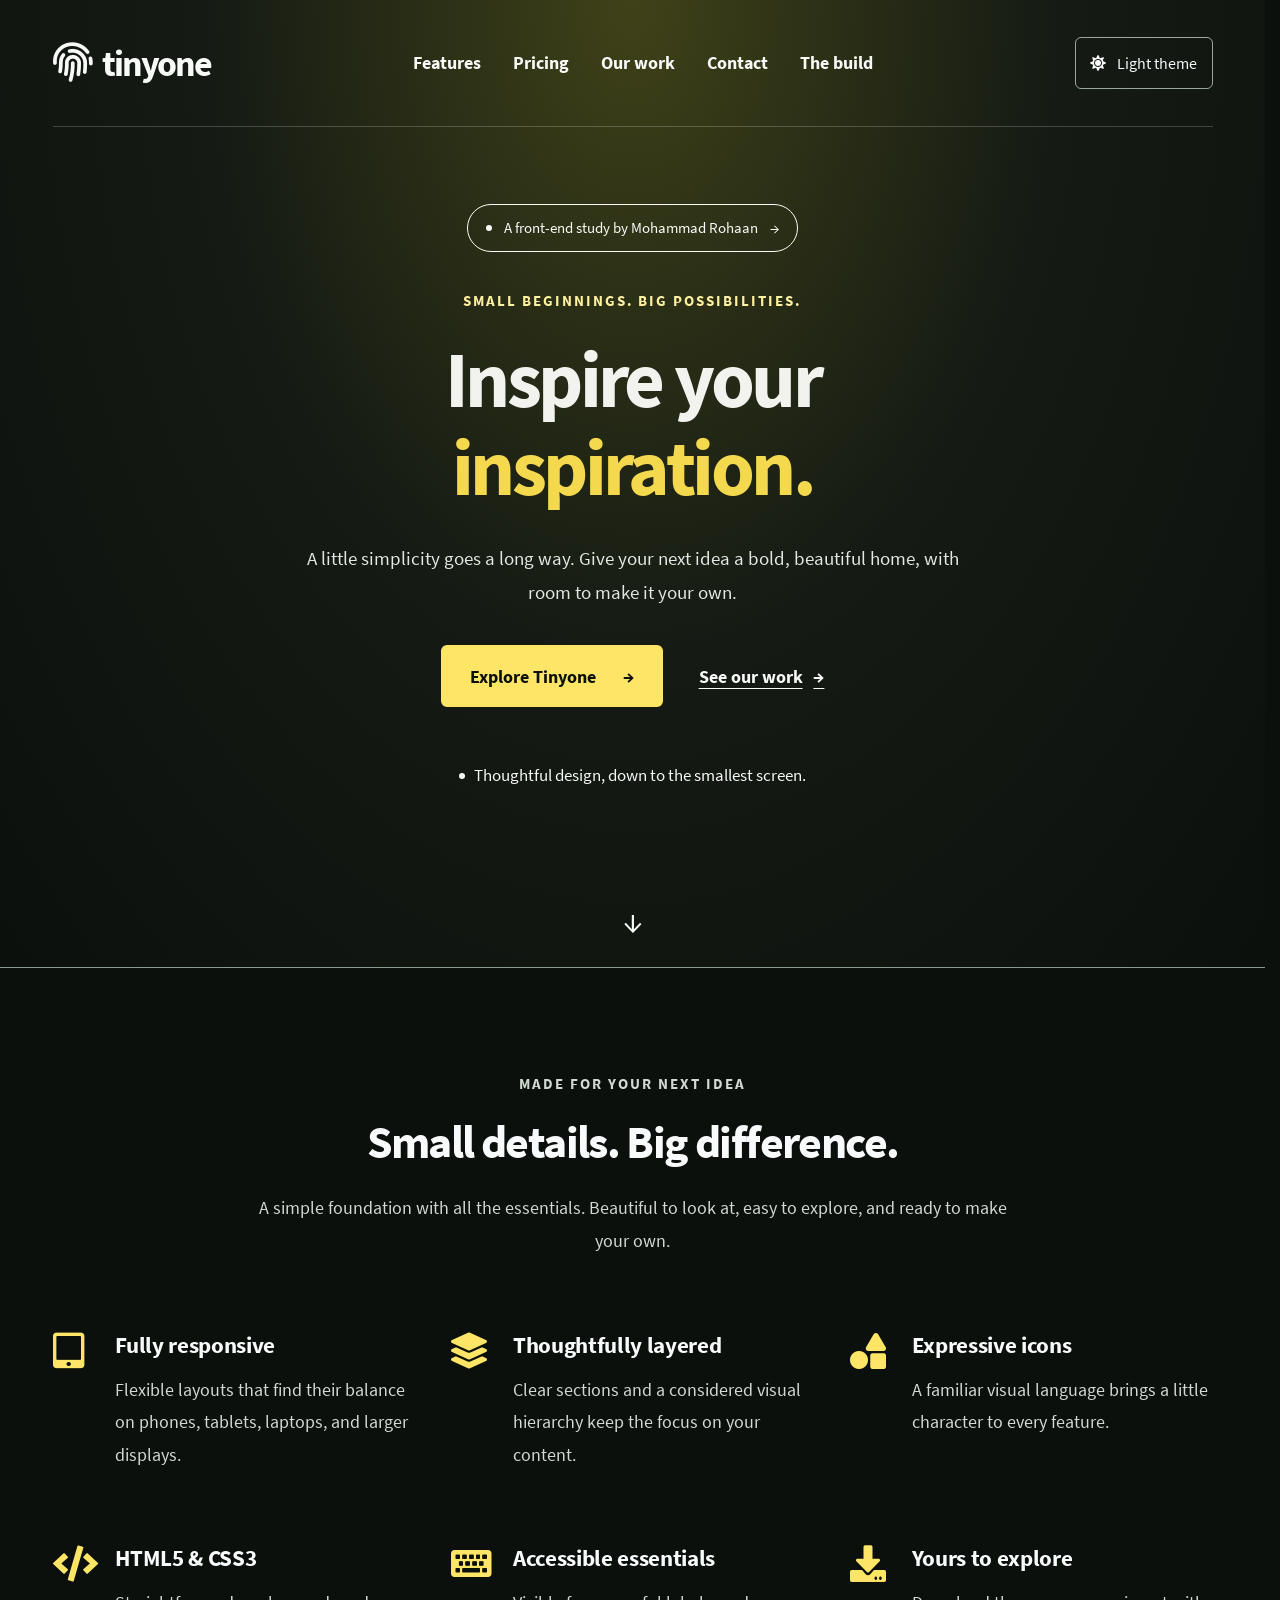
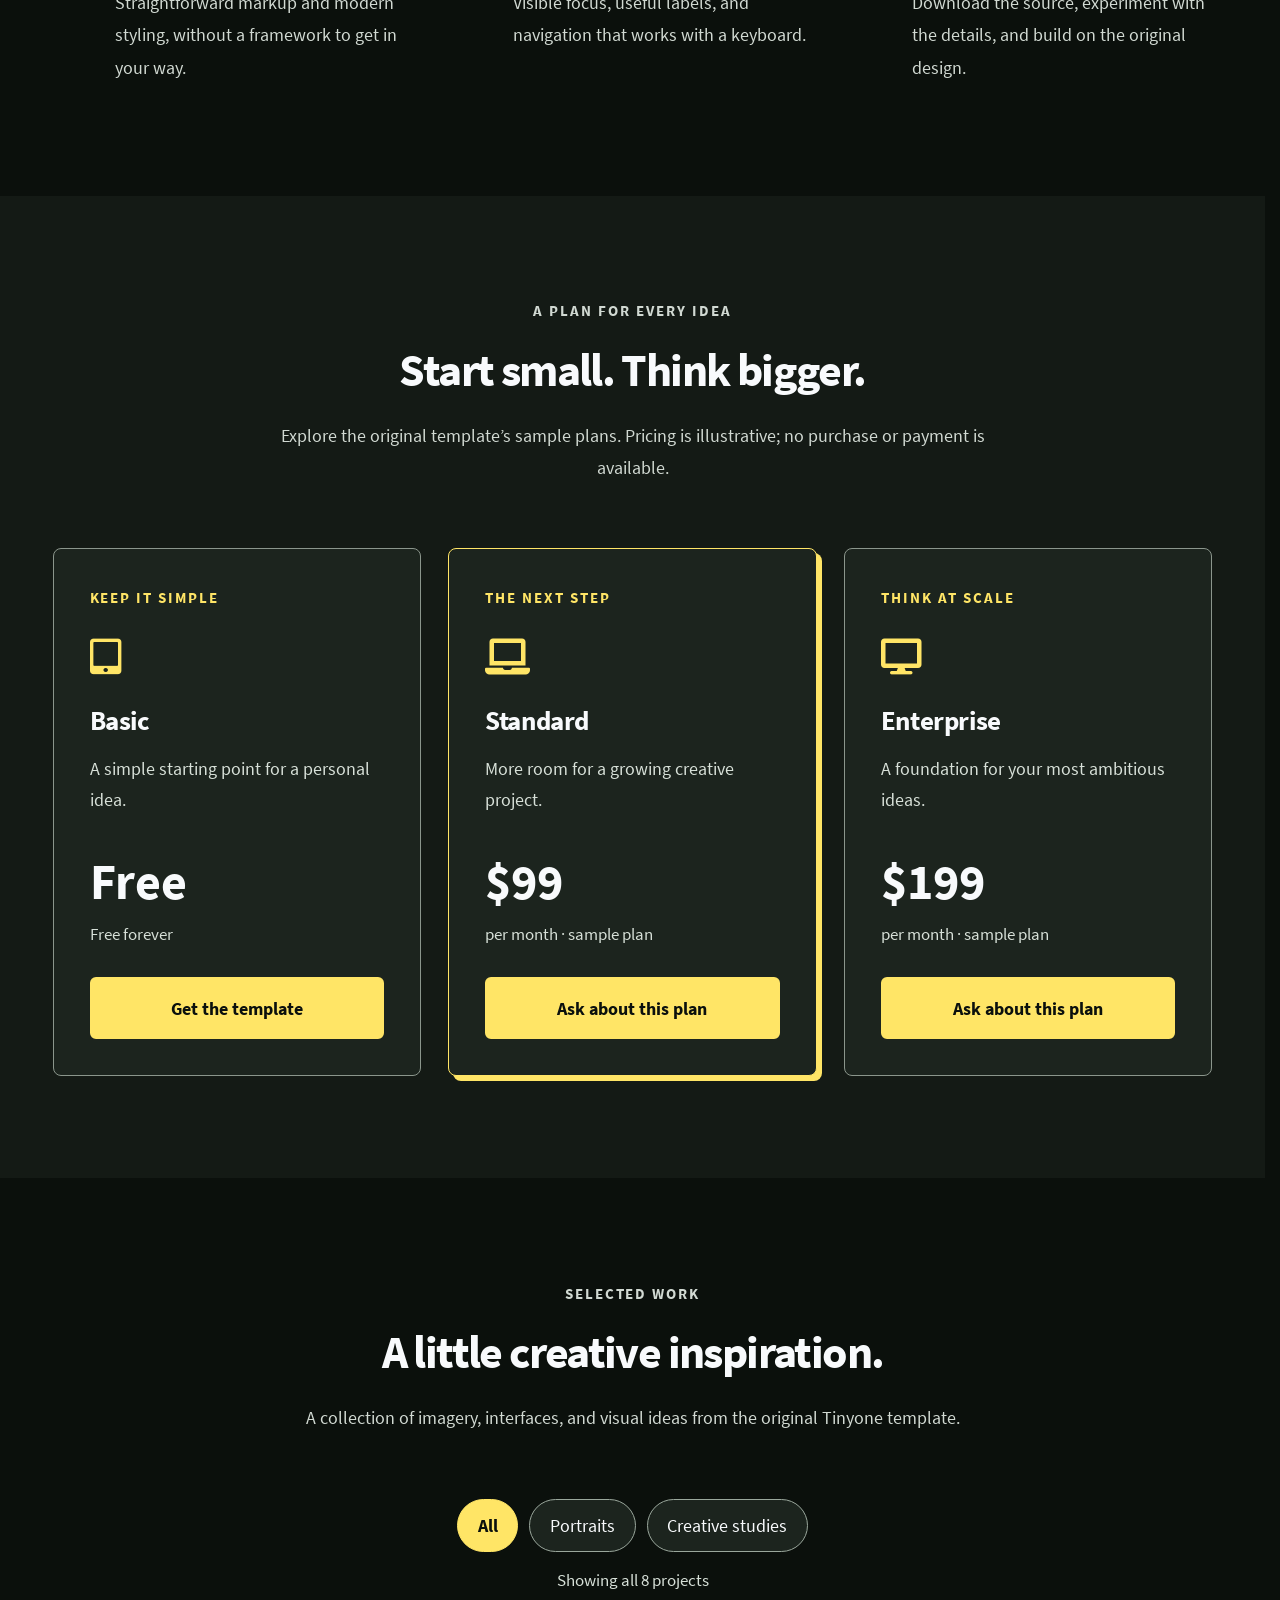
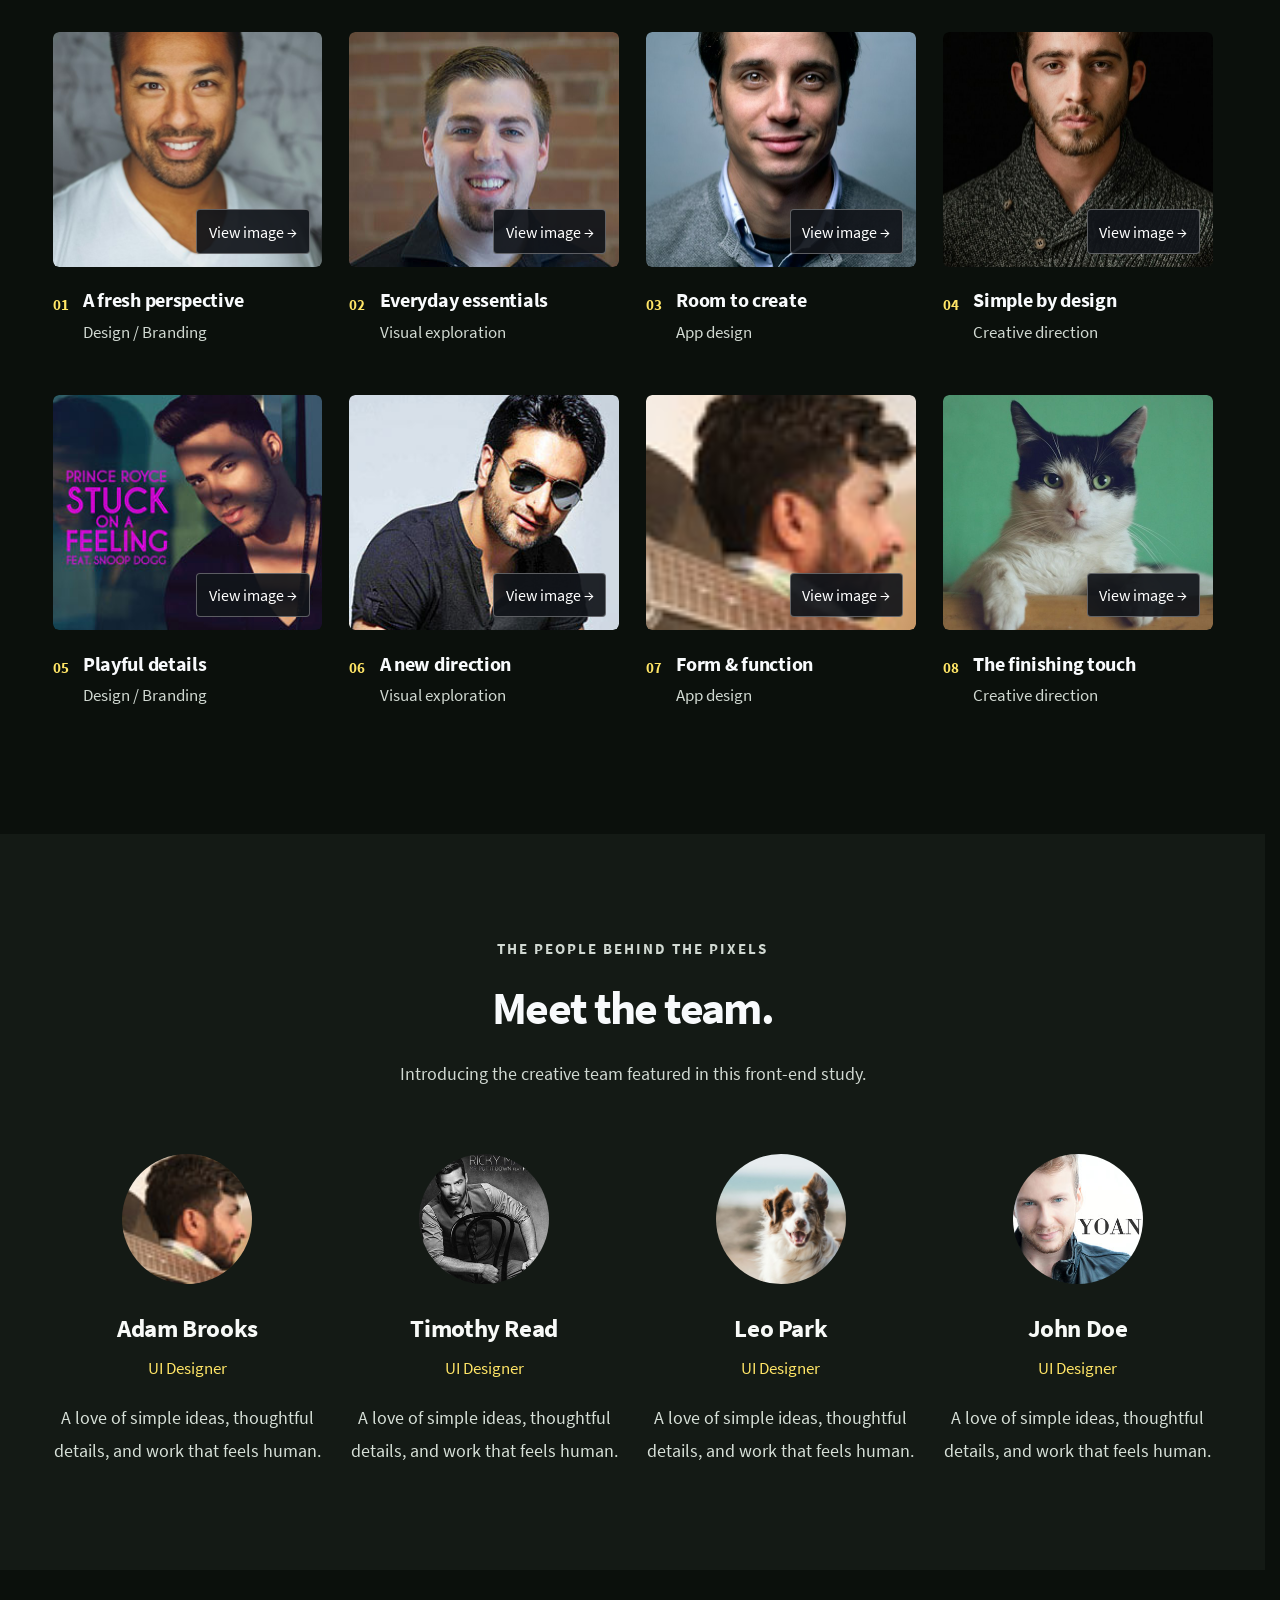
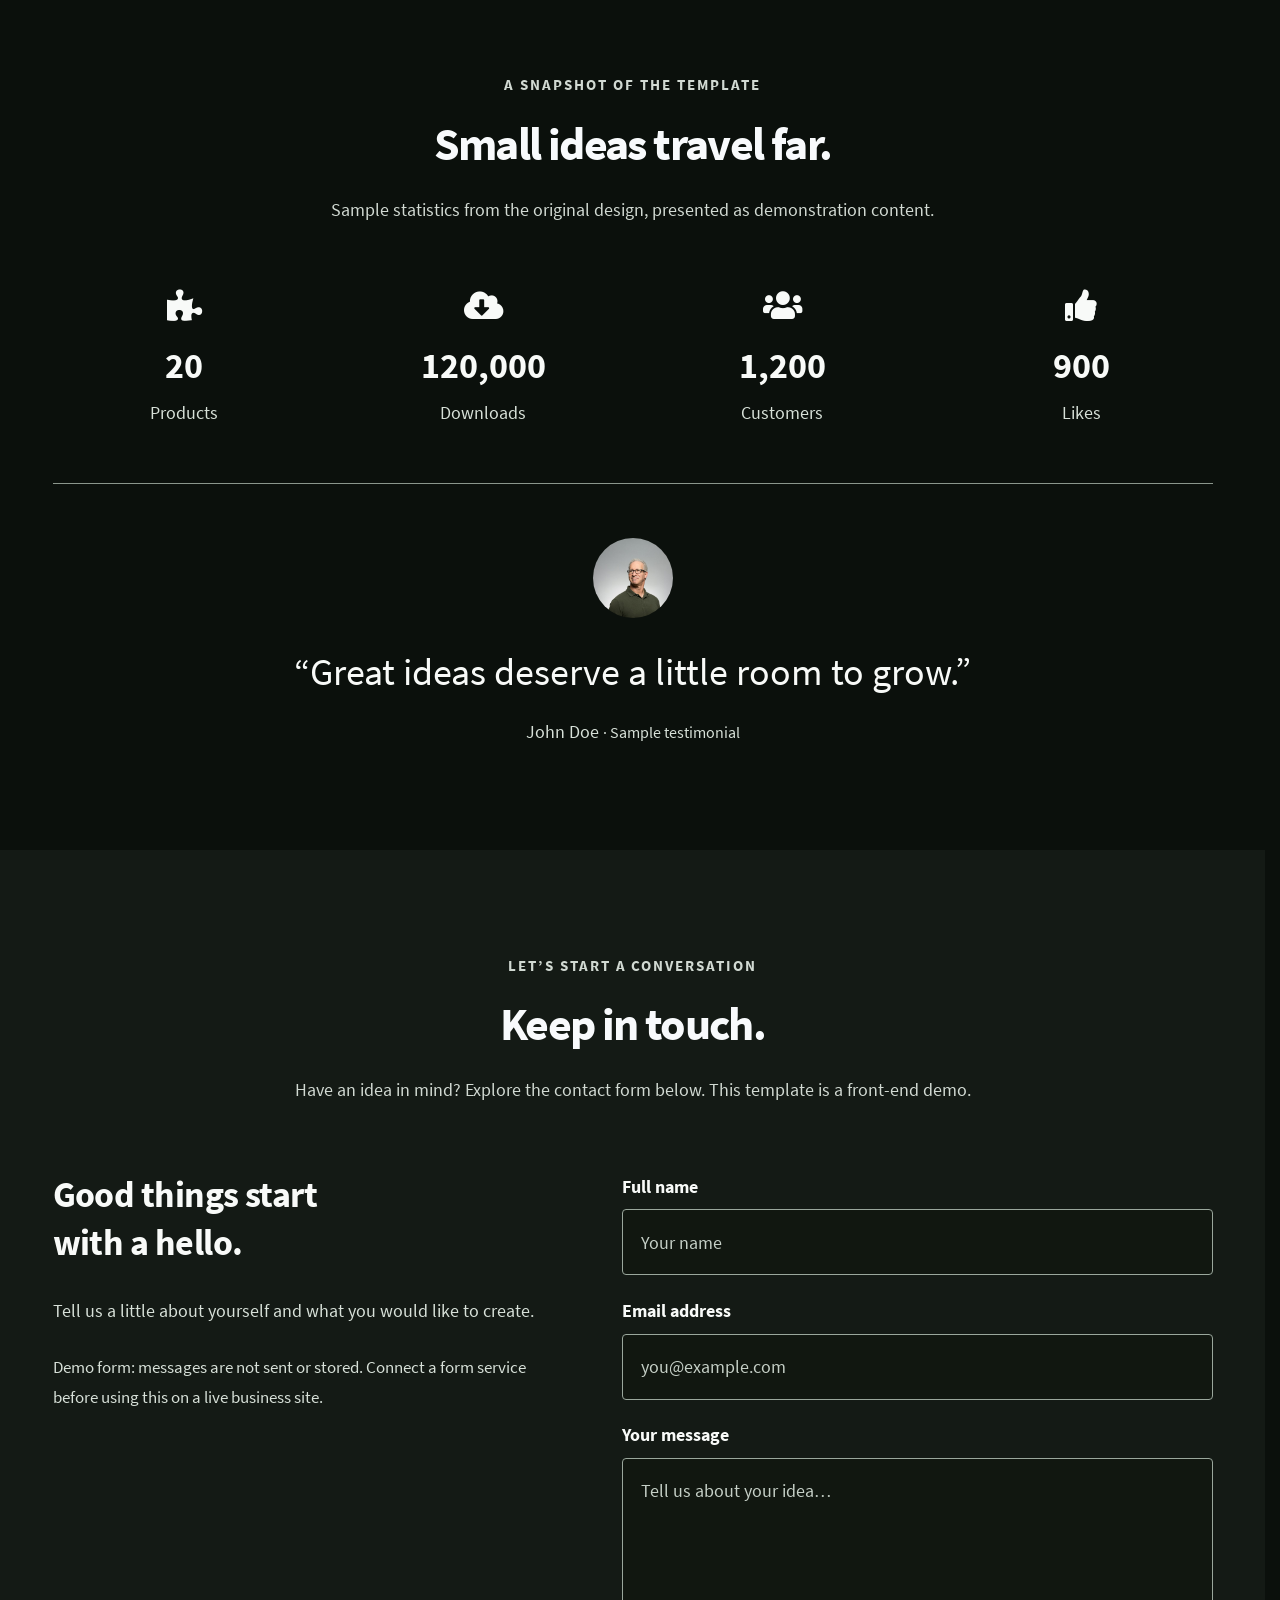
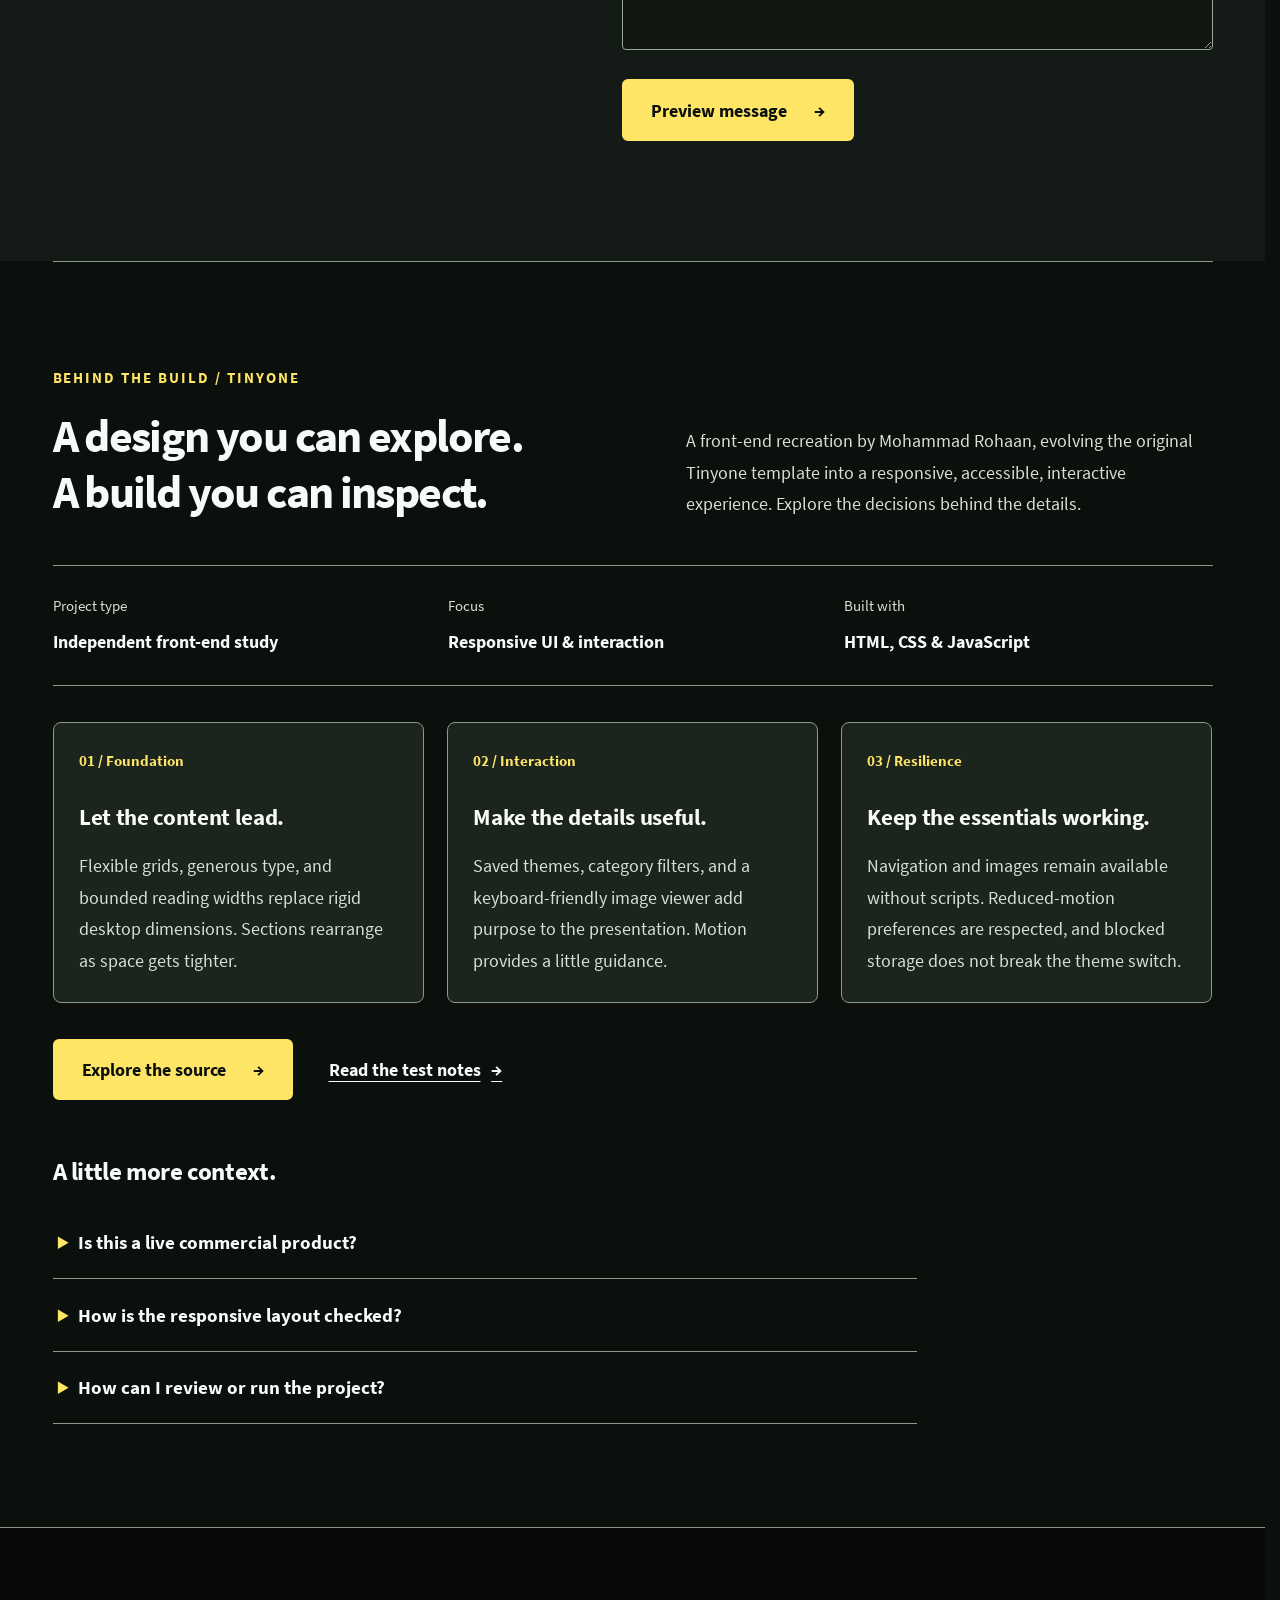
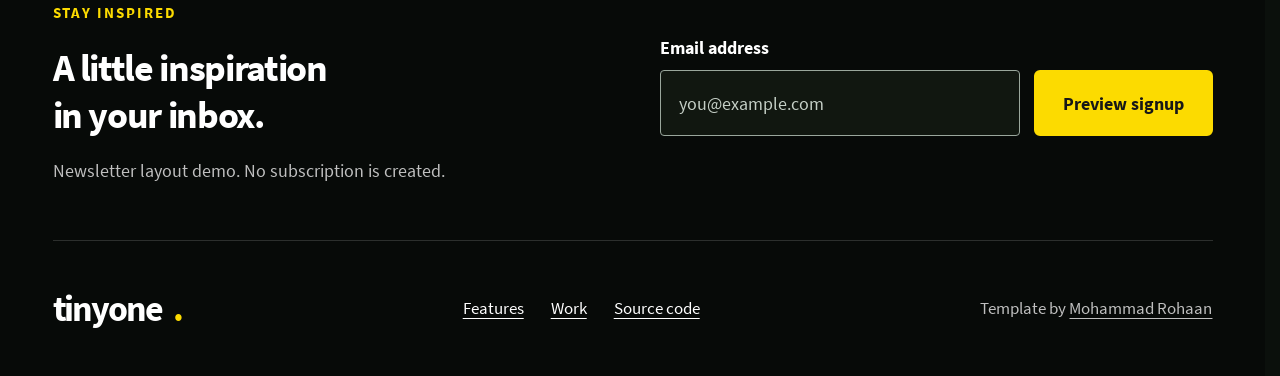
==== commit b69a50f4: "Replace female portrait assets with male and animal photos and refresh README screenshots." ====
--- a/index.html
+++ b/index.html
@@ -438,21 +438,21 @@
             <p class="eyebrow">The people behind the pixels</p>
             <h2>Meet the team.</h2>
             <p>
-              Introducing the creative faces featured in the original template.
+              Introducing the creative team featured in this front-end study.
             </p>
           </div>
           <div class="team-grid">
             <article class="person">
               <img
                 src="img/work%201.jpg"
-                alt="Ruth Woods"
+                alt="Adam Brooks"
                 width="68"
                 height="68"
                 loading="lazy"
                 decoding="async"
                 class=""
               />
-              <h3>Ruth Woods</h3>
+              <h3>Adam Brooks</h3>
               <p class="role">UI Designer</p>
               <p>
                 A love of simple ideas, thoughtful details, and work that feels
@@ -479,14 +479,14 @@
             <article class="person">
               <img
                 src="img/work%203.jpg"
-                alt="Little Hearts"
+                alt="Leo Park"
                 width="257"
                 height="257"
                 loading="lazy"
                 decoding="async"
                 class=""
               />
-              <h3>Little Hearts</h3>
+              <h3>Leo Park</h3>
               <p class="role">UI Designer</p>
               <p>
                 A love of simple ideas, thoughtful details, and work that feels
--- a/css/style.css
+++ b/css/style.css
@@ -12,15 +12,15 @@
 }
 :root {
   --font: Source, Arial, sans-serif;
-  --ink: #202020;
-  --muted: #626262;
-  --soft: #f7f7f2;
-  --accent-text: #595019;
-  --focus: #2466bf;
-  --button-bg: #202020;
+  --ink: #0f172a;
+  --muted: #1e293b;
+  --soft: #eef2ff;
+  --accent-text: #312e81;
+  --focus: #1d4ed8;
+  --button-bg: #0f172a;
   --button-text: #fff;
-  --button-hover: #444;
-  --line: #20202026;
+  --button-hover: #1e293b;
+  --line: #0f172a33;
 }
 /* Content-driven layout: no fixed content heights or overflow masking. */
 * {
--- a/css/enhancements.css
+++ b/css/enhancements.css
@@ -1,29 +1,29 @@
 /* Optional enhancements share the site's typography and spacing system. */
 :root {
   color-scheme: light;
-  --page-bg: #fff;
-  --panel: #f5f6f8;
-  --edge: #c4c7cb;
-  --tool-ink: #292d39;
-  --tool-bg: #fff;
-  --tool-accent: #292d39;
-  --tool-selected: #fff;
+  --page-bg: #f8fafc;
+  --panel: #e2e8f0;
+  --edge: #334155;
+  --tool-ink: #0f172a;
+  --tool-bg: #ffffff;
+  --tool-accent: #1e1b4b;
+  --tool-selected: #ffffff;
 }
 html[data-theme="dark"] {
   color-scheme: dark;
-  --page-bg: #101311;
-  --ink: #f2f3ef;
-  --muted: #b7c0b9;
-  --soft: #171c18;
-  --panel: #202720;
-  --edge: #475248;
-  --accent-text: #f4d94e;
-  --focus: #f4d94e;
-  --line: #ffffff26;
-  --tool-ink: #f2f3ef;
-  --tool-bg: #202720;
-  --tool-accent: #f4d94e;
-  --tool-selected: #141610;
+  --page-bg: #0b100c;
+  --ink: #f8faf8;
+  --muted: #d7e0d8;
+  --soft: #141a15;
+  --panel: #1c241e;
+  --edge: #8a9a8c;
+  --accent-text: #ffe566;
+  --focus: #ffe566;
+  --line: #ffffff33;
+  --tool-ink: #f8faf8;
+  --tool-bg: #1c241e;
+  --tool-accent: #ffe566;
+  --tool-selected: #101410;
 }
 body {
   background: var(--page-bg);
@@ -217,56 +217,170 @@
 }
 
 html[data-theme="dark"] {
-  --button-bg: #f4d94e;
-  --button-text: #171910;
-  --button-hover: #ffe97a;
+  --button-bg: #ffe566;
+  --button-text: #0b100d;
+  --button-hover: #fff1a0;
 }
 html[data-theme="dark"] .hero {
   background: radial-gradient(
     ellipse at 50% 0%,
-    #38391c 0%,
-    #191e17 48%,
-    #101311 100%
+    #3f4218 0%,
+    #151a14 48%,
+    #0b100d 100%
   );
   border-bottom: 1px solid var(--edge);
 }
 html[data-theme="dark"] .hero h1 {
-  color: #f4d94e;
+  color: #ffe566;
 }
 html[data-theme="dark"] .hero .eyebrow {
-  color: #e9d877;
+  color: #fff1a0;
+  font-weight: 700;
 }
 html[data-theme="dark"] .hero-content > p {
-  color: var(--muted);
+  color: #e2e8e3;
 }
 html[data-theme="dark"] .feature > i,
 html[data-theme="dark"] .price-card > i {
-  color: #f4d94e;
+  color: #ffe566;
+}
+html[data-theme="dark"] .feature h3,
+html[data-theme="dark"] .section-heading h2,
+html[data-theme="dark"] .price-card h3,
+html[data-theme="dark"] .work-card h3,
+html[data-theme="dark"] .team-card h3 {
+  color: #f8fafc;
+}
+html[data-theme="dark"] .feature p,
+html[data-theme="dark"] .section-heading p,
+html[data-theme="dark"] .price-card li,
+html[data-theme="dark"] .work-card p {
+  color: #d1d9d2;
 }
 html[data-theme="dark"] .price-card {
   background: var(--panel);
-  border-color: var(--edge);
+  border: 1px solid #8b968c;
 }
 html[data-theme="dark"] .price-card.featured {
-  border-color: #f4d94e;
-  box-shadow: 5px 5px 0 #f4d94e;
+  border-color: #ffe566;
+  box-shadow: 5px 5px 0 #ffe566;
 }
 html[data-theme="dark"] .price-card .price {
-  color: var(--ink);
+  color: #f8fafc;
 }
 html[data-theme="dark"] .stats-grid {
-  border-color: var(--edge);
+  border-color: #8b968c;
 }
 html[data-theme="dark"] input,
 html[data-theme="dark"] textarea {
   background: #111710;
-  color: var(--ink);
-  border-color: #667265;
+  color: #f8fafc;
+  border: 1.5px solid #9aa79c;
 }
 html[data-theme="dark"] input::placeholder,
 html[data-theme="dark"] textarea::placeholder {
-  color: #aeb8ad;
+  color: #c5cfc6;
+  opacity: 1;
 }
 html[data-theme="dark"] .site-footer {
-  background: #0c100d;
-}
+  background: #070a08;
+  border-top: 1px solid #8b968c;
+}
+html[data-theme="dark"] .theme-toggle,
+html[data-theme="dark"] .back-to-top,
+html[data-theme="dark"] .work-filters button {
+  border-color: #9aa79c;
+  color: #f8fafc;
+}
+html[data-theme="dark"] .work-filters button[aria-pressed="true"] {
+  background: #ffe566;
+  border-color: #ffe566;
+  color: #0b100d;
+  font-weight: 700;
+}
+
+/* Light theme: maximum readability and control contrast */
+html:not([data-theme="dark"]) body {
+  background: #f1f5f9;
+  color: #0f172a;
+}
+html:not([data-theme="dark"]) p {
+  color: #1e293b;
+}
+html:not([data-theme="dark"]) .section-heading h2,
+html:not([data-theme="dark"]) .feature h3,
+html:not([data-theme="dark"]) .price-card h3,
+html:not([data-theme="dark"]) .work-card h3,
+html:not([data-theme="dark"]) .team-card h3,
+html:not([data-theme="dark"]) h1,
+html:not([data-theme="dark"]) h2,
+html:not([data-theme="dark"]) h3 {
+  color: #020617;
+}
+html:not([data-theme="dark"]) .hero {
+  background: linear-gradient(160deg, #fde047 0%, #facc15 42%, #eab308 100%);
+  border-bottom: 2px solid #1e1b4b;
+}
+html:not([data-theme="dark"]) .hero h1 {
+  color: #0f172a;
+}
+html:not([data-theme="dark"]) .hero .eyebrow,
+html:not([data-theme="dark"]) .hero-content > p {
+  color: #1e293b;
+  font-weight: 600;
+}
+html:not([data-theme="dark"]) .theme-toggle,
+html:not([data-theme="dark"]) .menu-toggle,
+html:not([data-theme="dark"]) .back-to-top,
+html:not([data-theme="dark"]) .work-filters button,
+html:not([data-theme="dark"]) .button {
+  border: 1.5px solid #0f172a;
+  color: #020617;
+  font-weight: 700;
+}
+html:not([data-theme="dark"]) .button {
+  background: #1e1b4b;
+  color: #ffffff;
+  border-color: #1e1b4b;
+}
+html:not([data-theme="dark"]) .button:hover {
+  background: #312e81;
+}
+html:not([data-theme="dark"]) .work-filters button[aria-pressed="true"] {
+  background: #1e1b4b;
+  border-color: #1e1b4b;
+  color: #ffffff;
+}
+html:not([data-theme="dark"]) .price-card,
+html:not([data-theme="dark"]) .feature,
+html:not([data-theme="dark"]) .work-card,
+html:not([data-theme="dark"]) .team-card,
+html:not([data-theme="dark"]) .contact-form,
+html:not([data-theme="dark"]) .project-notes {
+  border-color: #334155;
+}
+html:not([data-theme="dark"]) .price-card,
+html:not([data-theme="dark"]) .team-card {
+  background: #ffffff;
+  border: 1.5px solid #334155;
+}
+html:not([data-theme="dark"]) .price-card.featured {
+  border-color: #1e1b4b;
+  box-shadow: 5px 5px 0 #1e1b4b;
+}
+html:not([data-theme="dark"]) input,
+html:not([data-theme="dark"]) textarea {
+  border: 1.5px solid #1e293b;
+  background: #ffffff;
+  color: #020617;
+}
+html:not([data-theme="dark"]) input::placeholder,
+html:not([data-theme="dark"]) textarea::placeholder {
+  color: #475569;
+  opacity: 1;
+}
+html:not([data-theme="dark"]) .site-footer {
+  background: #e2e8f0;
+  border-top: 2px solid #1e293b;
+  color: #0f172a;
+}
